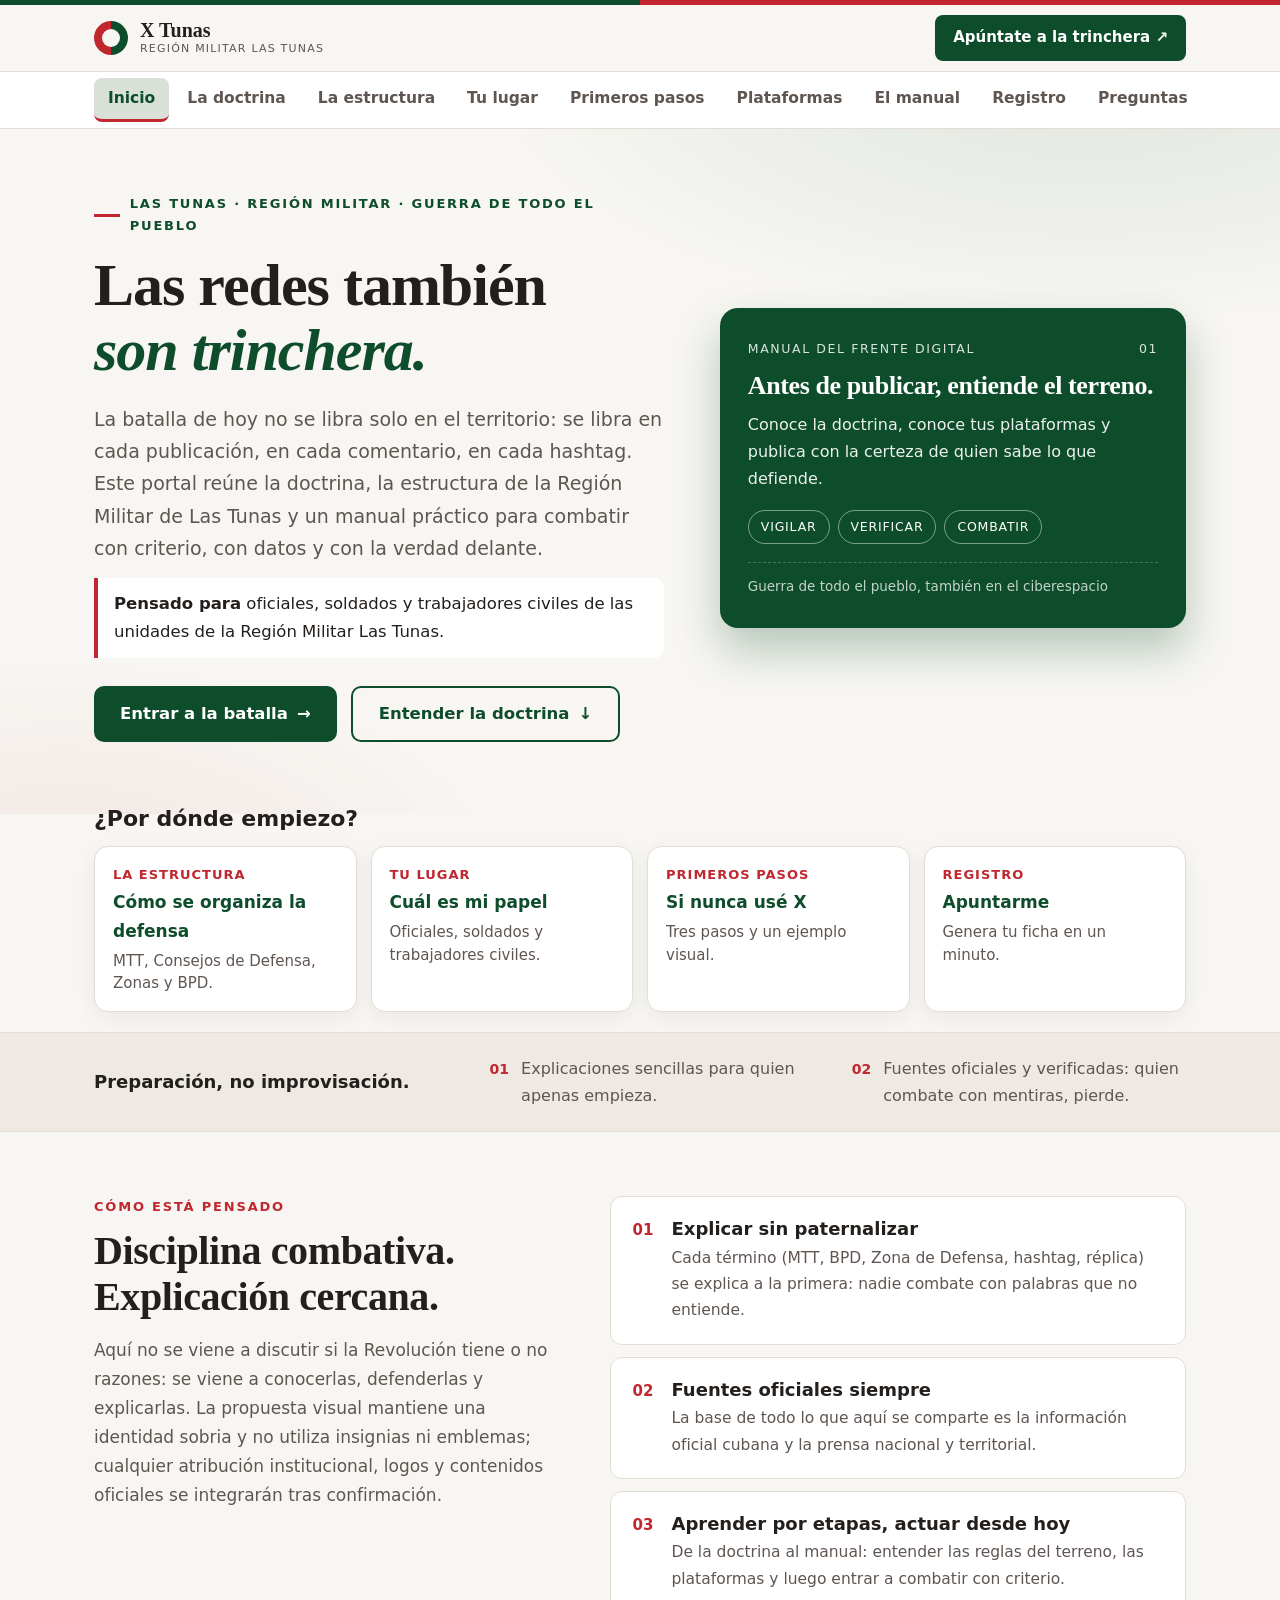
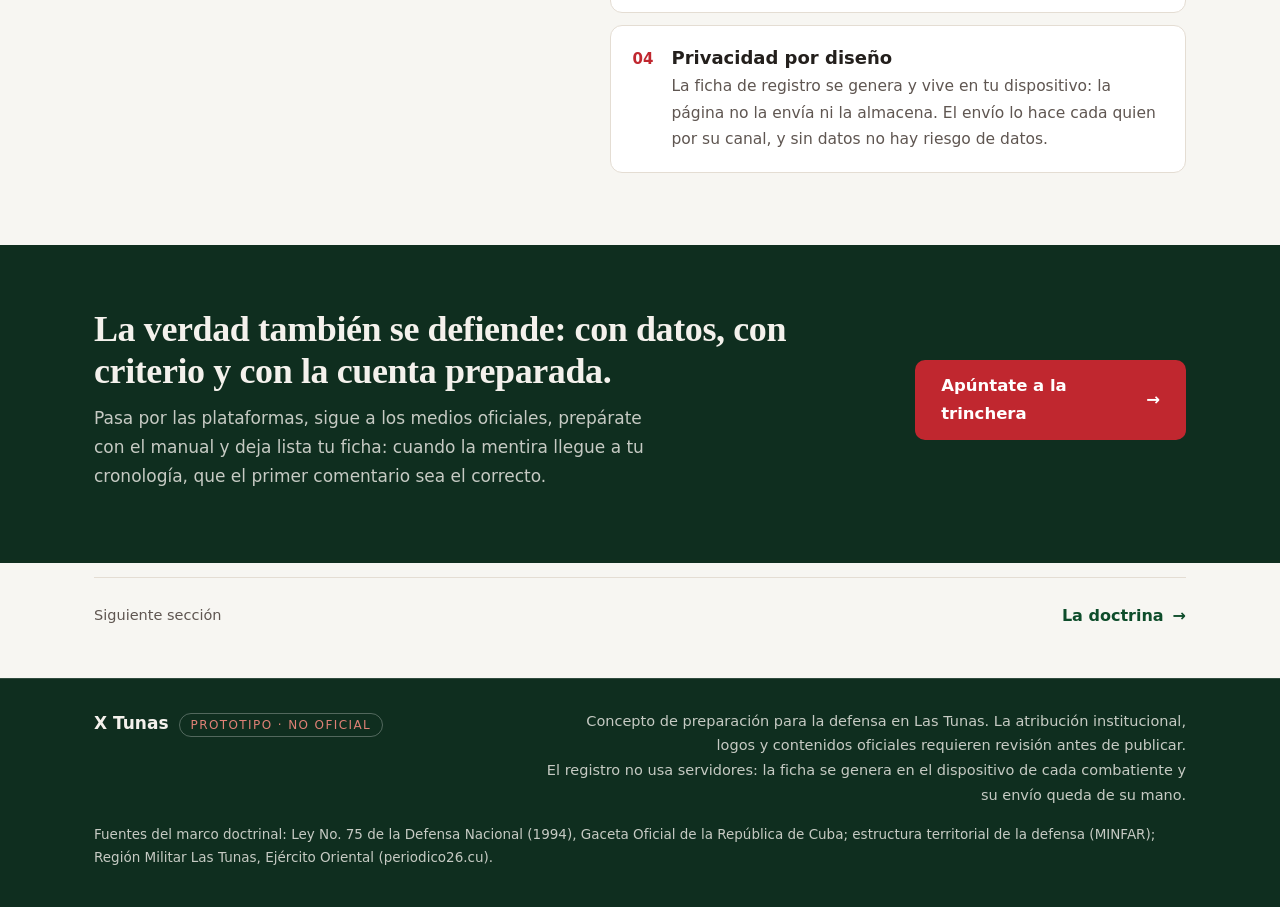
==== index.html @ e45377b0 "Ejemplo de publicación: versión mejorada de la misma consigna El 'Así sí' conserva la consigna del '" ====
<!doctype html>
<html lang="es">
<head>
  <meta charset="utf-8">
  <meta name="viewport" content="width=device-width, initial-scale=1">
  <meta name="theme-color" content="#f7f6f2">
  <meta name="description" content="Portal de la Región Militar Las Tunas para oficiales, soldados y trabajadores civiles: cómo se organiza la defensa (MTT, Consejos de Defensa, Zonas) y una guía práctica para participar en las redes con datos y criterio.">
  <title>X Tunas — Región Militar Las Tunas</title>
  <style>
    :root {
      color-scheme: light;
      /* Paleta original: base blanca, verde y rojo */
      --paper: #f7f6f2;
      --ink: #231f1c;
      --muted: #5f5651;
      --soft: #eee9e2;
      --line: #e4ddd3;
      --verde: #0e4d2b;
      --verde-osc: #0f2e1f;
      --panel-verde: #145034;
      --verde-suave: #d8e0d8;
      --rojo: #c0272f;
      --rojo-brill: #df8176;
      --rojo-suave: #f2e4e0;
      --card-ink: #f4f1ec;
      --card-muted: rgba(244, 241, 236, 0.80);
      --radius: 14px;
      --sombra: 0 6px 20px rgba(35, 31, 28, 0.06);
    }
    * { box-sizing: border-box; margin: 0; padding: 0; }
    html { scroll-behavior: smooth; scroll-padding-top: 130px; }
    body { font-family: system-ui, -apple-system, 'Segoe UI', Roboto, sans-serif; background: var(--paper); color: var(--ink); font-size: 18px; line-height: 1.7; }
    h1, h2, h3 { overflow-wrap: break-word; }
    h1, h2, .brand-name { font-family: Georgia, 'Times New Roman', serif; }
    a { color: inherit; }
    .wrap { width: 100%; max-width: 1140px; margin: 0 auto; padding: 0 24px; }
    :where(a, button, input, summary):focus-visible { outline: 3px solid var(--rojo); outline-offset: 3px; border-radius: 4px; }
    .salto { position: absolute; left: -999px; top: 8px; background: var(--verde); color: #fff; padding: 10px 16px; border-radius: 8px; z-index: 100; }
    .salto:focus { left: 8px; }
    .topline { height: 5px; background: linear-gradient(90deg, var(--verde) 0 50%, var(--rojo) 50% 100%); }

    /* ENCABEZADO Y NAVEGACIÓN */
    header { position: sticky; top: 0; z-index: 20; background: rgba(247, 246, 242, 0.97); border-bottom: 1px solid var(--line); }
    .nav { display: flex; align-items: center; justify-content: space-between; gap: 20px; height: 66px; }
    .brand { display: flex; align-items: center; gap: 12px; text-decoration: none; }
    .brand-mark { width: 34px; height: 34px; border-radius: 50%; background: conic-gradient(var(--verde) 0 50%, var(--rojo) 50% 100%); position: relative; flex: none; }
    .brand-mark::after { content: ''; position: absolute; inset: 8px; border-radius: 50%; background: var(--paper); }
    .brand-name { display: block; font-size: 20px; font-weight: 700; line-height: 1.15; }
    .brand-sub { display: block; font-size: 11px; color: var(--muted); letter-spacing: 1.2px; text-transform: uppercase; line-height: 1.3; }
    .nav-cta { font-size: 15px; text-decoration: none; background: var(--verde); color: #fff; padding: 10px 18px; border-radius: 8px; font-weight: 700; white-space: nowrap; }
    .nav-cta:hover { background: var(--verde-osc); }
    .menu { border-top: 1px solid var(--line); background: #fff; }

    /* BASE DE SECCIONES */
    section { padding: 84px 0; }
    .alt { background: #fff; border-block: 1px solid var(--line); }
    .kicker { font-size: 13px; letter-spacing: 1.8px; text-transform: uppercase; color: var(--rojo); font-weight: 700; margin-bottom: 10px; }
    h2 { font-size: clamp(28px, 3.6vw, 40px); line-height: 1.15; letter-spacing: -0.4px; max-width: 24em; }
    h3 { font-size: 20px; line-height: 1.3; }
    .lead { color: var(--muted); font-size: 19px; max-width: 46rem; margin-top: 16px; }
    .sec-head { margin-bottom: 40px; }

    .button { display: inline-flex; align-items: center; justify-content: center; gap: 9px; min-height: 50px; background: var(--verde); color: #fff; padding: 12px 26px; border-radius: 10px; text-decoration: none; font: inherit; font-size: 16.5px; font-weight: 700; border: 0; cursor: pointer; transition: transform .15s, box-shadow .15s; }
    .button:hover { transform: translateY(-2px); box-shadow: 0 10px 22px rgba(14, 77, 43, .25); }
    .button-secondary { display: inline-flex; align-items: center; justify-content: center; gap: 9px; min-height: 50px; padding: 12px 26px; border-radius: 10px; text-decoration: none; font: inherit; font-size: 16.5px; font-weight: 600; border: 2px solid var(--verde); color: var(--verde); background: transparent; }
    .button-secondary:hover { background: var(--verde); color: #fff; }

    /* INICIO */
    .hero { padding: 72px 0 64px; background: radial-gradient(1000px 440px at 85% -10%, rgba(14, 77, 43, .10), transparent 60%), radial-gradient(800px 400px at 5% 110%, rgba(192, 39, 47, .08), transparent 55%); }
    .hero-grid { display: grid; grid-template-columns: 1.1fr .9fr; gap: 56px; align-items: center; }
    .eyebrow { display: inline-flex; align-items: center; gap: 10px; font-size: 13px; letter-spacing: 1.8px; text-transform: uppercase; color: var(--verde); font-weight: 700; }
    .eyebrow::before { content: ''; width: 26px; height: 3px; background: var(--rojo); }
    h1 { font-size: clamp(38px, 5.4vw, 60px); line-height: 1.08; letter-spacing: -1px; margin: 16px 0 20px; }
    h1 em { font-style: italic; color: var(--verde); }
    .hero p.lead { margin-top: 0; }
    .hero-actions { display: flex; gap: 14px; flex-wrap: wrap; margin-top: 28px; }
    .hero-card { background: var(--verde); color: #fff; border-radius: 18px; padding: 30px 28px; box-shadow: 0 22px 44px rgba(14, 77, 43, .28); }
    .hero-card .hc-top { font-size: 12.5px; letter-spacing: 1.6px; text-transform: uppercase; opacity: .85; }
    .hero-card h2 { font-size: 26px; margin: 12px 0 10px; color: #fff; }
    .hero-card p { font-size: 16px; opacity: .92; }
    .hero-card .tags { display: flex; gap: 8px; flex-wrap: wrap; margin-top: 18px; }
    .tag { font-size: 12.5px; letter-spacing: .8px; text-transform: uppercase; border: 1px solid rgba(255, 255, 255, .45); padding: 5px 12px; border-radius: 999px; }

    .atajos { padding: 0 0 20px; margin-top: -8px; }
    .atajos h2 { font-size: 22px; font-family: system-ui, sans-serif; margin-bottom: 14px; letter-spacing: 0; }
    .atajos-grid { display: grid; grid-template-columns: repeat(4, 1fr); gap: 14px; }
    .atajo { display: flex; flex-direction: column; gap: 4px; background: #fff; border: 1px solid var(--line); border-radius: var(--radius); padding: 18px 18px 16px; text-decoration: none; box-shadow: var(--sombra); transition: transform .15s, border-color .15s; }
    .atajo:hover { transform: translateY(-3px); border-color: var(--verde); }
    .atajo b { font-size: 17px; color: var(--verde); }
    .atajo span { font-size: 15px; color: var(--muted); line-height: 1.5; }
    .atajo .num { font-size: 13px; color: var(--rojo); font-weight: 700; letter-spacing: 1px; }

    /* ESTRUCTURA: diagrama */
    .diagrama { display: grid; grid-template-columns: 1fr 1fr; gap: 40px; align-items: start; }
    .escalera { list-style: none; position: relative; display: grid; gap: 0; }
    .escalera li { position: relative; padding-left: 64px; padding-bottom: 22px; }
    .escalera li:last-child { padding-bottom: 0; }
    .escalera li::before { content: ''; position: absolute; left: 21px; top: 44px; bottom: 0; width: 3px; background: var(--verde-suave); }
    .escalera li:last-child::before { display: none; }
    .escalera .nivel { position: absolute; left: 0; top: 0; width: 44px; height: 44px; border-radius: 50%; background: var(--verde); color: #fff; display: grid; place-items: center; font-weight: 700; font-size: 17px; }
    .escalera li.cercano .nivel { background: var(--rojo); }
    .escalera h3 { font-size: 19px; }
    .escalera p { font-size: 16px; color: var(--muted); margin-top: 3px; }
    .escalera-eje { display: flex; justify-content: space-between; font-size: 13px; color: var(--muted); letter-spacing: 1px; text-transform: uppercase; margin-bottom: 16px; font-weight: 700; }
    .panel-verde { background: var(--panel-verde); color: var(--card-ink); border-radius: 18px; padding: 34px 32px; }
    .panel-verde h3 { font-size: 22px; margin-bottom: 8px; }
    .panel-verde > p { color: var(--card-muted); font-size: 16.5px; }
    .def-lista { display: grid; gap: 12px; margin-top: 20px; }
    .def { background: rgba(255, 255, 255, .07); border: 1px solid rgba(255, 255, 255, .13); border-radius: 12px; padding: 16px 18px; }
    .def h4 { font-size: 17px; color: #fff; }
    .def h4 small { color: var(--rojo-brill); font-size: 14px; font-weight: 700; margin-left: 6px; }
    .def p { font-size: 15.5px; color: var(--card-muted); margin-top: 4px; line-height: 1.6; }
    .nota { margin-top: 22px; font-size: 14.5px; color: var(--muted); }
    .nota a { color: var(--verde); }
    .base-legal { margin-top: 44px; display: grid; grid-template-columns: auto 1fr; gap: 24px; align-items: center; background: #fff; border: 1px solid var(--line); border-left: 5px solid var(--rojo); border-radius: var(--radius); padding: 24px 26px; }
    .base-legal .sello { font-family: Georgia, serif; font-size: 34px; font-weight: 700; color: var(--verde); line-height: 1; text-align: center; }
    .base-legal .sello small { display: block; font-family: system-ui, sans-serif; font-size: 12px; letter-spacing: 1px; text-transform: uppercase; color: var(--muted); margin-top: 6px; }
    .base-legal p { font-size: 16.5px; color: var(--muted); }
    .base-legal strong { color: var(--ink); }

    /* TU LUGAR */
    .roles { display: grid; grid-template-columns: repeat(3, 1fr); gap: 20px; }
    .rol { background: var(--paper); border: 1px solid var(--line); border-top: 5px solid var(--verde); border-radius: var(--radius); padding: 26px 24px; }
    .rol:nth-child(2) { border-top-color: var(--rojo); }
    .rol .icono { width: 48px; height: 48px; border-radius: 12px; background: var(--verde-suave); display: grid; place-items: center; margin-bottom: 14px; }
    .rol:nth-child(2) .icono { background: var(--rojo-suave); }
    .rol .icono svg { width: 26px; height: 26px; stroke: var(--verde); fill: none; stroke-width: 2; stroke-linecap: round; stroke-linejoin: round; }
    .rol:nth-child(2) .icono svg { stroke: var(--rojo); }
    .rol h3 { font-size: 22px; margin-bottom: 6px; }
    .rol > p { font-size: 16px; color: var(--muted); }
    .rol ul { margin: 14px 0 0 20px; font-size: 16px; color: var(--ink); }
    .rol li { margin-bottom: 8px; }
    .aviso { display: flex; gap: 14px; margin-top: 26px; background: var(--rojo-suave); border: 1px solid #e6c9c2; border-radius: var(--radius); padding: 18px 22px; font-size: 16px; }
    .aviso .ic { flex: none; width: 28px; height: 28px; border-radius: 50%; background: var(--rojo); color: #fff; display: grid; place-items: center; font-weight: 700; font-size: 16px; }

    /* EMPEZAR: pasos */
    .pasos { display: grid; gap: 18px; counter-reset: paso; }
    .paso { display: grid; grid-template-columns: 64px 1fr; gap: 20px; background: #fff; border: 1px solid var(--line); border-radius: var(--radius); padding: 24px 26px; box-shadow: var(--sombra); }
    .paso::before { counter-increment: paso; content: counter(paso); width: 52px; height: 52px; border-radius: 50%; background: var(--verde); color: #fff; font-family: Georgia, serif; font-size: 26px; font-weight: 700; display: grid; place-items: center; }
    .paso h3 { font-size: 21px; }
    .paso > div > p { color: var(--muted); font-size: 16.5px; margin-top: 4px; }
    .paso ol { margin: 12px 0 0 22px; font-size: 16.5px; }
    .paso li { margin-bottom: 7px; }
    .ejemplo-bloque { margin-top: 44px; }
    .ejemplo-bloque > h3 { font-size: 24px; font-family: Georgia, serif; }
    .ejemplo-bloque > p { color: var(--muted); font-size: 17px; margin-top: 6px; max-width: 46rem; }
    .comparar { display: grid; grid-template-columns: 1fr 1fr; gap: 22px; margin-top: 22px; }
    .caso .etiqueta { display: inline-flex; align-items: center; gap: 8px; font-size: 14px; font-weight: 700; padding: 6px 14px; border-radius: 999px; margin-bottom: 12px; }
    .caso.bien .etiqueta { background: #e4f3e8; color: #145034; }
    .caso.mal .etiqueta { background: var(--rojo-suave); color: #8d1f26; }
    .post { background: #fff; border: 1px solid #d9d3ca; border-radius: 16px; padding: 18px 20px; box-shadow: var(--sombra); }
    .post-cab { display: flex; align-items: center; gap: 12px; }
    .avatar { width: 44px; height: 44px; border-radius: 50%; background: var(--verde-suave); color: var(--verde); display: grid; place-items: center; font-weight: 700; flex: none; }
    .caso.mal .avatar { background: #ddd; color: #666; }
    .post-cab b { display: block; font-size: 16px; line-height: 1.2; }
    .post-cab span { font-size: 14px; color: var(--muted); }
    .post-texto { margin-top: 12px; font-size: 16.5px; line-height: 1.6; }
    .post-texto .hash { color: var(--verde); font-weight: 600; }
    .post-cita { margin-top: 12px; border: 1px solid var(--line); border-radius: 12px; padding: 10px 14px; font-size: 14.5px; color: var(--muted); background: var(--paper); }
    .post-cita b { color: var(--ink); }
    .post-pie { margin-top: 12px; display: flex; gap: 22px; font-size: 14px; color: var(--muted); }
    .caso ul { margin: 14px 0 0 20px; font-size: 15.5px; color: var(--muted); }
    .caso li { margin-bottom: 4px; }
    .ficticio { margin-top: 14px; font-size: 14px; color: var(--muted); font-style: italic; }

    /* FUENTES */
    .fuentes { display: grid; grid-template-columns: repeat(3, 1fr); gap: 18px; }
    .fuente { display: flex; flex-direction: column; gap: 6px; background: var(--paper); border: 1px solid var(--line); border-radius: var(--radius); padding: 22px; text-decoration: none; transition: transform .15s, border-color .15s; }
    .fuente:hover { transform: translateY(-3px); border-color: var(--verde); }
    .fuente.local { background: var(--verde-suave); border-color: rgba(14, 77, 43, .3); }
    .fuente .tipo { font-size: 12.5px; letter-spacing: 1.5px; text-transform: uppercase; color: var(--rojo); font-weight: 700; }
    .fuente h3 { font-size: 20px; }
    .fuente p { font-size: 15.5px; color: var(--muted); line-height: 1.6; }
    .fuente .ir { margin-top: auto; padding-top: 8px; font-weight: 700; color: var(--verde); font-size: 15.5px; }

    /* MANUAL */
    .reglas { display: grid; grid-template-columns: 1fr 1fr; gap: 14px; margin-top: 26px; }
    .regla { display: flex; gap: 16px; background: rgba(255, 255, 255, .07); border: 1px solid rgba(255, 255, 255, .13); border-radius: 12px; padding: 18px 20px; }
    .regla .n { color: var(--rojo-brill); font-weight: 700; font-size: 20px; font-family: Georgia, serif; flex: none; }
    .regla h3 { font-size: 18px; color: #fff; margin-bottom: 4px; }
    .regla p { font-size: 15.5px; color: var(--card-muted); line-height: 1.6; }
    .manual-pie { margin-top: 22px; font-size: 16px; color: var(--card-ink); border-top: 1px dashed rgba(255, 255, 255, .3); padding-top: 16px; }

    /* GLOSARIO */
    .glosario { display: grid; grid-template-columns: repeat(2, 1fr); gap: 12px 24px; margin-top: 8px; }
    .term { padding: 14px 0; border-bottom: 1px solid var(--line); }
    .term dt { font-weight: 700; color: var(--verde); font-size: 17px; }
    .term dd { font-size: 16px; color: var(--muted); margin-top: 2px; }

    /* REGISTRO */
    .registro-panel { background: #fff; border: 1px solid var(--line); border-radius: 18px; overflow: hidden; box-shadow: 0 14px 38px rgba(35, 31, 28, .07); }
    .registro-head { background: linear-gradient(135deg, var(--verde) 0%, var(--verde-osc) 100%); color: var(--card-ink); padding: 34px 40px; }
    .registro-head .kicker { color: #f3c9c2; }
    .registro-head p { color: var(--card-muted); font-size: 16.5px; margin-top: 10px; max-width: 46rem; }
    .registro-body { display: grid; grid-template-columns: minmax(0, 1fr) minmax(0, .85fr); gap: 40px; padding: 36px 40px 40px; align-items: start; }
    .campo { display: grid; gap: 7px; margin-bottom: 20px; }
    .campo label { font-size: 15px; font-weight: 700; color: var(--verde); }
    .campo .hint { font-size: 14.5px; color: var(--muted); line-height: 1.5; }
    .campo input { font: inherit; font-size: 17px; padding: 12px 14px; min-height: 50px; border-radius: 10px; border: 2px solid #cfc8bd; background: #fff; color: var(--ink); width: 100%; }
    .campo input:focus { outline: none; border-color: var(--verde); box-shadow: 0 0 0 4px rgba(14, 77, 43, .15); }
    .estado { margin: 0 0 22px; padding: 12px 16px; border-radius: 10px; background: var(--rojo-suave); color: #7d1c1c; font-size: 15px; font-weight: 600; }
    .acciones { display: flex; gap: 12px; flex-wrap: wrap; }
    .acciones .deshabilitado { opacity: .45; cursor: not-allowed; }
    .ficha-card { background: var(--verde-osc); border-radius: 14px; padding: 24px 26px; min-width: 0; }
    .ficha-card h3 { color: var(--card-ink); font-size: 15px; letter-spacing: 1.4px; text-transform: uppercase; }
    .ficha-card .sub { color: var(--card-muted); font-size: 14.5px; margin: 6px 0 14px; }
    .ficha-pre { margin: 0; background: rgba(7, 17, 12, .65); border: 1px solid rgba(216, 224, 216, .18); border-radius: 10px; padding: 16px 18px; color: #d9e4d9; font-family: 'Courier New', monospace; font-size: 14px; line-height: 1.7; white-space: pre-wrap; overflow-wrap: anywhere; }

    /* PREGUNTAS */
    .faq-list { display: grid; gap: 12px; max-width: 52rem; }
    .faq-list details { background: #fff; border: 1px solid var(--line); border-radius: 12px; padding: 4px 22px; }
    .faq-list summary { cursor: pointer; font-weight: 700; font-size: 17.5px; padding: 16px 0; min-height: 52px; }
    .faq-list details[open] summary { color: var(--verde); }
    .faq-list p { padding-bottom: 18px; color: var(--muted); font-size: 16.5px; }

    /* CIERRE Y PIE */
    .cierre { background: var(--verde-osc); color: var(--card-ink); padding: 60px 0; }
    .cierre-inner { display: flex; align-items: center; justify-content: space-between; gap: 32px; }
    .cierre h2 { font-size: clamp(26px, 3.2vw, 36px); color: var(--card-ink); }
    .cierre p { margin-top: 12px; color: var(--card-muted); font-size: 17px; max-width: 36rem; }
    .cierre .button { background: var(--rojo); }
    footer { background: var(--verde-osc); color: var(--card-muted); border-top: 1px solid rgba(255, 255, 255, .14); padding: 30px 0 38px; font-size: 14.5px; }
    .footer-inner { display: flex; justify-content: space-between; gap: 24px; }
    .footer-brand { color: var(--card-ink); font-size: 17px; font-weight: 700; }
    .status-label { font-size: 12px; letter-spacing: 1.4px; text-transform: uppercase; color: var(--rojo-brill); border: 1px solid rgba(255, 255, 255, .28); border-radius: 999px; padding: 4px 11px; margin-left: 10px; }
    .footer-meta { max-width: 40rem; text-align: right; line-height: 1.7; }
    .footer-fuentes { margin-top: 18px; font-size: 13.5px; }

    @media (max-width: 960px) {
      .hero-grid, .diagrama, .registro-body { grid-template-columns: 1fr; gap: 32px; }
      .atajos-grid { grid-template-columns: repeat(2, 1fr); }
      .roles, .fuentes { grid-template-columns: 1fr 1fr; }
      .reglas, .glosario, .comparar { grid-template-columns: 1fr; }
      .cierre-inner, .footer-inner { flex-direction: column; align-items: flex-start; }
      .footer-meta { text-align: left; }
    }
    @media (max-width: 660px) {
      .ilustracion { grid-template-columns: 1fr !important; }
      body { font-size: 17px; }
      .wrap { padding: 0 18px; }
      section { padding: 52px 0; }
      .nav { height: 58px; }
      .brand-sub { font-size: 9.5px; }
      .nav-cta { display: none; }
      .hero { padding: 40px 0 36px; }
      .lead { font-size: 17.5px; }
      .hero-actions > * { flex: 1 1 100%; }
      .atajos-grid, .roles, .fuentes { grid-template-columns: 1fr; }
      .paso { grid-template-columns: 1fr; gap: 12px; padding: 20px; }
      .base-legal { grid-template-columns: 1fr; }
      .panel-verde { padding: 26px 20px; }
      .registro-head { padding: 26px 22px; }
      .registro-body { padding: 24px 22px 28px; }
      .acciones > * { width: 100%; }
      .cierre { padding: 44px 0; }
    }
    @media (prefers-reduced-motion: reduce) {
      *, *::before, *::after { scroll-behavior: auto !important; transition-duration: .01ms !important; }
    }
  
    /* ── SECCIONES SEPARADAS (pestañas) ── */
    .tab-panel.oculto { display: none !important; }
    .tab-scroll { display: flex; gap: 4px; overflow-x: auto; scrollbar-width: thin; padding-block: 6px; }
    .tab { flex: none; display: inline-flex; align-items: center; min-height: 44px; padding: 0 14px; border-radius: 8px; text-decoration: none; font-size: 15.5px; font-weight: 600; color: var(--muted); border-bottom: 3px solid transparent; white-space: nowrap; }
    .tab:hover { color: var(--verde); background: var(--soft); }
    .tab.activo { color: var(--verde); background: var(--verde-suave); border-bottom-color: var(--rojo); }
    section.tab-panel { padding: 64px 0 72px; }
    .recorrido-inicio, .recorrido-fin { padding-top: 14px; }
    .recorrido-inicio[hidden], .recorrido-fin[hidden], .recorrido-fin a[hidden] { display: none; }
    .volver-seccion, .recorrido-fin a { min-height: 44px; display: inline-flex; align-items: center; gap: 9px; color: var(--verde); font: inherit; font-size: 16px; font-weight: 700; text-decoration: none; }
    .volver-seccion { border: 0; padding: 0 4px; background: transparent; cursor: pointer; }
    .recorrido-fin { margin-bottom: 40px; }
    .recorrido-fin-inner { border-top: 1px solid var(--line); padding-top: 16px; display: flex; justify-content: space-between; align-items: center; gap: 12px 20px; flex-wrap: wrap; }
    .recorrido-fin-label { color: var(--muted); font-size: 14.5px; }
    .recorrido-fin-links { display: flex; flex-wrap: wrap; gap: 8px 24px; }
    .recorrido-fin a:hover, .volver-seccion:hover { color: var(--rojo); }

    /* Inicio */
    .para-quien { margin: 14px 0 0; padding: 12px 16px; border-left: 4px solid var(--rojo); background: #fff; border-radius: 0 10px 10px 0; font-size: 16.5px; max-width: 46rem; }
    .hero-card .hc-top { display: flex; justify-content: space-between; }
    .hc-foot { margin-top: 18px; padding-top: 12px; border-top: 1px dashed rgba(255,255,255,.3); font-size: 13.5px; opacity: .75; }
    .intro-strip { border-block: 1px solid var(--line); background: var(--soft); }
    .strip-grid { display: grid; grid-template-columns: 1.1fr 1fr 1fr; gap: 28px; padding: 22px 24px; align-items: center; }
    .strip-lead { font-size: 18px; font-weight: 700; }
    .strip-item { display: flex; gap: 12px; align-items: baseline; color: var(--muted); font-size: 16px; }
    .strip-number { color: var(--rojo); font-weight: 700; font-size: 14px; }
    .principles { display: grid; grid-template-columns: .9fr 1.1fr; gap: 44px; }
    .principles-intro h2 { margin: 6px 0 16px; }
    .principles-intro p { color: var(--muted); font-size: 17px; }
    .principle-list { display: grid; gap: 12px; }
    .principle { display: flex; gap: 18px; align-items: baseline; background: #fff; border: 1px solid var(--line); border-radius: 12px; padding: 20px 22px; }
    .principle-index { color: var(--rojo); font-weight: 700; font-size: 15px; flex: none; }
    .principle h3 { font-size: 18px; margin-bottom: 4px; }
    .principle p { font-size: 15.5px; color: var(--muted); }
    .atajo .num { text-transform: uppercase; }

    /* Doctrina */
    .war-lead { color: var(--muted); font-size: 17.5px; max-width: 52rem; margin-bottom: 30px; }
    .war-grid { display: grid; grid-template-columns: repeat(3, 1fr); gap: 18px; }
    .war-card { background: #fff; border: 1px solid var(--line); border-radius: 12px; padding: 26px 24px; box-shadow: var(--sombra); }
    .war-card h3 { font-size: 21px; margin: 8px 0; }
    .war-card p { font-size: 16px; color: var(--muted); }
    .war-kicker { font-size: 13px; letter-spacing: 1.8px; text-transform: uppercase; color: var(--verde); font-weight: 700; }
    .war-quote { margin-top: 28px; border-left: 4px solid var(--rojo); padding: 8px 0 8px 22px; font-size: 18px; font-style: italic; }
    .war-quote cite { display: block; margin-top: 8px; font-size: 14.5px; color: var(--muted); font-style: normal; }
    .poster-panel { display: grid; grid-template-columns: 1.05fr .95fr; gap: 38px; align-items: center; margin-top: 44px; background: radial-gradient(120% 140% at 85% 0%, #143a26 0%, #0f2e1f 60%, #0b2418 100%); border-radius: 18px; padding: 44px; }
    .poster-copy h2 { color: var(--card-ink); margin-top: 12px; }
    .poster-copy p { color: var(--card-muted); font-size: 16.5px; margin-top: 14px; }
    .poster-copy .poster-note { font-size: 13.5px; color: rgba(244,241,236,.6); }
    .poster-tag { display: inline-flex; align-items: center; gap: 10px; font-size: 13px; letter-spacing: 1.8px; text-transform: uppercase; color: #f3c9c2; font-weight: 700; }
    .poster-tag::before { content: ""; width: 26px; height: 5px; border-radius: 3px; background: linear-gradient(90deg, var(--verde) 0 50%, var(--rojo) 50% 100%); }
    .poster-media { margin: 0; background: #07110c; border: 1px solid rgba(216,224,216,.16); border-radius: 14px; padding: 10px; }
    .poster-media img { display: block; width: 100%; height: auto; border-radius: 8px; }

    /* Estructura: esquema anidado */
    .anillos { margin-top: 22px; }
    .anillo { border: 2px solid rgba(255,255,255,.28); border-radius: 16px; padding: 12px 14px 14px; background: rgba(255,255,255,.05); }
    .anillo > span { display: block; font-size: 14.5px; font-weight: 700; letter-spacing: .4px; margin-bottom: 10px; color: #fff; }
    .anillo .anillo { margin-top: 2px; background: rgba(255,255,255,.07); }
    .anillo.a3 { border-color: var(--rojo-brill); }
    .anillo.a4 { background: var(--rojo); border-color: var(--rojo); text-align: center; padding: 14px; }
    .anillo.a4 > span { margin: 0; font-size: 16px; }
    .anillo.a4 small { font-weight: 400; font-size: 13.5px; opacity: .92; }
    .panel-verde.grande { padding: 44px 40px; }
    .panel-verde h2 { color: #fff; }
    .kicker.claro { color: #f3c9c2; }
    .lead.claro { color: var(--card-muted); }

    /* Pasos */
    .paso { grid-template-columns: 64px 1fr; }
    .pasos-details { margin-top: 12px; border-top: 1px dashed var(--line); padding-top: 4px; }
    .pasos-details summary { cursor: pointer; font-weight: 700; color: var(--verde); font-size: 16px; min-height: 44px; display: flex; align-items: center; }
    .pasos-details ol { margin: 6px 0 0 22px; }

    /* Plataformas / manual / registro / preguntas */
    .fuente .tipo { font-size: 12.5px; }
    .registro-head h2 { color: #fff; max-width: 24em; }
    .faq { }
    .glosario-bloque { margin-top: 60px; }
    .h2-menor { font-size: clamp(24px, 3vw, 32px); }
    .glosario { display: grid; grid-template-columns: repeat(2, 1fr); gap: 0 28px; margin-top: 10px; }
    .footer-sources { font-size: 13.5px; margin-top: 16px; }

    @media (max-width: 960px) {
      .war-grid { grid-template-columns: 1fr 1fr; }
      .poster-panel, .principles { grid-template-columns: 1fr; }
      .strip-grid { grid-template-columns: 1fr; gap: 10px; }
    }
    @media (max-width: 660px) {
      .war-grid { grid-template-columns: 1fr; }
      .poster-panel { padding: 26px 20px; gap: 20px; margin-top: 30px; }
      section.tab-panel { padding: 40px 0 48px; }
      .glosario { grid-template-columns: 1fr; }
      .panel-verde.grande { padding: 28px 20px; }
      .tab-scroll { padding-right: 18px; }
    }

    /* Aviso de suspensiones */
    .repetido { margin-top: 12px; display: inline-block; background: var(--rojo-suave); color: #8d1f26; border: 1px solid #e6c9c2; border-radius: 8px; padding: 5px 12px; font-size: 14px; font-weight: 700; }
    .baneo { margin-top: 38px; background: #fff; border: 1px solid var(--line); border-left: 5px solid var(--rojo); border-radius: var(--radius); padding: 28px 28px 24px; box-shadow: var(--sombra); }
    .baneo > h3 { font-family: Georgia, serif; font-size: 24px; }
    .baneo-intro { margin-top: 10px; font-size: 17px; color: var(--ink); max-width: 52rem; }
    .banderas { display: grid; grid-template-columns: 1fr 1fr; gap: 18px; margin-top: 20px; }
    .bandera { border-radius: 12px; padding: 18px 20px; }
    .bandera.roja { background: var(--rojo-suave); border: 1px solid #e6c9c2; }
    .bandera.verde { background: #e4f3e8; border: 1px solid #bcdcc6; }
    .bandera h4 { font-size: 16.5px; margin-bottom: 8px; }
    .bandera.roja h4 { color: #8d1f26; }
    .bandera.verde h4 { color: var(--panel-verde); }
    .bandera ul { margin-left: 20px; font-size: 16px; }
    .bandera li { margin-bottom: 7px; }
    .baneo-pie { margin-top: 20px; padding-top: 16px; border-top: 1px dashed var(--line); font-size: 16px; color: var(--muted); }
    .baneo-pie strong { color: var(--ink); }
    @media (max-width: 660px) { .banderas { grid-template-columns: 1fr; } .baneo { padding: 22px 18px; } }
  </style>
</head>
<body>
  <a class="salto" href="#contenido">Saltar al contenido</a>
  <div class="topline" aria-hidden="true"></div>

  <header>
    <div class="nav wrap">
      <a class="brand" href="#inicio-tab" aria-label="X Tunas, inicio">
        <span class="brand-mark" aria-hidden="true"></span>
        <span><span class="brand-name">X Tunas</span><span class="brand-sub">Región Militar Las Tunas</span></span>
      </a>
      <a class="nav-cta" href="#registro-tab">Apúntate a la trinchera <span aria-hidden="true">↗</span></a>
    </div>
    <nav class="menu" id="tabbar" aria-label="Secciones del portal">
      <div class="tab-scroll wrap">
        <a class="tab" href="#inicio-tab" data-tab="inicio">Inicio</a>
        <a class="tab" href="#guerra-tab" data-tab="guerra">La doctrina</a>
        <a class="tab" href="#estructura-tab" data-tab="estructura">La estructura</a>
        <a class="tab" href="#lugar-tab" data-tab="lugar">Tu lugar</a>
        <a class="tab" href="#pasos-tab" data-tab="pasos">Primeros pasos</a>
        <a class="tab" href="#plataformas-tab" data-tab="plataformas">Plataformas</a>
        <a class="tab" href="#manual-tab" data-tab="manual">El manual</a>
        <a class="tab" href="#registro-tab" data-tab="registro">Registro</a>
        <a class="tab" href="#preguntas-tab" data-tab="preguntas">Preguntas</a>
      </div>
    </nav>
  </header>

  <main id="contenido">
    <nav class="recorrido-inicio wrap" id="recorrido-inicio" aria-label="Regresar a la sección anterior" hidden>
      <button class="volver-seccion" id="volver-seccion" type="button"><span aria-hidden="true">←</span> <span id="volver-texto">Volver</span></button>
    </nav>

    <!-- ═════════ INICIO ═════════ -->
    <section class="hero tab-panel" id="inicio">
      <div class="hero-grid wrap">
        <div>
          <div class="eyebrow">Las Tunas · Región Militar · Guerra de todo el pueblo</div>
          <h1>Las redes también<br><em>son trinchera.</em></h1>
          <p class="lead">La batalla de hoy no se libra solo en el territorio: se libra en cada publicación, en cada comentario, en cada hashtag. Este portal reúne la doctrina, la estructura de la Región Militar de Las Tunas y un manual práctico para combatir con criterio, con datos y con la verdad delante.</p>
          <p class="para-quien"><strong>Pensado para</strong> oficiales, soldados y trabajadores civiles de las unidades de la Región Militar Las Tunas.</p>
          <div class="hero-actions">
            <a class="button" href="#plataformas-tab">Entrar a la batalla <span aria-hidden="true">→</span></a>
            <a class="button-secondary" href="#guerra-tab">Entender la doctrina <span aria-hidden="true">↓</span></a>
          </div>
        </div>
        <article class="hero-card">
          <div class="hc-top"><span>Manual del frente digital</span><span>01</span></div>
          <h2>Antes de publicar, entiende el terreno.</h2>
          <p>Conoce la doctrina, conoce tus plataformas y publica con la certeza de quien sabe lo que defiende.</p>
          <div class="tags"><span class="tag">Vigilar</span><span class="tag">Verificar</span><span class="tag">Combatir</span></div>
          <div class="hc-foot">Guerra de todo el pueblo, también en el ciberespacio</div>
        </article>
      </div>
    </section>

    <div class="atajos tab-panel" data-tras-registro aria-labelledby="atajos-t">
      <div class="wrap">
        <h2 id="atajos-t">¿Por dónde empiezo?</h2>
        <div class="atajos-grid">
          <a class="atajo" href="#estructura-tab"><span class="num">La estructura</span><b>Cómo se organiza la defensa</b><span>MTT, Consejos de Defensa, Zonas y BPD.</span></a>
          <a class="atajo" href="#lugar-tab"><span class="num">Tu lugar</span><b>Cuál es mi papel</b><span>Oficiales, soldados y trabajadores civiles.</span></a>
          <a class="atajo" href="#pasos-tab"><span class="num">Primeros pasos</span><b>Si nunca usé X</b><span>Tres pasos y un ejemplo visual.</span></a>
          <a class="atajo" href="#registro-tab"><span class="num">Registro</span><b>Apuntarme</b><span>Genera tu ficha en un minuto.</span></a>
        </div>
      </div>
    </div>

    <div class="intro-strip tab-panel" data-tras-registro aria-label="Principios del sitio">
      <div class="strip-grid wrap">
        <div class="strip-lead">Preparación, no improvisación.</div>
        <div class="strip-item"><span class="strip-number">01</span><span>Explicaciones sencillas para quien apenas empieza.</span></div>
        <div class="strip-item"><span class="strip-number">02</span><span>Fuentes oficiales y verificadas: quien combate con mentiras, pierde.</span></div>
      </div>
    </div>

    <section class="tab-panel" data-tras-registro>
      <div class="principles wrap">
        <div class="principles-intro">
          <div class="kicker">Cómo está pensado</div>
          <h2>Disciplina combativa. Explicación cercana.</h2>
          <p>Aquí no se viene a discutir si la Revolución tiene o no razones: se viene a conocerlas, defenderlas y explicarlas. La propuesta visual mantiene una identidad sobria y no utiliza insignias ni emblemas; cualquier atribución institucional, logos y contenidos oficiales se integrarán tras confirmación.</p>
        </div>
        <div class="principle-list">
          <div class="principle"><span class="principle-index">01</span><div><h3>Explicar sin paternalizar</h3><p>Cada término (MTT, BPD, Zona de Defensa, hashtag, réplica) se explica a la primera: nadie combate con palabras que no entiende.</p></div></div>
          <div class="principle"><span class="principle-index">02</span><div><h3>Fuentes oficiales siempre</h3><p>La base de todo lo que aquí se comparte es la información oficial cubana y la prensa nacional y territorial.</p></div></div>
          <div class="principle"><span class="principle-index">03</span><div><h3>Aprender por etapas, actuar desde hoy</h3><p>De la doctrina al manual: entender las reglas del terreno, las plataformas y luego entrar a combatir con criterio.</p></div></div>
          <div class="principle"><span class="principle-index">04</span><div><h3>Privacidad por diseño</h3><p>La ficha de registro se genera y vive en tu dispositivo: la página no la envía ni la almacena. El envío lo hace cada quien por su canal, y sin datos no hay riesgo de datos.</p></div></div>
        </div>
      </div>
    </section>

    <section class="cierre tab-panel" data-tras-registro>
      <div class="cierre-inner wrap">
        <div>
          <h2>La verdad también se defiende: con datos, con criterio y con la cuenta preparada.</h2>
          <p>Pasa por las plataformas, sigue a los medios oficiales, prepárate con el manual y deja lista tu ficha: cuando la mentira llegue a tu cronología, que el primer comentario sea el correcto.</p>
        </div>
        <a class="button" href="#registro-tab">Apúntate a la trinchera <span aria-hidden="true">→</span></a>
      </div>
    </section>

    <!-- ═════════ 01 LA DOCTRINA ═════════ -->
    <section class="tab-panel" id="guerra">
      <div class="wrap">
        <div class="sec-head">
          <div class="kicker">01 / La doctrina</div>
          <h2>La guerra de todo el pueblo también se libra con un teléfono en la mano.</h2>
          <p class="lead">En Cuba, la defensa no es tarea de unos pocos: es un derecho y un deber de todo el pueblo, organizado desde el territorio. El enemigo lo sabe, y por eso su ofensiva principal hoy es mediática y cultural: mentir, confundir y desmoralizar desde el mismo teléfono donde escuchas música.</p>
        </div>
        <p class="war-lead">Cuando el enemigo no logra vencer en el terreno, intenta vencer en la mente: fabrica tendencias, invierte el orden de los hechos, sataniza y espera que el cansancio haga el resto. Comprender el marco donde actuamos es el primer paso para responder sin caer en la trampa.</p>
        <div class="war-grid">
          <article class="war-card">
            <div class="war-kicker">El marco legal</div>
            <h3>Ley No. 75 de la Defensa Nacional (1994)</h3>
            <p>Organiza el sistema defensivo cubano de punta a punta: dirección, Regiones Militares, Zonas de Defensa y las estructuras territoriales. La defensa es asunto de todo el pueblo; ese principio no es poesía, es ley.</p>
          </article>
          <article class="war-card">
            <div class="war-kicker">La forma de actuar</div>
            <h3>Guerra de todo el pueblo</h3>
            <p>No se depende solo del ejército regular: cada provincia, municipio y zona organiza su propia defensa. Todo el mundo tiene un lugar; hoy, para muchos, ese lugar está también frente al teclado.</p>
          </article>
          <article class="war-card">
            <div class="war-kicker">El terreno actual</div>
            <h3>La guerra mediática y cultural</h3>
            <p>El enemigo principal no bombardea la isla: bombardea la conversación. Fabrica noticias, amplifica frustraciones reales y busca desánimo y confrontación. La respuesta no es el silencio, es el criterio.</p>
          </article>
        </div>
        <blockquote class="war-quote">
          «La defensa nacional se realiza mediante la guerra de todo el pueblo»: ese es el principio que la Ley No. 75 de 1994 declara y organiza — todo el pueblo, en todo el territorio, cada cual con su papel.
          <cite>Fuentes: Ley No. 75 de la Defensa Nacional (Gaceta Oficial) y materiales de preparación defensiva del MINFAR.</cite>
        </blockquote>
        <div class="poster-panel">
          <div class="poster-copy">
            <div class="poster-tag">Ilustración del frente</div>
            <h2>La defensa de la Patria también se libra en el ciberespacio.</h2>
            <p>Cada cuenta que publica la verdad es una trinchera más. El enemigo llegó primero a las redes con su maquinaria de mentira; la respuesta es llegar mejor: con doctrina, con disciplina y con datos verificados.</p>
            <p class="poster-note">Imagen de concepto elaborada para este prototipo, sin carácter oficial.</p>
          </div>
          <figure class="poster-media">
            <img src="img/ciberdefensa.jpg" width="1400" height="1400" alt="Ilustración conceptual del frente digital: soldados cubanos operando en un centro de ciberdefensa, con el mapa de Cuba y la bandera nacional." loading="lazy">
          </figure>
        </div>
      </div>
    </section>

    <!-- ═════════ 02 LA ESTRUCTURA ═════════ -->
    <section class="alt tab-panel" id="estructura">
      <div class="wrap">
        <div class="sec-head">
          <div class="kicker">02 / La estructura</div>
          <h2>De la Región Militar a tu barrio: así se organiza la defensa.</h2>
          <p class="lead">La Región Militar de Las Tunas integra la defensa de la provincia dentro del Ejército Oriental. Estas son las piezas del sistema territorial, de lo operativo a lo vecinal.</p>
        </div>

        <div class="diagrama">
          <div>
            <div class="escalera-eje"><span>Más amplio</span><span>Más cercano</span></div>
            <ol class="escalera">
              <li><span class="nivel">1</span><h3>Ejército Oriental</h3><p>Gran unidad militar de la zona oriental del país; la Región Militar de Las Tunas se integra a su área de responsabilidad.</p></li>
              <li><span class="nivel">2</span><h3>Regiones Militares</h3><p>Órganos de dirección de lo operativo en grandes porciones del territorio. Las Tunas la tiene propia y con historia: la defensa se prepara desde el territorio.</p></li>
              <li><span class="nivel">3</span><h3>Consejos de Defensa</h3><p>Dirigen en cada nivel: provinciales, municipales y de Zona. Unen dirección política, economía y defensa en el territorio que les toca.</p></li>
              <li class="cercano"><span class="nivel">4</span><h3>Zonas de Defensa</h3><p>El eslabón más cercano a la gente: cada sector de barrios y asentamientos tiene su Consejo, que organiza la respuesta en el lugar donde vivimos.</p></li>
              <li class="cercano"><span class="nivel">5</span><h3>MTT — Milicias de Tropas Territoriales</h3><p>Ciudadanos que se preparan y se organizan para integrar la defensa de su zona y su centro de trabajo: es la participación popular armada y organizada.</p></li>
              <li class="cercano"><span class="nivel">6</span><h3>BPD — Brigadas de Producción y Defensa</h3><p>Estructuras por centros de trabajo y zonas residenciales: producen y a la vez se preparan para la defensa del territorio donde están.</p></li>
            </ol>
          </div>

          <aside class="panel-verde" aria-label="Esquema de la estructura">
            <h3>El esquema, de un vistazo</h3>
            <p>Cada nivel está dentro del anterior: lo grande protege lo cercano, y lo cercano sostiene a lo grande.</p>
            <div class="anillos" role="img" aria-label="Esquema anidado: Región Militar Las Tunas contiene al Consejo de Defensa, que contiene a la Zona de Defensa, que contiene a las MTT y BPD de tu centro de trabajo.">
              <div class="anillo a1"><span>Región Militar Las Tunas</span>
                <div class="anillo a2"><span>Consejo de Defensa</span>
                  <div class="anillo a3"><span>Zona de Defensa</span>
                    <div class="anillo a4"><span>MTT · BPD<br><small>tu centro de trabajo</small></span></div>
                  </div>
                </div>
              </div>
            </div>
          </aside>
        </div>

        <p class="nota">Nota: descripción orientativa a partir de fuentes oficiales y de prensa; la instrucción real de cada estructura se realiza por sus canales y la Dirección de la Defensa del MINFAR. <a href="https://www.minfar.gob.cu" target="_blank" rel="noopener noreferrer">minfar.gob.cu</a></p>
      </div>
    </section>

    <!-- ═════════ 03 TU LUGAR ═════════ -->
    <section class="tab-panel" id="lugar">
      <div class="wrap">
        <div class="sec-head">
          <div class="kicker">03 / Tu lugar</div>
          <h2>Cada quien aporta desde donde está.</h2>
          <p class="lead">En una unidad hay oficiales, soldados y trabajadores civiles. Todos son parte de la defensa y todos pueden aportar, cada uno a su manera.</p>
        </div>

        <div class="roles">
          <article class="rol">
            <div class="icono" aria-hidden="true"><svg viewBox="0 0 24 24"><path d="M12 3l2.6 5.3 5.9.9-4.3 4.1 1 5.8L12 16.3 6.8 19.1l1-5.8L3.5 9.2l5.9-.9z"/></svg></div>
            <h3>Oficiales</h3>
            <p>Orientan y dan el ejemplo.</p>
            <ul>
              <li>Explican a su colectivo qué es cada estructura y para qué sirve.</li>
              <li>Indican las fuentes oficiales y enseñan a verificar antes de compartir.</li>
              <li>Cuidan que la participación en redes respete las normas de la unidad.</li>
            </ul>
          </article>
          <article class="rol">
            <div class="icono" aria-hidden="true"><svg viewBox="0 0 24 24"><path d="M12 3l7 3v5c0 4.5-3 8-7 10-4-2-7-5.5-7-10V6z"/><path d="M9 12l2 2 4-4"/></svg></div>
            <h3>Soldados</h3>
            <p>Aprenden, practican y difunden con disciplina.</p>
            <ul>
              <li>Conocen su estructura y el papel de su unidad en la defensa del territorio.</li>
              <li>Siguen a los medios oficiales y comparten solo datos confirmados.</li>
              <li>Cuidan su cuenta y no publican nada sobre la unidad que no esté autorizado.</li>
            </ul>
          </article>
          <article class="rol">
            <div class="icono" aria-hidden="true"><svg viewBox="0 0 24 24"><circle cx="9" cy="8" r="3.2"/><path d="M3 20c0-3.3 2.7-6 6-6s6 2.7 6 6"/><path d="M16 5.5a3 3 0 010 5.6M18 14.5c1.9.8 3 2.7 3 5.5"/></svg></div>
            <h3>Trabajadores civiles</h3>
            <p>Son parte de la BPD y de la defensa de su centro.</p>
            <ul>
              <li>Conocen el Consejo de Defensa y la Zona de su centro de trabajo y de su barrio.</li>
              <li>Participan en la conversación con respeto y con información verificada.</li>
              <li>Ayudan a su familia y vecinos a distinguir lo oficial del rumor.</li>
            </ul>
          </article>
        </div>

        <div class="aviso" role="note">
          <span class="ic" aria-hidden="true">!</span>
          <p><strong>Importante:</strong> el uso de teléfonos y redes dentro de la unidad lo regula cada mando. Sigue siempre las indicaciones de tu jefe y nunca publiques información sobre posiciones, horarios, personal o actividades internas de la unidad.</p>
        </div>
      </div>
    </section>

    <!-- ═════════ 04 PRIMEROS PASOS ═════════ -->
    <section class="alt tab-panel" id="pasos">
      <div class="wrap">
        <div class="sec-head">
          <div class="kicker">04 / Primeros pasos</div>
          <h2>Un ciudadano sin cuenta no puede combatir: crea la tuya hoy.</h2>
          <p class="lead">Muchos quieren defender y no saben por dónde empezar. Aquí está el camino completo, en tres pasos y en lenguaje de gente corriente.</p>
        </div>
        <div class="pasos">
          <article class="paso">
            <div>
              <div class="war-kicker">Paso 1</div>
              <h3>Crea tu cuenta en X</h3>
              <p>Diez minutos y la tienes andando. Hazlo una sola vez y hazlo bien, con seguridad desde el inicio.</p>
              <details class="pasos-details">
                <summary>Ver los pasos</summary>
                <ol>
                  <li>Instala la app oficial desde Google Play o App Store (o entra en x.com desde el navegador) y toca «Crear cuenta».</li>
                  <li>Regístrate con un correo nuevo o propio; elige un nombre de usuario serio y reconocible.</li>
                  <li>Contraseña única, que no uses en ningún otro servicio, y guárdala tú solo. Ningún compañero te pedirá tu contraseña: quien lo haga, no es compañero.</li>
                </ol>
              </details>
            </div>
          </article>
          <article class="paso">
            <div>
              <div class="war-kicker">Paso 2</div>
              <h3>Sigue a los medios oficiales</h3>
              <p>Tu cronología (la lista de publicaciones que ves) es tu primera línea de vigilancia: llenarla con fuentes veraces, no con rumores.</p>
              <details class="pasos-details">
                <summary>Ver los pasos</summary>
                <ol>
                  <li>Busca en X cada medio oficial por su nombre: @Granma_Digital y @JuventudRebelde son ejemplos verificados; los demás, búscalos y comprueba el sello y el nombre exacto antes de seguirlos.</li>
                  <li>Sigue también los medios del territorio, como Periódico 26, y las cuentas de la provincia que tu zona te indique.</li>
                  <li>Activa las notificaciones de los medios principales: al oficial se le replica temprano, para que el dato propio llegue antes que el rumor.</li>
                </ol>
              </details>
            </div>
          </article>
          <article class="paso">
            <div>
              <div class="war-kicker">Paso 3</div>
              <h3>Haz tu primera intervención</h3>
              <p>Con la cuenta lista y las fuentes seguidas, ya puedes entrar en la conversación con ventaja.</p>
              <details class="pasos-details">
                <summary>Ver los pasos</summary>
                <ol>
                  <li>Busca el hashtag de la jornada o tema del día; fíjate qué están publicando los medios oficiales sobre él.</li>
                  <li>Toma el dato directamente del medio oficial y escribe tu comentario con tus palabras: claro, firme y sin insultos.</li>
                  <li>Repostea la publicación oficial y responde a quien difunda mentiras con el enlace del medio original. Esa es la estructura de una intervención limpia.</li>
                </ol>
              </details>
            </div>
          </article>
        </div>

        <div class="ejemplo-bloque">
          <h3>Ejemplo visual: una publicación que suma</h3>
          <p>Las dos publicaciones usan la misma consigna. La diferencia está en cómo se acompaña: una suma y se nota que es una persona real; la otra parece un robot. Las consignas son importantes, pero valen más cuando llevan un dato detrás.</p>
          <div class="comparar">
            <div class="caso bien">
              <span class="etiqueta">✓ Así sí</span>
              <div class="post">
                <div class="post-cab"><span class="avatar" aria-hidden="true">MR</span><div><b>María R. · Las Tunas</b><span>@maria_tunas</span></div></div>
                <p class="post-texto">¡Viva la defensa de la Patria! Entender cómo se organiza la defensa de mi zona me hizo ver que la BPD de mi centro de trabajo también es parte de ella: todo el pueblo tiene un lugar. Aquí lo explica el material oficial. ¡Venceremos! <span class="hash">#LasTunas #GuerraDeTodoElPueblo</span></p>
                <div class="post-cita"><b>Medio oficial</b> · Material sobre la estructura de la defensa territorial</div>
                <div class="post-pie"><span>Responder</span><span>Repostear</span><span>Guardar</span></div>
              </div>
              <ul>
                <li><strong>Mantiene la consigna</strong> y la respalda con una idea propia.</li>
                <li>Enlaza una fuente oficial que se puede comprobar.</li>
                <li>Dos hashtags, ambos relacionados con el tema.</li>
                <li>Nombre real, sin insultos y a ritmo humano.</li>
              </ul>
            </div>
            <div class="caso mal">
              <span class="etiqueta">✗ Así no</span>
              <div class="post">
                <div class="post-cab"><span class="avatar" aria-hidden="true">?</span><div><b>usuario8841</b><span>@usuario8841</span></div></div>
                <p class="post-texto">¡¡VIVA LA DEFENSA DE LA PATRIA!! ¡¡VENCEREMOS!! Los que dudan son unos traidores!!! <span class="hash">#LasTunas #Cuba #MTT #BPD #Patria #Defensa #Granma #Revolución</span> @cuenta1 @cuenta2 @cuenta3</p>
                <div class="repetido">⚠ Mismo texto publicado 40 veces en una hora</div>
                <div class="post-pie"><span>Responder</span><span>Repostear</span><span>Guardar</span></div>
              </div>
              <ul>
                <li>La consigna sola, sin dato ni fuente, repetida en masa.</li>
                <li>Muchos hashtags y menciones para «llenar».</li>
                <li>Insulta a quien duda en vez de convencerlo.</li>
                <li>Cuenta anónima y a un ritmo imposible para una persona.</li>
              </ul>
            </div>
          </div>
          <p class="ficticio">Ejemplo ilustrativo con cuentas y texto inventados; no representa a ninguna persona real.</p>

          <div class="baneo" role="note">
            <h3>¿Por qué X puede suspender una cuenta?</h3>
            <p class="baneo-intro"><strong>Hablar de política o de la defensa no es motivo de suspensión.</strong> Lo que X vigila es el <em>comportamiento</em>: sus reglas de «manipulación de plataforma y spam» buscan cuentas que parezcan automáticas (bots) o actividad coordinada para inflar un tema. Una cuenta real puede caer por actuar como si fuera un bot.</p>
            <div class="banderas">
              <div class="bandera roja">
                <h4>Lo que activa las alarmas</h4>
                <ul>
                  <li>Publicar o responder <strong>el mismo texto</strong> muchas veces, o que muchas cuentas publiquen el mismo mensaje.</li>
                  <li>Seguir, repostear o dar «me gusta» <strong>a gran velocidad</strong> o en masa.</li>
                  <li>Llenar las publicaciones de hashtags o menciones que no vienen al caso.</li>
                  <li>Usar programas o apps para publicar automáticamente.</li>
                  <li>Manejar varias cuentas para aparentar más apoyo.</li>
                  <li>Insultar, acosar o hacerse pasar por otra persona.</li>
                </ul>
              </div>
              <div class="bandera verde">
                <h4>Lo que te protege</h4>
                <ul>
                  <li>Escribir <strong>con tus palabras</strong>, aunque el dato venga de un medio oficial.</li>
                  <li>Una sola cuenta, con tu nombre real.</li>
                  <li>Un ritmo de persona: pocas publicaciones al día, no cientos en minutos.</li>
                  <li>Compartir con moderación y aportar algo en cada comentario.</li>
                  <li>No copiar y pegar mensajes que te manden «para publicar».</li>
                </ul>
              </div>
            </div>
            <p class="baneo-pie"><strong>Si te suspenden:</strong> X puede equivocarse, porque sus sistemas son automáticos. Pide la revisión desde el aviso de la propia cuenta y no abras otra para saltarte la suspensión: eso también rompe las reglas y empeora el caso. Las reglas cambian, así que revisa de vez en cuando las Reglas de X en su Centro de ayuda.</p>
          </div>
        </div>
        </div>
      </div>
    </section>

    <!-- ═════════ 05 PLATAFORMAS ═════════ -->
    <section class="tab-panel" id="plataformas">
      <div class="wrap">
        <div class="sec-head">
          <div class="kicker">05 / Plataformas de la batalla</div>
          <h2>Un mismo mensaje, cinco trincheras.</h2>
          <p class="lead">El contenido oficial cubano se publica primero en sus medios, y desde ahí se replica. Estas son las puertas de entrada del cibercombatiente: entra, verifica y comunica.</p>
        </div>
        <p class="war-lead">El cibercombatiente no improvisa fuentes: la base es la información oficial. Cada trinchera tiene su trabajo: en X, el repost para arrancar la noticia del momento y la respuesta para refutar; en Facebook y YouTube, el debate más pausado y el material para estudiar; en la web y los periódicos, el dato que se verifica antes de salir a combatir.</p>
        <div class="fuentes">
          <a class="fuente local" href="https://periodico26.cu" target="_blank" rel="noopener noreferrer">
            <span class="tipo">Nuestro territorio</span>
            <h3>Periódico 26 (Las Tunas)</h3>
            <p>La voz periodística de Las Tunas: cobertura local, cultura y defensa, con presencia activa en X.</p>
            <span class="ir">periodico26.cu →</span>
          </a>
          <a class="fuente" href="https://x.com" target="_blank" rel="noopener noreferrer">
            <span class="tipo">Trinchera principal</span>
            <h3>X (antes Twitter)</h3>
            <p>Donde se gana o se pierde la conversación: hashtags, réplica en tiempo real, debate directo con quien miente.</p>
            <span class="ir">x.com →</span>
          </a>
          <a class="fuente" href="https://www.facebook.com" target="_blank" rel="noopener noreferrer">
            <span class="tipo">Trinchera comunitaria</span>
            <h3>Facebook</h3>
            <p>Grupos, páginas de barrio, avisos y comentarios: el terreno donde más gente cubana conversa a diario.</p>
            <span class="ir">facebook.com →</span>
          </a>
          <a class="fuente" href="https://www.youtube.com" target="_blank" rel="noopener noreferrer">
            <span class="tipo">Trinchera testimonial</span>
            <h3>YouTube</h3>
            <p>Documentos, transmisiones y la palabra directa de las instituciones: material para estudiar y compartir.</p>
            <span class="ir">youtube.com →</span>
          </a>
          <a class="fuente" href="https://www.cubadebate.cu" target="_blank" rel="noopener noreferrer">
            <span class="tipo">Fuente base</span>
            <h3>Cubadebate</h3>
            <p>Contraincendio de la guerra mediática cubana: análisis, desmentidos y el otro lado de cada noticia.</p>
            <span class="ir">cubadebate.cu →</span>
          </a>
          <a class="fuente" href="https://www.granma.cu" target="_blank" rel="noopener noreferrer">
            <span class="tipo">Órgano oficial</span>
            <h3>Granma</h3>
            <p>Diario del Comité Central del Partido: información y líneas editoriales del país, con versión digital y cuenta en X.</p>
            <span class="ir">granma.cu →</span>
          </a>
        </div>
        <p class="nota">Las cuentas oficiales cubanas en redes se consolidaron con fuerza desde 2023 y muchas están señalizadas como afiliadas por la propia plataforma; confírmalas buscando el sello de verificación y el nombre oficial del medio antes de seguir o compartir.</p>
      </div>
    </section>

    <!-- ═════════ 06 EL MANUAL ═════════ -->
    <section class="alt tab-panel" id="manual">
      <div class="wrap">
        <div class="panel-verde grande">
          <div class="kicker claro">06 / Manual del cibercombatiente</div>
          <h2>No basta con indignarse: hay que saber combatir.</h2>
          <p class="lead claro">Un militante preparado no es el que grita más fuerte, sino el que convence. Estas son las reglas básicas del frente digital, con la disciplina de quien lleva años en X.</p>
          <div class="reglas">
            <div class="regla"><span class="n">1</span><div><h3>Vigila las tendencias</h3><p>Revisa diariamente los hashtags de Cuba y Las Tunas; el enemigo fabrica temas. Detectar la mentira temprano es media batalla ganada.</p></div></div>
            <div class="regla"><span class="n">2</span><div><h3>Verifica antes de compartir</h3><p>Comparar con fuentes oficiales (Granma, Cubadebate, radios territoriales) es parte de la disciplina. Combatir con mentiras propias es regalarle terreno al enemigo.</p></div></div>
            <div class="regla"><span class="n">3</span><div><h3>Publica con datos, no con gritos</h3><p>Números, nombres, fechas y contexto: el mensaje que cambia de opinión es el que informa, no el que insulta. Cada dato verificable vale más que diez insultos.</p></div></div>
            <div class="regla"><span class="n">4</span><div><h3>Acompaña, no abandones</h3><p>Comenta y empuja las publicaciones de los medios oficiales y los compañeros de zona: replicar es tan importante como publicar. Nadie combate solo.</p></div></div>
            <div class="regla"><span class="n">5</span><div><h3>Denuncia, no te rindas</h3><p>Las cuentas falsas, la censura selectiva y el hostigamiento se denuncian a la plataforma y se documentan: captura, fecha y enlace.</p></div></div>
            <div class="regla"><span class="n">6</span><div><h3>Cuida tu cuenta como tu arma</h3><p>Contraseñas únicas, sin códigos compartidos y sin datos personales expuestos: una cuenta comprometida es un frente perdido.</p></div></div>
          </div>
          <p class="manual-pie">Disciplina básica: si no tienes el dato confirmado, no publiques el dato. En el frente digital, la prisa es la herramienta del enemigo.</p>
        </div>
      </div>
    </section>

    <!-- ═════════ 07 REGISTRO ═════════ -->
    <section class="tab-panel" id="registro">
      <div class="wrap">
        <div class="registro-panel">
          <div class="registro-head">
            <div class="kicker">07 / Registro de trincheras</div>
            <h2>Apúntate: tu cuenta de X es la ficha de tu trinchera.</h2>
            <p>Escribe tu nombre, apellido y usuario de X y, si quieres, tu teléfono. La página genera tu ficha de registro al instante.</p>
            <p>Si se oficializa el sitio, la ficha estará destinada a la Sección Política de la Región Militar Las Tunas para contabilizar tu participación como cibercombatiente. Por ahora no se envía automáticamente: debes copiarla o compartirla por WhatsApp con el contacto que corresponda.</p>
          </div>
          <div class="registro-body">
            <div>
              <p class="estado" id="estado-servidor" role="status" aria-live="polite">No conectado al servidor. La recepción aún no está configurada.</p>
              <div class="campo">
                <label for="reg-nombre">Nombre</label>
                <input type="text" id="reg-nombre" maxlength="80" autocomplete="given-name" required>
              </div>
              <div class="campo">
                <label for="reg-apellido">Apellido</label>
                <input type="text" id="reg-apellido" maxlength="80" autocomplete="family-name" required>
              </div>
              <div class="campo">
                <label for="reg-usuario">Usuario de X</label>
                <input type="text" id="reg-usuario" autocomplete="off" spellcheck="false" placeholder="p. ej. tunero_combate">
                <span class="hint">Con o sin @; el nombre serio y reconocible que creaste en el Paso 1 de «Primeros pasos».</span>
              </div>
              <div class="campo">
                <label for="reg-telefono">Número de teléfono (opcional)</label>
                <input type="tel" id="reg-telefono" autocomplete="off" inputmode="tel" placeholder="p. ej. +53 5 1234567">
                <span class="hint">Si tienes teléfono, es recomendable que lo pongas: es necesario para contactarte y así no te pierdas ninguna actividad posible.</span>
              </div>
              <div class="acciones">
                <button class="button" type="button" id="btn-copiar">Generar ficha y copiar</button>
                <a class="button-secondary deshabilitado" id="btn-whatsapp" href="#" target="_blank" rel="noopener noreferrer">Enviar por WhatsApp <span aria-hidden="true">→</span></a>
              </div>
            </div>
            <aside class="ficha-card" aria-live="polite">
              <h3>Previsualización de la ficha</h3>
              <p class="sub">Se llena sola mientras escribes.</p>
              <pre class="ficha-pre" id="ficha-pre">—</pre>
            </aside>
          </div>
        </div>
      </div>
    </section>

    <!-- ═════════ 08 PREGUNTAS Y GLOSARIO ═════════ -->
    <section class="faq tab-panel" id="preguntas">
      <div class="wrap">
        <div class="sec-head">
          <div class="kicker">08 / Dudas comunes</div>
          <h2>Algunas respuestas para empezar.</h2>
        </div>
        <div class="faq-list">
          <details><summary>¿Necesito experiencia para empezar?</summary><p>No. Los tres pasos de la pestaña «Primeros pasos» explican todo desde cero: cómo crear la cuenta, cómo llenarla de fuentes veraces y cómo publicar tu primera intervención. La instrucción es parte del deber, no un privilegio.</p></details>
          <details><summary>¿Este espacio me pide contraseñas o datos?</summary><p>No. La ficha de registro solo vive en tu teléfono o computadora: nadie la recibe por internet. Las contraseñas y los códigos de verificación de tu cuenta, jamás: no los des a nadie, ni aunque se presente como compañero.</p></details>
          <details><summary>¿Puedo usar esto estando en la unidad?</summary><p>Depende de las normas de tu unidad sobre el uso de teléfonos y redes. Consulta siempre con tu jefe y respeta sus indicaciones. Esta guía también sirve para repasarla en tu tiempo personal.</p></details>
          <details><summary>¿Pueden suspenderme la cuenta por publicar sobre la defensa?</summary><p>No por el tema, sino por el comportamiento. X suspende cuentas que parecen robots o que actúan de forma coordinada: el mismo texto repetido, publicaciones en masa, muchos hashtags o varias cuentas de una misma persona. Escribe con tus palabras, usa una sola cuenta y publica a ritmo humano. Mira el ejemplo en «Primeros pasos».</p></details>
          <details><summary>¿Quién publica este sitio?</summary><p>La atribución institucional, los logos y los contactos oficiales se integrarán tras su confirmación. Esta página es un prototipo conceptual en preparación.</p></details>
          <details><summary>¿Dónde descargo las aplicaciones?</summary><p>X, Facebook y YouTube desde la tienda oficial de tu teléfono (Google Play o App Store). Verifica el nombre del desarrollador antes de instalar; evita archivos de procedencia desconocida.</p></details>
          <details><summary>¿Y si la señal falla?</summary><p>Datos móviles y ETECSA tienen sus límites: prepara el contenido con antelación, apóyate en los datos oficiales ya descargados y coordina con la unidad de tu zona. La batalla no se gana con un solo intento.</p></details>
        </div>

        <div class="glosario-bloque">
          <div class="kicker">Glosario</div>
          <h2 class="h2-menor">Palabras que vas a ver.</h2>
          <dl class="glosario">
            <div class="term"><dt>MTT</dt><dd>Milicias de Tropas Territoriales: ciudadanos organizados para la defensa de su zona y su centro de trabajo.</dd></div>
            <div class="term"><dt>BPD</dt><dd>Brigadas de Producción y Defensa: producen y se preparan para defender el territorio donde están.</dd></div>
            <div class="term"><dt>Consejo de Defensa</dt><dd>Órgano que dirige la defensa en su nivel (provincia, municipio o Zona).</dd></div>
            <div class="term"><dt>Zona de Defensa</dt><dd>El sector de barrios y asentamientos más cercano a la gente, con su propio Consejo.</dd></div>
            <div class="term"><dt>Cronología</dt><dd>La lista de publicaciones que ves al abrir X, de las cuentas que sigues.</dd></div>
            <div class="term"><dt>Hashtag (#)</dt><dd>Palabra con # delante que agrupa las publicaciones de un mismo tema, como #LasTunas.</dd></div>
            <div class="term"><dt>Repost</dt><dd>Mostrar a tus seguidores la publicación de otra cuenta, sin cambiarla.</dd></div>
            <div class="term"><dt>Réplica</dt><dd>Comentario que escribes debajo de una publicación para aportar un dato o aclarar algo.</dd></div>
            <div class="term"><dt>Cuenta verificada</dt><dd>Cuenta con sello de la plataforma que indica que pertenece a quien dice ser.</dd></div>
            <div class="term"><dt>Bot</dt><dd>Cuenta o programa que publica de forma automática. X lo vigila y suele suspender las cuentas que actúan como uno.</dd></div>
            <div class="term"><dt>Suspensión</dt><dd>Bloqueo de una cuenta por romper las reglas de X. Se puede pedir una revisión desde el aviso de la cuenta.</dd></div>
            <div class="term"><dt>Rumor</dt><dd>Información sin fuente confirmada que se repite hasta parecer cierta.</dd></div>
          </dl>
        </div>
      </div>
    </section>

    <nav class="recorrido-fin wrap" id="recorrido-fin" aria-label="Continuar el recorrido" hidden>
      <div class="recorrido-fin-inner">
        <span class="recorrido-fin-label" id="recorrido-etiqueta">Continúa explorando</span>
        <div class="recorrido-fin-links">
          <a id="seccion-siguiente" href="#guerra-tab">La doctrina <span aria-hidden="true">→</span></a>
          <a id="recorrido-registro" href="#registro-tab" hidden>Inscribirse <span aria-hidden="true">→</span></a>
        </div>
      </div>
    </nav>
  </main>

  <footer>
    <div class="footer-inner wrap">
      <div><span class="footer-brand">X Tunas</span><span class="status-label">Prototipo · no oficial</span></div>
      <div class="footer-meta">Concepto de preparación para la defensa en Las Tunas. La atribución institucional, logos y contenidos oficiales requieren revisión antes de publicar.<br>El registro no usa servidores: la ficha se genera en el dispositivo de cada combatiente y su envío queda de su mano.</div>
    </div>
    <div class="wrap footer-sources">Fuentes del marco doctrinal: Ley No. 75 de la Defensa Nacional (1994), Gaceta Oficial de la República de Cuba; estructura territorial de la defensa (MINFAR); Región Militar Las Tunas, Ejército Oriental (periodico26.cu).</div>
  </footer>

  <script>
    // PESTAÑAS: cada parte del portal se muestra y se navega por separado
    const enlacesPestana = document.querySelectorAll('a[data-tab]');
    const panelesPestana = document.querySelectorAll('.tab-panel');

    function activarPestana(nombre) {
      panelesPestana.forEach(panel => {
        const esInicio = nombre === 'inicio' && panel.dataset.trasRegistro !== undefined;
        panel.classList.toggle('oculto', !(esInicio || panel.id === nombre || panel.id === nombre + '-tab'));
      });
      enlacesPestana.forEach(enlace => { const on = enlace.dataset.tab === nombre; enlace.classList.toggle('activo', on); if (on) enlace.setAttribute('aria-current', 'page'); else enlace.removeAttribute('aria-current'); });
      const activa = document.querySelector('.tab.activo');
      const barra = document.querySelector('.tab-scroll');
      if (activa && barra) {
        const izquierda = activa.getBoundingClientRect().left - barra.getBoundingClientRect().left;
        const derecha = activa.getBoundingClientRect().right - barra.getBoundingClientRect().right;
        if (izquierda < 0) barra.scrollLeft += izquierda - 18;
        else if (derecha > 0) barra.scrollLeft += derecha + 18;
      }
    }

    function pestanaDesdeHash() {
      const objetivo = String(location.hash || '').replace('#', '');
      return objetivo.endsWith('-tab') ? objetivo.slice(0, -4) : '';
    }

    const recorrido = [
      ['inicio', 'Inicio'], ['guerra', 'La doctrina'], ['estructura', 'La estructura'], ['lugar', 'Tu lugar'],
      ['pasos', 'Primeros pasos'], ['plataformas', 'Plataformas'], ['manual', 'El manual'],
      ['registro', 'Registro'], ['preguntas', 'Preguntas']
    ];
    const nombresPestana = recorrido.map(item => item[0]);
    const volver = document.querySelector('#recorrido-inicio');
    const volverTexto = document.querySelector('#volver-texto');
    const fin = document.querySelector('#recorrido-fin');
    const siguiente = document.querySelector('#seccion-siguiente');
    const enlaceRegistro = document.querySelector('#recorrido-registro');
    const etiquetaFin = document.querySelector('#recorrido-etiqueta');
    let pestanaActual = nombresPestana.includes(pestanaDesdeHash()) ? pestanaDesdeHash() : 'inicio';

    // El índice es propio de esta visita: nunca se regresa a otra página por accidente.
    if (!history.state || !history.state.xtunas) {
      history.replaceState({ ...history.state, xtunas: true, indice: 0, desplazamiento: window.scrollY }, '');
    }
    if ('scrollRestoration' in history) history.scrollRestoration = 'manual';

    function guardarPosicion() {
      if (history.state && history.state.xtunas) {
        history.replaceState({ ...history.state, desplazamiento: window.scrollY }, '');
      }
    }

    function mostrarPestana(nombre, posicion = 0) {
      if (!nombresPestana.includes(nombre)) nombre = 'inicio';
      pestanaActual = nombre;
      activarPestana(nombre);
      const indice = recorrido.findIndex(item => item[0] === nombre);
      const ultima = indice === recorrido.length - 1;
      const destino = ultima ? recorrido[0] : recorrido[indice + 1];
      siguiente.href = '#' + destino[0] + '-tab';
      siguiente.innerHTML = destino[1] + ' <span aria-hidden="true">→</span>';
      enlaceRegistro.hidden = !ultima;
      etiquetaFin.textContent = ultima ? '¿Qué deseas hacer ahora?' : 'Siguiente sección';
      volver.hidden = nombre === 'inicio' && !(history.state && history.state.indice > 0);
      volverTexto.textContent = history.state && history.state.indice > 0 ? 'Volver' : 'Ir al inicio';
      fin.hidden = false;
      window.scrollTo({ top: posicion, behavior: 'instant' });
    }

    function irAPestana(nombre) {
      if (!nombresPestana.includes(nombre)) return;
      if (nombre === pestanaActual) {
        window.scrollTo({ top: 0, behavior: 'instant' });
        return;
      }
      guardarPosicion();
      const indice = history.state && history.state.xtunas ? history.state.indice : 0;
      history.pushState({ xtunas: true, indice: indice + 1, desplazamiento: 0 }, '', '#' + nombre + '-tab');
      mostrarPestana(nombre);
    }

    document.addEventListener('click', evento => {
      if (evento.defaultPrevented || evento.button !== 0 || evento.metaKey || evento.ctrlKey || evento.shiftKey || evento.altKey) return;
      const enlace = evento.target.closest('a[href^="#"]');
      if (!enlace) return;
      const hash = enlace.getAttribute('href');
      const nombre = hash.endsWith('-tab') ? hash.slice(1, -4) : '';
      if (!nombresPestana.includes(nombre)) return;
      evento.preventDefault();
      irAPestana(nombre);
    });
    document.querySelector('#volver-seccion').addEventListener('click', () => {
      if (history.state && history.state.xtunas && history.state.indice > 0) history.back();
      else irAPestana('inicio');
    });
    window.addEventListener('scroll', guardarPosicion, { passive: true });
    window.addEventListener('popstate', evento => {
      mostrarPestana(pestanaDesdeHash() || 'inicio', evento.state && evento.state.xtunas ? evento.state.desplazamiento || 0 : 0);
    });
    window.addEventListener('hashchange', () => {
      if (!history.state || !history.state.xtunas) {
        history.replaceState({ xtunas: true, indice: 0, desplazamiento: 0 }, '');
        mostrarPestana(pestanaDesdeHash() || 'inicio');
      }
    });

    mostrarPestana(pestanaActual, history.state.desplazamiento || 0);

    // REGISTRO: generar ficha, copiarla y preparar el envío por WhatsApp
    const regNombre = document.querySelector('#reg-nombre');
    const regApellido = document.querySelector('#reg-apellido');
    const regUsuario = document.querySelector('#reg-usuario');
    const regTelefono = document.querySelector('#reg-telefono');
    const fichaPre = document.querySelector('#ficha-pre');
    const btnCopiar = document.querySelector('#btn-copiar');
    const btnWhatsapp = document.querySelector('#btn-whatsapp');
    const btnCopiarHTML = btnCopiar.innerHTML;

    function limpiarUsuario(valor) {
      return valor.trim().replace(/^@+/, '');
    }

    function textoFicha() {
      const usuario = limpiarUsuario(regUsuario.value);
      const telefono = regTelefono.value.trim();
      const fecha = new Date().toLocaleDateString('es-ES', { day: '2-digit', month: 'long', year: 'numeric' });
      return [
        'FICHA DE REGISTRO — X TUNAS',
        'Nombre: ' + (regNombre.value.trim() || '(pendiente)'),
        'Apellido: ' + (regApellido.value.trim() || '(pendiente)'),
        'Usuario en X: ' + (usuario ? '@' + usuario : '(pendiente: falta el usuario)'),
        'Teléfono: ' + (telefono ? telefono : '(no suministrado — opcional)'),
        'Fecha de registro: ' + fecha
      ].join('\n');
    }

    function actualizarRegistro() {
      fichaPre.textContent = textoFicha();
      const listo = Boolean(regNombre.value.trim() && regApellido.value.trim() && limpiarUsuario(regUsuario.value));
      btnWhatsapp.href = listo ? 'https://wa.me/?text=' + encodeURIComponent(textoFicha()) : '#';
      btnWhatsapp.classList.toggle('deshabilitado', !listo);
    }

    [regNombre, regApellido, regUsuario, regTelefono].forEach(campo => campo.addEventListener('input', actualizarRegistro));

    btnWhatsapp.addEventListener('click', (evento) => {
      const faltante = [regNombre, regApellido, regUsuario].find(campo => !campo.value.trim().replace(/^@+/, ''));
      if (faltante) {
        evento.preventDefault();
        faltante.focus();
      }
    });

    btnCopiar.addEventListener('click', () => {
      const usuario = limpiarUsuario(regUsuario.value);
      fichaPre.textContent = textoFicha();
      const faltante = [regNombre, regApellido, regUsuario].find(campo => !campo.value.trim().replace(/^@+/, ''));
      if (faltante || !usuario) {
        btnCopiar.textContent = 'Completa nombre, apellido y usuario de X';
        (faltante || regUsuario).focus();
      } else if (navigator.clipboard && navigator.clipboard.writeText) {
        navigator.clipboard.writeText(textoFicha()).then(
          () => { btnCopiar.innerHTML = 'Ficha copiada ✓'; },
          () => { btnCopiar.innerHTML = 'Cópiala desde la ficha →'; }
        );
      } else {
        btnCopiar.innerHTML = 'Cópiala desde la ficha →';
      }
      setTimeout(() => { btnCopiar.innerHTML = btnCopiarHTML; }, 2600);
    });
  
  </script>
</body>
</html>
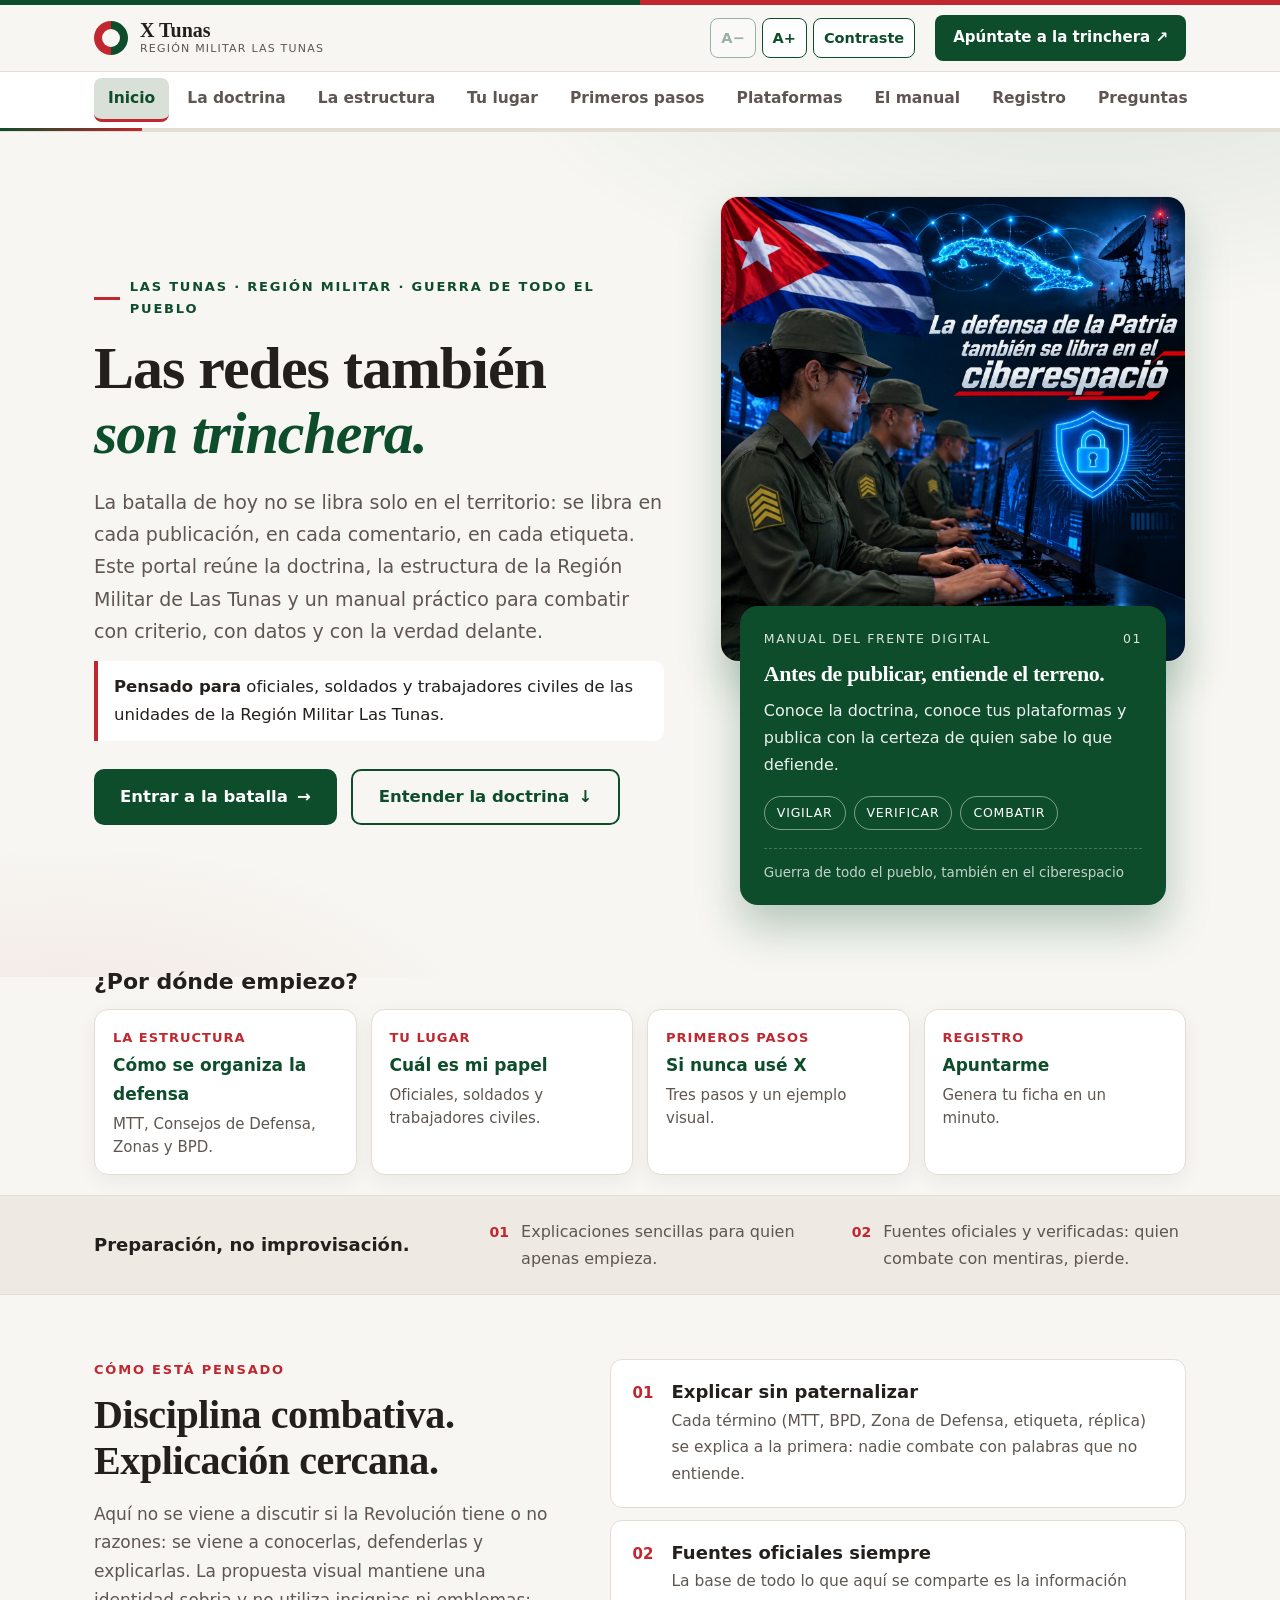
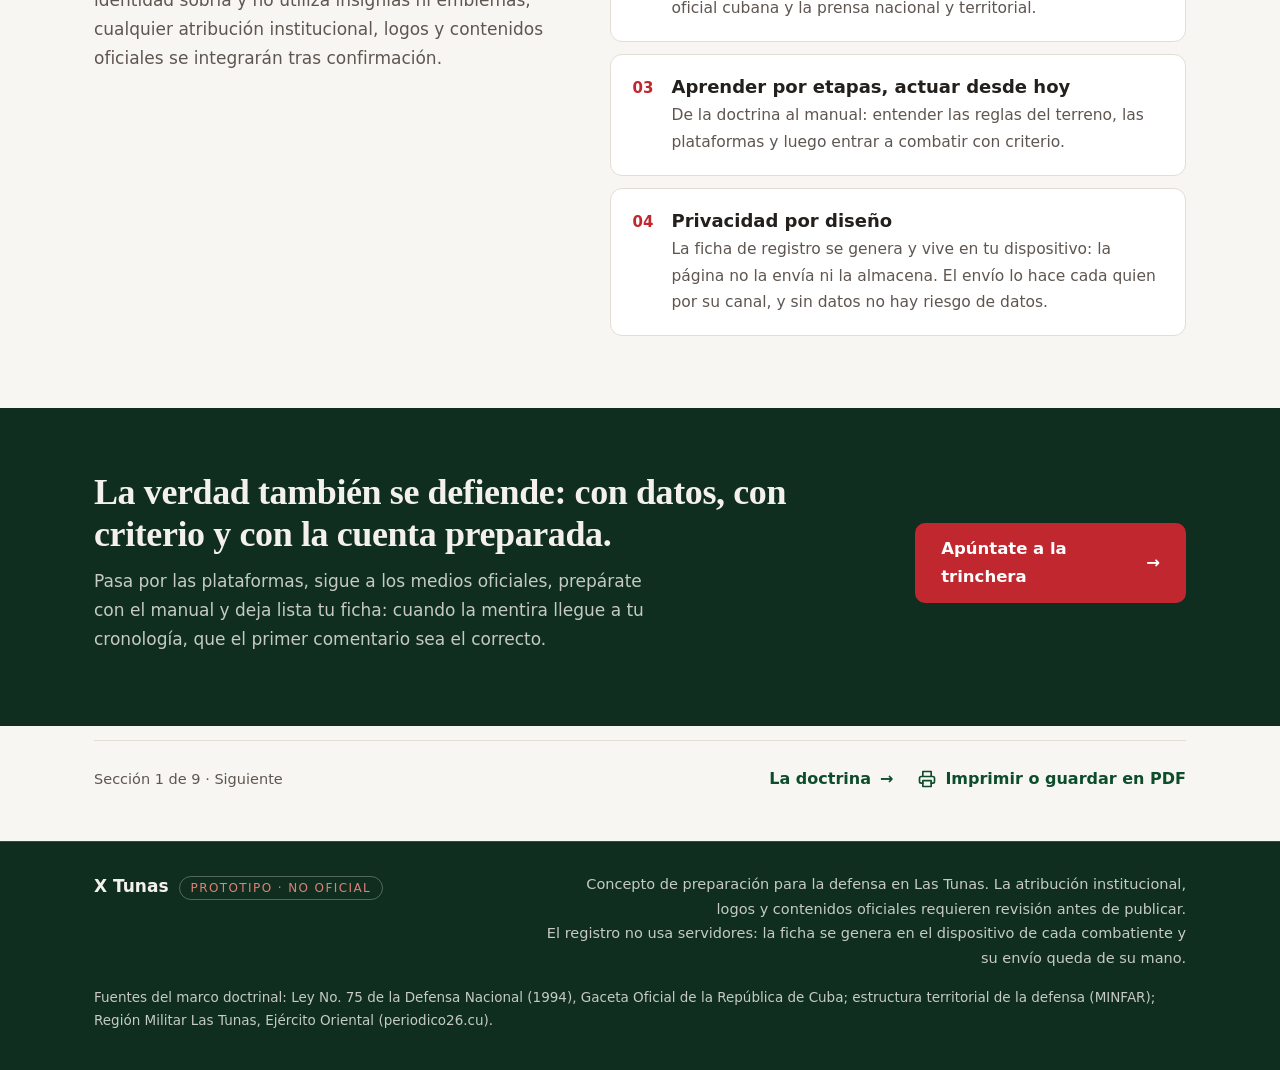
==== commit ba3ab9de: "Mejoras visuales y ajuste de tono institucional Visual: ilustración en el inicio, iconos en tarjetas" ====
--- a/index.html
+++ b/index.html
@@ -6,6 +6,7 @@
   <meta name="theme-color" content="#f7f6f2">
   <meta name="description" content="Portal de la Región Militar Las Tunas para oficiales, soldados y trabajadores civiles: cómo se organiza la defensa (MTT, Consejos de Defensa, Zonas) y una guía práctica para participar en las redes con datos y criterio.">
   <title>X Tunas — Región Militar Las Tunas</title>
+  <script>try{var d=document.documentElement,t=localStorage.getItem("xt-tam"),c=localStorage.getItem("xt-contraste");if(t)d.setAttribute("data-tam",t);if(c==="1")d.setAttribute("data-contraste","alto");}catch(e){}</script>
   <style>
     :root {
       color-scheme: light;
@@ -29,7 +30,7 @@
     }
     * { box-sizing: border-box; margin: 0; padding: 0; }
     html { scroll-behavior: smooth; scroll-padding-top: 130px; }
-    body { font-family: system-ui, -apple-system, 'Segoe UI', Roboto, sans-serif; background: var(--paper); color: var(--ink); font-size: 18px; line-height: 1.7; }
+    body { font-family: system-ui, -apple-system, 'Segoe UI', Roboto, sans-serif; background: var(--paper); color: var(--ink); font-size: 1.125rem; line-height: 1.7; }
     h1, h2, h3 { overflow-wrap: break-word; }
     h1, h2, .brand-name { font-family: Georgia, 'Times New Roman', serif; }
     a { color: inherit; }
@@ -45,50 +46,50 @@
     .brand { display: flex; align-items: center; gap: 12px; text-decoration: none; }
     .brand-mark { width: 34px; height: 34px; border-radius: 50%; background: conic-gradient(var(--verde) 0 50%, var(--rojo) 50% 100%); position: relative; flex: none; }
     .brand-mark::after { content: ''; position: absolute; inset: 8px; border-radius: 50%; background: var(--paper); }
-    .brand-name { display: block; font-size: 20px; font-weight: 700; line-height: 1.15; }
-    .brand-sub { display: block; font-size: 11px; color: var(--muted); letter-spacing: 1.2px; text-transform: uppercase; line-height: 1.3; }
-    .nav-cta { font-size: 15px; text-decoration: none; background: var(--verde); color: #fff; padding: 10px 18px; border-radius: 8px; font-weight: 700; white-space: nowrap; }
+    .brand-name { display: block; font-size: 1.25rem; font-weight: 700; line-height: 1.15; }
+    .brand-sub { display: block; font-size: 0.6875rem; color: var(--muted); letter-spacing: 1.2px; text-transform: uppercase; line-height: 1.3; }
+    .nav-cta { font-size: 0.9375rem; text-decoration: none; background: var(--verde); color: #fff; padding: 10px 18px; border-radius: 8px; font-weight: 700; white-space: nowrap; }
     .nav-cta:hover { background: var(--verde-osc); }
     .menu { border-top: 1px solid var(--line); background: #fff; }
 
     /* BASE DE SECCIONES */
     section { padding: 84px 0; }
     .alt { background: #fff; border-block: 1px solid var(--line); }
-    .kicker { font-size: 13px; letter-spacing: 1.8px; text-transform: uppercase; color: var(--rojo); font-weight: 700; margin-bottom: 10px; }
-    h2 { font-size: clamp(28px, 3.6vw, 40px); line-height: 1.15; letter-spacing: -0.4px; max-width: 24em; }
-    h3 { font-size: 20px; line-height: 1.3; }
-    .lead { color: var(--muted); font-size: 19px; max-width: 46rem; margin-top: 16px; }
+    .kicker { font-size: 0.8125rem; letter-spacing: 1.8px; text-transform: uppercase; color: var(--rojo); font-weight: 700; margin-bottom: 10px; }
+    h2 { font-size: clamp(1.75rem, 3.6vw, 2.5rem); line-height: 1.15; letter-spacing: -0.4px; max-width: 24em; }
+    h3 { font-size: 1.25rem; line-height: 1.3; }
+    .lead { color: var(--muted); font-size: 1.1875rem; max-width: 46rem; margin-top: 16px; }
     .sec-head { margin-bottom: 40px; }
 
-    .button { display: inline-flex; align-items: center; justify-content: center; gap: 9px; min-height: 50px; background: var(--verde); color: #fff; padding: 12px 26px; border-radius: 10px; text-decoration: none; font: inherit; font-size: 16.5px; font-weight: 700; border: 0; cursor: pointer; transition: transform .15s, box-shadow .15s; }
+    .button { display: inline-flex; align-items: center; justify-content: center; gap: 9px; min-height: 50px; background: var(--verde); color: #fff; padding: 12px 26px; border-radius: 10px; text-decoration: none; font: inherit; font-size: 1.03125rem; font-weight: 700; border: 0; cursor: pointer; transition: transform .15s, box-shadow .15s; }
     .button:hover { transform: translateY(-2px); box-shadow: 0 10px 22px rgba(14, 77, 43, .25); }
-    .button-secondary { display: inline-flex; align-items: center; justify-content: center; gap: 9px; min-height: 50px; padding: 12px 26px; border-radius: 10px; text-decoration: none; font: inherit; font-size: 16.5px; font-weight: 600; border: 2px solid var(--verde); color: var(--verde); background: transparent; }
+    .button-secondary { display: inline-flex; align-items: center; justify-content: center; gap: 9px; min-height: 50px; padding: 12px 26px; border-radius: 10px; text-decoration: none; font: inherit; font-size: 1.03125rem; font-weight: 600; border: 2px solid var(--verde); color: var(--verde); background: transparent; }
     .button-secondary:hover { background: var(--verde); color: #fff; }
 
     /* INICIO */
     .hero { padding: 72px 0 64px; background: radial-gradient(1000px 440px at 85% -10%, rgba(14, 77, 43, .10), transparent 60%), radial-gradient(800px 400px at 5% 110%, rgba(192, 39, 47, .08), transparent 55%); }
     .hero-grid { display: grid; grid-template-columns: 1.1fr .9fr; gap: 56px; align-items: center; }
-    .eyebrow { display: inline-flex; align-items: center; gap: 10px; font-size: 13px; letter-spacing: 1.8px; text-transform: uppercase; color: var(--verde); font-weight: 700; }
+    .eyebrow { display: inline-flex; align-items: center; gap: 10px; font-size: 0.8125rem; letter-spacing: 1.8px; text-transform: uppercase; color: var(--verde); font-weight: 700; }
     .eyebrow::before { content: ''; width: 26px; height: 3px; background: var(--rojo); }
-    h1 { font-size: clamp(38px, 5.4vw, 60px); line-height: 1.08; letter-spacing: -1px; margin: 16px 0 20px; }
+    h1 { font-size: clamp(2.375rem, 5.4vw, 3.75rem); line-height: 1.08; letter-spacing: -1px; margin: 16px 0 20px; }
     h1 em { font-style: italic; color: var(--verde); }
     .hero p.lead { margin-top: 0; }
     .hero-actions { display: flex; gap: 14px; flex-wrap: wrap; margin-top: 28px; }
     .hero-card { background: var(--verde); color: #fff; border-radius: 18px; padding: 30px 28px; box-shadow: 0 22px 44px rgba(14, 77, 43, .28); }
-    .hero-card .hc-top { font-size: 12.5px; letter-spacing: 1.6px; text-transform: uppercase; opacity: .85; }
-    .hero-card h2 { font-size: 26px; margin: 12px 0 10px; color: #fff; }
-    .hero-card p { font-size: 16px; opacity: .92; }
+    .hero-card .hc-top { font-size: 0.78125rem; letter-spacing: 1.6px; text-transform: uppercase; opacity: .85; }
+    .hero-card h2 { font-size: 1.625rem; margin: 12px 0 10px; color: #fff; }
+    .hero-card p { font-size: 1rem; opacity: .92; }
     .hero-card .tags { display: flex; gap: 8px; flex-wrap: wrap; margin-top: 18px; }
-    .tag { font-size: 12.5px; letter-spacing: .8px; text-transform: uppercase; border: 1px solid rgba(255, 255, 255, .45); padding: 5px 12px; border-radius: 999px; }
+    .tag { font-size: 0.78125rem; letter-spacing: .8px; text-transform: uppercase; border: 1px solid rgba(255, 255, 255, .45); padding: 5px 12px; border-radius: 999px; }
 
     .atajos { padding: 0 0 20px; margin-top: -8px; }
-    .atajos h2 { font-size: 22px; font-family: system-ui, sans-serif; margin-bottom: 14px; letter-spacing: 0; }
+    .atajos h2 { font-size: 1.375rem; font-family: system-ui, sans-serif; margin-bottom: 14px; letter-spacing: 0; }
     .atajos-grid { display: grid; grid-template-columns: repeat(4, 1fr); gap: 14px; }
     .atajo { display: flex; flex-direction: column; gap: 4px; background: #fff; border: 1px solid var(--line); border-radius: var(--radius); padding: 18px 18px 16px; text-decoration: none; box-shadow: var(--sombra); transition: transform .15s, border-color .15s; }
     .atajo:hover { transform: translateY(-3px); border-color: var(--verde); }
-    .atajo b { font-size: 17px; color: var(--verde); }
-    .atajo span { font-size: 15px; color: var(--muted); line-height: 1.5; }
-    .atajo .num { font-size: 13px; color: var(--rojo); font-weight: 700; letter-spacing: 1px; }
+    .atajo b { font-size: 1.0625rem; color: var(--verde); }
+    .atajo span { font-size: 0.9375rem; color: var(--muted); line-height: 1.5; }
+    .atajo .num { font-size: 0.8125rem; color: var(--rojo); font-weight: 700; letter-spacing: 1px; }
 
     /* ESTRUCTURA: diagrama */
     .diagrama { display: grid; grid-template-columns: 1fr 1fr; gap: 40px; align-items: start; }
@@ -97,25 +98,25 @@
     .escalera li:last-child { padding-bottom: 0; }
     .escalera li::before { content: ''; position: absolute; left: 21px; top: 44px; bottom: 0; width: 3px; background: var(--verde-suave); }
     .escalera li:last-child::before { display: none; }
-    .escalera .nivel { position: absolute; left: 0; top: 0; width: 44px; height: 44px; border-radius: 50%; background: var(--verde); color: #fff; display: grid; place-items: center; font-weight: 700; font-size: 17px; }
+    .escalera .nivel { position: absolute; left: 0; top: 0; width: 44px; height: 44px; border-radius: 50%; background: var(--verde); color: #fff; display: grid; place-items: center; font-weight: 700; font-size: 1.0625rem; }
     .escalera li.cercano .nivel { background: var(--rojo); }
-    .escalera h3 { font-size: 19px; }
-    .escalera p { font-size: 16px; color: var(--muted); margin-top: 3px; }
-    .escalera-eje { display: flex; justify-content: space-between; font-size: 13px; color: var(--muted); letter-spacing: 1px; text-transform: uppercase; margin-bottom: 16px; font-weight: 700; }
+    .escalera h3 { font-size: 1.1875rem; }
+    .escalera p { font-size: 1rem; color: var(--muted); margin-top: 3px; }
+    .escalera-eje { display: flex; justify-content: space-between; font-size: 0.8125rem; color: var(--muted); letter-spacing: 1px; text-transform: uppercase; margin-bottom: 16px; font-weight: 700; }
     .panel-verde { background: var(--panel-verde); color: var(--card-ink); border-radius: 18px; padding: 34px 32px; }
-    .panel-verde h3 { font-size: 22px; margin-bottom: 8px; }
-    .panel-verde > p { color: var(--card-muted); font-size: 16.5px; }
+    .panel-verde h3 { font-size: 1.375rem; margin-bottom: 8px; }
+    .panel-verde > p { color: var(--card-muted); font-size: 1.03125rem; }
     .def-lista { display: grid; gap: 12px; margin-top: 20px; }
     .def { background: rgba(255, 255, 255, .07); border: 1px solid rgba(255, 255, 255, .13); border-radius: 12px; padding: 16px 18px; }
-    .def h4 { font-size: 17px; color: #fff; }
-    .def h4 small { color: var(--rojo-brill); font-size: 14px; font-weight: 700; margin-left: 6px; }
-    .def p { font-size: 15.5px; color: var(--card-muted); margin-top: 4px; line-height: 1.6; }
-    .nota { margin-top: 22px; font-size: 14.5px; color: var(--muted); }
+    .def h4 { font-size: 1.0625rem; color: #fff; }
+    .def h4 small { color: var(--rojo-brill); font-size: 0.875rem; font-weight: 700; margin-left: 6px; }
+    .def p { font-size: 0.96875rem; color: var(--card-muted); margin-top: 4px; line-height: 1.6; }
+    .nota { margin-top: 22px; font-size: 0.90625rem; color: var(--muted); }
     .nota a { color: var(--verde); }
     .base-legal { margin-top: 44px; display: grid; grid-template-columns: auto 1fr; gap: 24px; align-items: center; background: #fff; border: 1px solid var(--line); border-left: 5px solid var(--rojo); border-radius: var(--radius); padding: 24px 26px; }
-    .base-legal .sello { font-family: Georgia, serif; font-size: 34px; font-weight: 700; color: var(--verde); line-height: 1; text-align: center; }
-    .base-legal .sello small { display: block; font-family: system-ui, sans-serif; font-size: 12px; letter-spacing: 1px; text-transform: uppercase; color: var(--muted); margin-top: 6px; }
-    .base-legal p { font-size: 16.5px; color: var(--muted); }
+    .base-legal .sello { font-family: Georgia, serif; font-size: 2.125rem; font-weight: 700; color: var(--verde); line-height: 1; text-align: center; }
+    .base-legal .sello small { display: block; font-family: system-ui, sans-serif; font-size: 0.75rem; letter-spacing: 1px; text-transform: uppercase; color: var(--muted); margin-top: 6px; }
+    .base-legal p { font-size: 1.03125rem; color: var(--muted); }
     .base-legal strong { color: var(--ink); }
 
     /* TU LUGAR */
@@ -126,105 +127,105 @@
     .rol:nth-child(2) .icono { background: var(--rojo-suave); }
     .rol .icono svg { width: 26px; height: 26px; stroke: var(--verde); fill: none; stroke-width: 2; stroke-linecap: round; stroke-linejoin: round; }
     .rol:nth-child(2) .icono svg { stroke: var(--rojo); }
-    .rol h3 { font-size: 22px; margin-bottom: 6px; }
-    .rol > p { font-size: 16px; color: var(--muted); }
-    .rol ul { margin: 14px 0 0 20px; font-size: 16px; color: var(--ink); }
+    .rol h3 { font-size: 1.375rem; margin-bottom: 6px; }
+    .rol > p { font-size: 1rem; color: var(--muted); }
+    .rol ul { margin: 14px 0 0 20px; font-size: 1rem; color: var(--ink); }
     .rol li { margin-bottom: 8px; }
-    .aviso { display: flex; gap: 14px; margin-top: 26px; background: var(--rojo-suave); border: 1px solid #e6c9c2; border-radius: var(--radius); padding: 18px 22px; font-size: 16px; }
-    .aviso .ic { flex: none; width: 28px; height: 28px; border-radius: 50%; background: var(--rojo); color: #fff; display: grid; place-items: center; font-weight: 700; font-size: 16px; }
+    .aviso { display: flex; gap: 14px; margin-top: 26px; background: var(--rojo-suave); border: 1px solid #e6c9c2; border-radius: var(--radius); padding: 18px 22px; font-size: 1rem; }
+    .aviso .ic { flex: none; width: 28px; height: 28px; border-radius: 50%; background: var(--rojo); color: #fff; display: grid; place-items: center; font-weight: 700; font-size: 1rem; }
 
     /* EMPEZAR: pasos */
     .pasos { display: grid; gap: 18px; counter-reset: paso; }
     .paso { display: grid; grid-template-columns: 64px 1fr; gap: 20px; background: #fff; border: 1px solid var(--line); border-radius: var(--radius); padding: 24px 26px; box-shadow: var(--sombra); }
-    .paso::before { counter-increment: paso; content: counter(paso); width: 52px; height: 52px; border-radius: 50%; background: var(--verde); color: #fff; font-family: Georgia, serif; font-size: 26px; font-weight: 700; display: grid; place-items: center; }
-    .paso h3 { font-size: 21px; }
-    .paso > div > p { color: var(--muted); font-size: 16.5px; margin-top: 4px; }
-    .paso ol { margin: 12px 0 0 22px; font-size: 16.5px; }
+    .paso::before { counter-increment: paso; content: counter(paso); width: 52px; height: 52px; border-radius: 50%; background: var(--verde); color: #fff; font-family: Georgia, serif; font-size: 1.625rem; font-weight: 700; display: grid; place-items: center; }
+    .paso h3 { font-size: 1.3125rem; }
+    .paso > div > p { color: var(--muted); font-size: 1.03125rem; margin-top: 4px; }
+    .paso ol { margin: 12px 0 0 22px; font-size: 1.03125rem; }
     .paso li { margin-bottom: 7px; }
     .ejemplo-bloque { margin-top: 44px; }
-    .ejemplo-bloque > h3 { font-size: 24px; font-family: Georgia, serif; }
-    .ejemplo-bloque > p { color: var(--muted); font-size: 17px; margin-top: 6px; max-width: 46rem; }
+    .ejemplo-bloque > h3 { font-size: 1.5rem; font-family: Georgia, serif; }
+    .ejemplo-bloque > p { color: var(--muted); font-size: 1.0625rem; margin-top: 6px; max-width: 46rem; }
     .comparar { display: grid; grid-template-columns: 1fr 1fr; gap: 22px; margin-top: 22px; }
-    .caso .etiqueta { display: inline-flex; align-items: center; gap: 8px; font-size: 14px; font-weight: 700; padding: 6px 14px; border-radius: 999px; margin-bottom: 12px; }
+    .caso .etiqueta { display: inline-flex; align-items: center; gap: 8px; font-size: 0.875rem; font-weight: 700; padding: 6px 14px; border-radius: 999px; margin-bottom: 12px; }
     .caso.bien .etiqueta { background: #e4f3e8; color: #145034; }
     .caso.mal .etiqueta { background: var(--rojo-suave); color: #8d1f26; }
     .post { background: #fff; border: 1px solid #d9d3ca; border-radius: 16px; padding: 18px 20px; box-shadow: var(--sombra); }
     .post-cab { display: flex; align-items: center; gap: 12px; }
     .avatar { width: 44px; height: 44px; border-radius: 50%; background: var(--verde-suave); color: var(--verde); display: grid; place-items: center; font-weight: 700; flex: none; }
     .caso.mal .avatar { background: #ddd; color: #666; }
-    .post-cab b { display: block; font-size: 16px; line-height: 1.2; }
-    .post-cab span { font-size: 14px; color: var(--muted); }
-    .post-texto { margin-top: 12px; font-size: 16.5px; line-height: 1.6; }
+    .post-cab b { display: block; font-size: 1rem; line-height: 1.2; }
+    .post-cab span { font-size: 0.875rem; color: var(--muted); }
+    .post-texto { margin-top: 12px; font-size: 1.03125rem; line-height: 1.6; }
     .post-texto .hash { color: var(--verde); font-weight: 600; }
-    .post-cita { margin-top: 12px; border: 1px solid var(--line); border-radius: 12px; padding: 10px 14px; font-size: 14.5px; color: var(--muted); background: var(--paper); }
+    .post-cita { margin-top: 12px; border: 1px solid var(--line); border-radius: 12px; padding: 10px 14px; font-size: 0.90625rem; color: var(--muted); background: var(--paper); }
     .post-cita b { color: var(--ink); }
-    .post-pie { margin-top: 12px; display: flex; gap: 22px; font-size: 14px; color: var(--muted); }
-    .caso ul { margin: 14px 0 0 20px; font-size: 15.5px; color: var(--muted); }
+    .post-pie { margin-top: 12px; display: flex; gap: 22px; font-size: 0.875rem; color: var(--muted); }
+    .caso ul { margin: 14px 0 0 20px; font-size: 0.96875rem; color: var(--muted); }
     .caso li { margin-bottom: 4px; }
-    .ficticio { margin-top: 14px; font-size: 14px; color: var(--muted); font-style: italic; }
+    .ficticio { margin-top: 14px; font-size: 0.875rem; color: var(--muted); font-style: italic; }
 
     /* FUENTES */
     .fuentes { display: grid; grid-template-columns: repeat(3, 1fr); gap: 18px; }
     .fuente { display: flex; flex-direction: column; gap: 6px; background: var(--paper); border: 1px solid var(--line); border-radius: var(--radius); padding: 22px; text-decoration: none; transition: transform .15s, border-color .15s; }
     .fuente:hover { transform: translateY(-3px); border-color: var(--verde); }
     .fuente.local { background: var(--verde-suave); border-color: rgba(14, 77, 43, .3); }
-    .fuente .tipo { font-size: 12.5px; letter-spacing: 1.5px; text-transform: uppercase; color: var(--rojo); font-weight: 700; }
-    .fuente h3 { font-size: 20px; }
-    .fuente p { font-size: 15.5px; color: var(--muted); line-height: 1.6; }
-    .fuente .ir { margin-top: auto; padding-top: 8px; font-weight: 700; color: var(--verde); font-size: 15.5px; }
+    .fuente .tipo { font-size: 0.78125rem; letter-spacing: 1.5px; text-transform: uppercase; color: var(--rojo); font-weight: 700; }
+    .fuente h3 { font-size: 1.25rem; }
+    .fuente p { font-size: 0.96875rem; color: var(--muted); line-height: 1.6; }
+    .fuente .ir { margin-top: auto; padding-top: 8px; font-weight: 700; color: var(--verde); font-size: 0.96875rem; }
 
     /* MANUAL */
     .reglas { display: grid; grid-template-columns: 1fr 1fr; gap: 14px; margin-top: 26px; }
     .regla { display: flex; gap: 16px; background: rgba(255, 255, 255, .07); border: 1px solid rgba(255, 255, 255, .13); border-radius: 12px; padding: 18px 20px; }
-    .regla .n { color: var(--rojo-brill); font-weight: 700; font-size: 20px; font-family: Georgia, serif; flex: none; }
-    .regla h3 { font-size: 18px; color: #fff; margin-bottom: 4px; }
-    .regla p { font-size: 15.5px; color: var(--card-muted); line-height: 1.6; }
-    .manual-pie { margin-top: 22px; font-size: 16px; color: var(--card-ink); border-top: 1px dashed rgba(255, 255, 255, .3); padding-top: 16px; }
+    .regla .n { color: var(--rojo-brill); font-weight: 700; font-size: 1.25rem; font-family: Georgia, serif; flex: none; }
+    .regla h3 { font-size: 1.125rem; color: #fff; margin-bottom: 4px; }
+    .regla p { font-size: 0.96875rem; color: var(--card-muted); line-height: 1.6; }
+    .manual-pie { margin-top: 22px; font-size: 1rem; color: var(--card-ink); border-top: 1px dashed rgba(255, 255, 255, .3); padding-top: 16px; }
 
     /* GLOSARIO */
     .glosario { display: grid; grid-template-columns: repeat(2, 1fr); gap: 12px 24px; margin-top: 8px; }
     .term { padding: 14px 0; border-bottom: 1px solid var(--line); }
-    .term dt { font-weight: 700; color: var(--verde); font-size: 17px; }
-    .term dd { font-size: 16px; color: var(--muted); margin-top: 2px; }
+    .term dt { font-weight: 700; color: var(--verde); font-size: 1.0625rem; }
+    .term dd { font-size: 1rem; color: var(--muted); margin-top: 2px; }
 
     /* REGISTRO */
     .registro-panel { background: #fff; border: 1px solid var(--line); border-radius: 18px; overflow: hidden; box-shadow: 0 14px 38px rgba(35, 31, 28, .07); }
     .registro-head { background: linear-gradient(135deg, var(--verde) 0%, var(--verde-osc) 100%); color: var(--card-ink); padding: 34px 40px; }
     .registro-head .kicker { color: #f3c9c2; }
-    .registro-head p { color: var(--card-muted); font-size: 16.5px; margin-top: 10px; max-width: 46rem; }
+    .registro-head p { color: var(--card-muted); font-size: 1.03125rem; margin-top: 10px; max-width: 46rem; }
     .registro-body { display: grid; grid-template-columns: minmax(0, 1fr) minmax(0, .85fr); gap: 40px; padding: 36px 40px 40px; align-items: start; }
     .campo { display: grid; gap: 7px; margin-bottom: 20px; }
-    .campo label { font-size: 15px; font-weight: 700; color: var(--verde); }
-    .campo .hint { font-size: 14.5px; color: var(--muted); line-height: 1.5; }
-    .campo input { font: inherit; font-size: 17px; padding: 12px 14px; min-height: 50px; border-radius: 10px; border: 2px solid #cfc8bd; background: #fff; color: var(--ink); width: 100%; }
+    .campo label { font-size: 0.9375rem; font-weight: 700; color: var(--verde); }
+    .campo .hint { font-size: 0.90625rem; color: var(--muted); line-height: 1.5; }
+    .campo input { font: inherit; font-size: 1.0625rem; padding: 12px 14px; min-height: 50px; border-radius: 10px; border: 2px solid #cfc8bd; background: #fff; color: var(--ink); width: 100%; }
     .campo input:focus { outline: none; border-color: var(--verde); box-shadow: 0 0 0 4px rgba(14, 77, 43, .15); }
-    .estado { margin: 0 0 22px; padding: 12px 16px; border-radius: 10px; background: var(--rojo-suave); color: #7d1c1c; font-size: 15px; font-weight: 600; }
+    .estado { margin: 0 0 22px; padding: 12px 16px; border-radius: 10px; background: var(--rojo-suave); color: #7d1c1c; font-size: 0.9375rem; font-weight: 600; }
     .acciones { display: flex; gap: 12px; flex-wrap: wrap; }
     .acciones .deshabilitado { opacity: .45; cursor: not-allowed; }
     .ficha-card { background: var(--verde-osc); border-radius: 14px; padding: 24px 26px; min-width: 0; }
-    .ficha-card h3 { color: var(--card-ink); font-size: 15px; letter-spacing: 1.4px; text-transform: uppercase; }
-    .ficha-card .sub { color: var(--card-muted); font-size: 14.5px; margin: 6px 0 14px; }
-    .ficha-pre { margin: 0; background: rgba(7, 17, 12, .65); border: 1px solid rgba(216, 224, 216, .18); border-radius: 10px; padding: 16px 18px; color: #d9e4d9; font-family: 'Courier New', monospace; font-size: 14px; line-height: 1.7; white-space: pre-wrap; overflow-wrap: anywhere; }
+    .ficha-card h3 { color: var(--card-ink); font-size: 0.9375rem; letter-spacing: 1.4px; text-transform: uppercase; }
+    .ficha-card .sub { color: var(--card-muted); font-size: 0.90625rem; margin: 6px 0 14px; }
+    .ficha-pre { margin: 0; background: rgba(7, 17, 12, .65); border: 1px solid rgba(216, 224, 216, .18); border-radius: 10px; padding: 16px 18px; color: #d9e4d9; font-family: 'Courier New', monospace; font-size: 0.875rem; line-height: 1.7; white-space: pre-wrap; overflow-wrap: anywhere; }
 
     /* PREGUNTAS */
     .faq-list { display: grid; gap: 12px; max-width: 52rem; }
     .faq-list details { background: #fff; border: 1px solid var(--line); border-radius: 12px; padding: 4px 22px; }
-    .faq-list summary { cursor: pointer; font-weight: 700; font-size: 17.5px; padding: 16px 0; min-height: 52px; }
+    .faq-list summary { cursor: pointer; font-weight: 700; font-size: 1.09375rem; padding: 16px 0; min-height: 52px; }
     .faq-list details[open] summary { color: var(--verde); }
-    .faq-list p { padding-bottom: 18px; color: var(--muted); font-size: 16.5px; }
+    .faq-list p { padding-bottom: 18px; color: var(--muted); font-size: 1.03125rem; }
 
     /* CIERRE Y PIE */
     .cierre { background: var(--verde-osc); color: var(--card-ink); padding: 60px 0; }
     .cierre-inner { display: flex; align-items: center; justify-content: space-between; gap: 32px; }
-    .cierre h2 { font-size: clamp(26px, 3.2vw, 36px); color: var(--card-ink); }
-    .cierre p { margin-top: 12px; color: var(--card-muted); font-size: 17px; max-width: 36rem; }
+    .cierre h2 { font-size: clamp(1.625rem, 3.2vw, 2.25rem); color: var(--card-ink); }
+    .cierre p { margin-top: 12px; color: var(--card-muted); font-size: 1.0625rem; max-width: 36rem; }
     .cierre .button { background: var(--rojo); }
-    footer { background: var(--verde-osc); color: var(--card-muted); border-top: 1px solid rgba(255, 255, 255, .14); padding: 30px 0 38px; font-size: 14.5px; }
+    footer { background: var(--verde-osc); color: var(--card-muted); border-top: 1px solid rgba(255, 255, 255, .14); padding: 30px 0 38px; font-size: 0.90625rem; }
     .footer-inner { display: flex; justify-content: space-between; gap: 24px; }
-    .footer-brand { color: var(--card-ink); font-size: 17px; font-weight: 700; }
-    .status-label { font-size: 12px; letter-spacing: 1.4px; text-transform: uppercase; color: var(--rojo-brill); border: 1px solid rgba(255, 255, 255, .28); border-radius: 999px; padding: 4px 11px; margin-left: 10px; }
+    .footer-brand { color: var(--card-ink); font-size: 1.0625rem; font-weight: 700; }
+    .status-label { font-size: 0.75rem; letter-spacing: 1.4px; text-transform: uppercase; color: var(--rojo-brill); border: 1px solid rgba(255, 255, 255, .28); border-radius: 999px; padding: 4px 11px; margin-left: 10px; }
     .footer-meta { max-width: 40rem; text-align: right; line-height: 1.7; }
-    .footer-fuentes { margin-top: 18px; font-size: 13.5px; }
+    .footer-fuentes { margin-top: 18px; font-size: 0.84375rem; }
 
     @media (max-width: 960px) {
       .hero-grid, .diagrama, .registro-body { grid-template-columns: 1fr; gap: 32px; }
@@ -236,14 +237,14 @@
     }
     @media (max-width: 660px) {
       .ilustracion { grid-template-columns: 1fr !important; }
-      body { font-size: 17px; }
+      body { font-size: 1.0625rem; }
       .wrap { padding: 0 18px; }
       section { padding: 52px 0; }
       .nav { height: 58px; }
-      .brand-sub { font-size: 9.5px; }
+      .brand-sub { font-size: 0.59375rem; }
       .nav-cta { display: none; }
       .hero { padding: 40px 0 36px; }
-      .lead { font-size: 17.5px; }
+      .lead { font-size: 1.09375rem; }
       .hero-actions > * { flex: 1 1 100%; }
       .atajos-grid, .roles, .fuentes { grid-template-columns: 1fr; }
       .paso { grid-template-columns: 1fr; gap: 12px; padding: 20px; }
@@ -261,53 +262,53 @@
     /* ── SECCIONES SEPARADAS (pestañas) ── */
     .tab-panel.oculto { display: none !important; }
     .tab-scroll { display: flex; gap: 4px; overflow-x: auto; scrollbar-width: thin; padding-block: 6px; }
-    .tab { flex: none; display: inline-flex; align-items: center; min-height: 44px; padding: 0 14px; border-radius: 8px; text-decoration: none; font-size: 15.5px; font-weight: 600; color: var(--muted); border-bottom: 3px solid transparent; white-space: nowrap; }
+    .tab { flex: none; display: inline-flex; align-items: center; min-height: 44px; padding: 0 14px; border-radius: 8px; text-decoration: none; font-size: 0.96875rem; font-weight: 600; color: var(--muted); border-bottom: 3px solid transparent; white-space: nowrap; }
     .tab:hover { color: var(--verde); background: var(--soft); }
     .tab.activo { color: var(--verde); background: var(--verde-suave); border-bottom-color: var(--rojo); }
     section.tab-panel { padding: 64px 0 72px; }
     .recorrido-inicio, .recorrido-fin { padding-top: 14px; }
     .recorrido-inicio[hidden], .recorrido-fin[hidden], .recorrido-fin a[hidden] { display: none; }
-    .volver-seccion, .recorrido-fin a { min-height: 44px; display: inline-flex; align-items: center; gap: 9px; color: var(--verde); font: inherit; font-size: 16px; font-weight: 700; text-decoration: none; }
+    .volver-seccion, .recorrido-fin a { min-height: 44px; display: inline-flex; align-items: center; gap: 9px; color: var(--verde); font: inherit; font-size: 1rem; font-weight: 700; text-decoration: none; }
     .volver-seccion { border: 0; padding: 0 4px; background: transparent; cursor: pointer; }
     .recorrido-fin { margin-bottom: 40px; }
     .recorrido-fin-inner { border-top: 1px solid var(--line); padding-top: 16px; display: flex; justify-content: space-between; align-items: center; gap: 12px 20px; flex-wrap: wrap; }
-    .recorrido-fin-label { color: var(--muted); font-size: 14.5px; }
+    .recorrido-fin-label { color: var(--muted); font-size: 0.90625rem; }
     .recorrido-fin-links { display: flex; flex-wrap: wrap; gap: 8px 24px; }
     .recorrido-fin a:hover, .volver-seccion:hover { color: var(--rojo); }
 
     /* Inicio */
-    .para-quien { margin: 14px 0 0; padding: 12px 16px; border-left: 4px solid var(--rojo); background: #fff; border-radius: 0 10px 10px 0; font-size: 16.5px; max-width: 46rem; }
+    .para-quien { margin: 14px 0 0; padding: 12px 16px; border-left: 4px solid var(--rojo); background: #fff; border-radius: 0 10px 10px 0; font-size: 1.03125rem; max-width: 46rem; }
     .hero-card .hc-top { display: flex; justify-content: space-between; }
-    .hc-foot { margin-top: 18px; padding-top: 12px; border-top: 1px dashed rgba(255,255,255,.3); font-size: 13.5px; opacity: .75; }
+    .hc-foot { margin-top: 18px; padding-top: 12px; border-top: 1px dashed rgba(255,255,255,.3); font-size: 0.84375rem; opacity: .75; }
     .intro-strip { border-block: 1px solid var(--line); background: var(--soft); }
     .strip-grid { display: grid; grid-template-columns: 1.1fr 1fr 1fr; gap: 28px; padding: 22px 24px; align-items: center; }
-    .strip-lead { font-size: 18px; font-weight: 700; }
-    .strip-item { display: flex; gap: 12px; align-items: baseline; color: var(--muted); font-size: 16px; }
-    .strip-number { color: var(--rojo); font-weight: 700; font-size: 14px; }
+    .strip-lead { font-size: 1.125rem; font-weight: 700; }
+    .strip-item { display: flex; gap: 12px; align-items: baseline; color: var(--muted); font-size: 1rem; }
+    .strip-number { color: var(--rojo); font-weight: 700; font-size: 0.875rem; }
     .principles { display: grid; grid-template-columns: .9fr 1.1fr; gap: 44px; }
     .principles-intro h2 { margin: 6px 0 16px; }
-    .principles-intro p { color: var(--muted); font-size: 17px; }
+    .principles-intro p { color: var(--muted); font-size: 1.0625rem; }
     .principle-list { display: grid; gap: 12px; }
     .principle { display: flex; gap: 18px; align-items: baseline; background: #fff; border: 1px solid var(--line); border-radius: 12px; padding: 20px 22px; }
-    .principle-index { color: var(--rojo); font-weight: 700; font-size: 15px; flex: none; }
-    .principle h3 { font-size: 18px; margin-bottom: 4px; }
-    .principle p { font-size: 15.5px; color: var(--muted); }
+    .principle-index { color: var(--rojo); font-weight: 700; font-size: 0.9375rem; flex: none; }
+    .principle h3 { font-size: 1.125rem; margin-bottom: 4px; }
+    .principle p { font-size: 0.96875rem; color: var(--muted); }
     .atajo .num { text-transform: uppercase; }
 
     /* Doctrina */
-    .war-lead { color: var(--muted); font-size: 17.5px; max-width: 52rem; margin-bottom: 30px; }
+    .war-lead { color: var(--muted); font-size: 1.09375rem; max-width: 52rem; margin-bottom: 30px; }
     .war-grid { display: grid; grid-template-columns: repeat(3, 1fr); gap: 18px; }
     .war-card { background: #fff; border: 1px solid var(--line); border-radius: 12px; padding: 26px 24px; box-shadow: var(--sombra); }
-    .war-card h3 { font-size: 21px; margin: 8px 0; }
-    .war-card p { font-size: 16px; color: var(--muted); }
-    .war-kicker { font-size: 13px; letter-spacing: 1.8px; text-transform: uppercase; color: var(--verde); font-weight: 700; }
-    .war-quote { margin-top: 28px; border-left: 4px solid var(--rojo); padding: 8px 0 8px 22px; font-size: 18px; font-style: italic; }
-    .war-quote cite { display: block; margin-top: 8px; font-size: 14.5px; color: var(--muted); font-style: normal; }
+    .war-card h3 { font-size: 1.3125rem; margin: 8px 0; }
+    .war-card p { font-size: 1rem; color: var(--muted); }
+    .war-kicker { font-size: 0.8125rem; letter-spacing: 1.8px; text-transform: uppercase; color: var(--verde); font-weight: 700; }
+    .war-quote { margin-top: 28px; border-left: 4px solid var(--rojo); padding: 8px 0 8px 22px; font-size: 1.125rem; font-style: italic; }
+    .war-quote cite { display: block; margin-top: 8px; font-size: 0.90625rem; color: var(--muted); font-style: normal; }
     .poster-panel { display: grid; grid-template-columns: 1.05fr .95fr; gap: 38px; align-items: center; margin-top: 44px; background: radial-gradient(120% 140% at 85% 0%, #143a26 0%, #0f2e1f 60%, #0b2418 100%); border-radius: 18px; padding: 44px; }
     .poster-copy h2 { color: var(--card-ink); margin-top: 12px; }
-    .poster-copy p { color: var(--card-muted); font-size: 16.5px; margin-top: 14px; }
-    .poster-copy .poster-note { font-size: 13.5px; color: rgba(244,241,236,.6); }
-    .poster-tag { display: inline-flex; align-items: center; gap: 10px; font-size: 13px; letter-spacing: 1.8px; text-transform: uppercase; color: #f3c9c2; font-weight: 700; }
+    .poster-copy p { color: var(--card-muted); font-size: 1.03125rem; margin-top: 14px; }
+    .poster-copy .poster-note { font-size: 0.84375rem; color: rgba(244,241,236,.6); }
+    .poster-tag { display: inline-flex; align-items: center; gap: 10px; font-size: 0.8125rem; letter-spacing: 1.8px; text-transform: uppercase; color: #f3c9c2; font-weight: 700; }
     .poster-tag::before { content: ""; width: 26px; height: 5px; border-radius: 3px; background: linear-gradient(90deg, var(--verde) 0 50%, var(--rojo) 50% 100%); }
     .poster-media { margin: 0; background: #07110c; border: 1px solid rgba(216,224,216,.16); border-radius: 14px; padding: 10px; }
     .poster-media img { display: block; width: 100%; height: auto; border-radius: 8px; }
@@ -315,12 +316,12 @@
     /* Estructura: esquema anidado */
     .anillos { margin-top: 22px; }
     .anillo { border: 2px solid rgba(255,255,255,.28); border-radius: 16px; padding: 12px 14px 14px; background: rgba(255,255,255,.05); }
-    .anillo > span { display: block; font-size: 14.5px; font-weight: 700; letter-spacing: .4px; margin-bottom: 10px; color: #fff; }
+    .anillo > span { display: block; font-size: 0.90625rem; font-weight: 700; letter-spacing: .4px; margin-bottom: 10px; color: #fff; }
     .anillo .anillo { margin-top: 2px; background: rgba(255,255,255,.07); }
     .anillo.a3 { border-color: var(--rojo-brill); }
     .anillo.a4 { background: var(--rojo); border-color: var(--rojo); text-align: center; padding: 14px; }
-    .anillo.a4 > span { margin: 0; font-size: 16px; }
-    .anillo.a4 small { font-weight: 400; font-size: 13.5px; opacity: .92; }
+    .anillo.a4 > span { margin: 0; font-size: 1rem; }
+    .anillo.a4 small { font-weight: 400; font-size: 0.84375rem; opacity: .92; }
     .panel-verde.grande { padding: 44px 40px; }
     .panel-verde h2 { color: #fff; }
     .kicker.claro { color: #f3c9c2; }
@@ -329,17 +330,17 @@
     /* Pasos */
     .paso { grid-template-columns: 64px 1fr; }
     .pasos-details { margin-top: 12px; border-top: 1px dashed var(--line); padding-top: 4px; }
-    .pasos-details summary { cursor: pointer; font-weight: 700; color: var(--verde); font-size: 16px; min-height: 44px; display: flex; align-items: center; }
+    .pasos-details summary { cursor: pointer; font-weight: 700; color: var(--verde); font-size: 1rem; min-height: 44px; display: flex; align-items: center; }
     .pasos-details ol { margin: 6px 0 0 22px; }
 
     /* Plataformas / manual / registro / preguntas */
-    .fuente .tipo { font-size: 12.5px; }
+    .fuente .tipo { font-size: 0.78125rem; }
     .registro-head h2 { color: #fff; max-width: 24em; }
     .faq { }
     .glosario-bloque { margin-top: 60px; }
-    .h2-menor { font-size: clamp(24px, 3vw, 32px); }
+    .h2-menor { font-size: clamp(1.5rem, 3vw, 2rem); }
     .glosario { display: grid; grid-template-columns: repeat(2, 1fr); gap: 0 28px; margin-top: 10px; }
-    .footer-sources { font-size: 13.5px; margin-top: 16px; }
+    .footer-sources { font-size: 0.84375rem; margin-top: 16px; }
 
     @media (max-width: 960px) {
       .war-grid { grid-template-columns: 1fr 1fr; }
@@ -356,25 +357,147 @@
     }
 
     /* Aviso de suspensiones */
-    .repetido { margin-top: 12px; display: inline-block; background: var(--rojo-suave); color: #8d1f26; border: 1px solid #e6c9c2; border-radius: 8px; padding: 5px 12px; font-size: 14px; font-weight: 700; }
+    .repetido { margin-top: 12px; display: inline-block; background: var(--rojo-suave); color: #8d1f26; border: 1px solid #e6c9c2; border-radius: 8px; padding: 5px 12px; font-size: 0.875rem; font-weight: 700; }
     .baneo { margin-top: 38px; background: #fff; border: 1px solid var(--line); border-left: 5px solid var(--rojo); border-radius: var(--radius); padding: 28px 28px 24px; box-shadow: var(--sombra); }
-    .baneo > h3 { font-family: Georgia, serif; font-size: 24px; }
-    .baneo-intro { margin-top: 10px; font-size: 17px; color: var(--ink); max-width: 52rem; }
+    .baneo > h3 { font-family: Georgia, serif; font-size: 1.5rem; }
+    .baneo-intro { margin-top: 10px; font-size: 1.0625rem; color: var(--ink); max-width: 52rem; }
     .banderas { display: grid; grid-template-columns: 1fr 1fr; gap: 18px; margin-top: 20px; }
     .bandera { border-radius: 12px; padding: 18px 20px; }
     .bandera.roja { background: var(--rojo-suave); border: 1px solid #e6c9c2; }
     .bandera.verde { background: #e4f3e8; border: 1px solid #bcdcc6; }
-    .bandera h4 { font-size: 16.5px; margin-bottom: 8px; }
+    .bandera h4 { font-size: 1.03125rem; margin-bottom: 8px; }
     .bandera.roja h4 { color: #8d1f26; }
     .bandera.verde h4 { color: var(--panel-verde); }
-    .bandera ul { margin-left: 20px; font-size: 16px; }
+    .bandera ul { margin-left: 20px; font-size: 1rem; }
     .bandera li { margin-bottom: 7px; }
-    .baneo-pie { margin-top: 20px; padding-top: 16px; border-top: 1px dashed var(--line); font-size: 16px; color: var(--muted); }
+    .baneo-pie { margin-top: 20px; padding-top: 16px; border-top: 1px dashed var(--line); font-size: 1rem; color: var(--muted); }
     .baneo-pie strong { color: var(--ink); }
     @media (max-width: 660px) { .banderas { grid-template-columns: 1fr; } .baneo { padding: 22px 18px; } }
+
+    /* ═════ MEJORAS VISUALES ═════ */
+    @keyframes aparecer { from { opacity: 0; transform: translateY(6px); } to { opacity: 1; transform: none; } }
+    .tab-panel:not(.oculto) { animation: aparecer .28s ease; }
+
+    /* Controles de lectura y progreso */
+    .controles { display: flex; gap: 6px; margin-left: auto; }
+    .controles button { min-height: 40px; min-width: 44px; padding: 0 10px; border: 1.5px solid var(--verde); background: #fff; color: var(--verde); border-radius: 8px; font: inherit; font-size: 0.90625rem; font-weight: 700; cursor: pointer; }
+    .controles button:hover:not(:disabled), .controles button[aria-pressed="true"] { background: var(--verde); color: #fff; }
+    .controles button:disabled { opacity: .4; cursor: not-allowed; }
+    .nav-cta { margin-left: 0; }
+    .progreso { height: 3px; background: var(--line); }
+    .progreso span { display: block; height: 100%; width: 0; background: linear-gradient(90deg, var(--verde), var(--rojo)); transition: width .3s; }
+
+    /* Iconos */
+    .i { width: 26px; height: 26px; stroke: currentColor; fill: none; stroke-width: 2; stroke-linecap: round; stroke-linejoin: round; flex: none; }
+    .ico { width: 48px; height: 48px; border-radius: 12px; background: var(--verde-suave); color: var(--verde); display: grid; place-items: center; margin-bottom: 12px; }
+    .fuente .ico { margin-bottom: 6px; }
+    .fuente.local .ico { background: #fff; }
+    .regla .n { width: 42px; height: 42px; border-radius: 10px; background: rgba(255,255,255,.12); color: #f3c9c2; display: grid; place-items: center; }
+
+    /* Resumen «En una frase» */
+    .resumen { margin-top: 22px; display: flex; gap: 14px; align-items: baseline; background: #fff; border: 1px solid var(--line); border-left: 5px solid var(--verde); border-radius: 0 12px 12px 0; padding: 12px 18px; font-size: 1.0625rem; max-width: 46rem; }
+    .resumen b { flex: none; font-size: 0.78125rem; letter-spacing: 1.4px; text-transform: uppercase; color: var(--verde); }
+    .resumen.oscuro { background: rgba(255,255,255,.08); border-color: rgba(255,255,255,.2); border-left-color: var(--rojo-brill); color: var(--card-ink); }
+    .resumen.oscuro b { color: #f3c9c2; }
+
+    /* Inicio con ilustración */
+    .hero-visual { position: relative; }
+    .hero-img { margin: 0; }
+    .hero-img img { display: block; width: 100%; height: auto; aspect-ratio: 1 / 1; object-fit: cover; border-radius: 18px; border: 1px solid var(--line); box-shadow: 0 22px 44px rgba(14, 77, 43, .22); }
+    .hero-visual .hero-card { position: relative; margin: -56px 20px 0; padding: 22px 24px; }
+    .hero-visual .hero-card h2 { font-size: 1.375rem; }
+
+    /* Esquema interactivo */
+    .ver-anillo { background: none; border: 0; padding: 0; font: inherit; color: inherit; text-align: left; cursor: pointer; }
+    .ver-anillo::after { content: ' ›'; color: var(--rojo); font-weight: 700; }
+    .ver-anillo:hover { color: var(--verde); text-decoration: underline; }
+    .escalera li.sel .nivel { box-shadow: 0 0 0 4px var(--verde-suave); }
+    .escalera li.cercano.sel .nivel { box-shadow: 0 0 0 4px var(--rojo-suave); }
+    .anillo.a0 { border-color: rgba(255,255,255,.2); background: rgba(255,255,255,.03); }
+    .anillo { transition: background .2s, box-shadow .2s, border-color .2s; }
+    .anillo.sel { border-color: #fff; background: rgba(255,255,255,.2); box-shadow: 0 0 0 3px rgba(255,255,255,.45); }
+    .anillo.a4.sel { background: #e0434b; }
+
+    /* Maqueta de teléfono */
+    .pasos-layout { display: grid; grid-template-columns: minmax(0, 1fr) 290px; gap: 32px; align-items: start; }
+    .telefono-col { position: sticky; top: 150px; }
+    .telefono { width: 270px; margin: 0 auto; background: #1c1816; border-radius: 34px; padding: 12px; box-shadow: 0 24px 46px rgba(35, 31, 28, .25); }
+    .tel-notch { width: 80px; height: 8px; border-radius: 6px; background: #3a3430; margin: 4px auto 10px; }
+    .tel-pantalla { background: #fff; border-radius: 24px; padding: 18px 14px 14px; display: grid; gap: 14px; }
+    .tel-bloque { position: relative; border: 1px solid var(--line); border-radius: 12px; padding: 10px 12px; }
+    .marca { position: absolute; top: -10px; right: -6px; width: 24px; height: 24px; border-radius: 50%; background: var(--rojo); color: #fff; font-style: normal; font-weight: 700; font-size: 0.8125rem; display: grid; place-items: center; }
+    .tel-tit { font-size: 0.75rem; font-weight: 700; color: var(--verde); text-transform: uppercase; letter-spacing: 1px; margin-bottom: 4px; }
+    .tel-sigue { list-style: none; font-size: 0.90625rem; }
+    .tel-sigue li { display: flex; justify-content: space-between; gap: 8px; padding: 5px 0; border-bottom: 1px solid var(--line); }
+    .tel-sigue li:last-child { border: 0; }
+    .tel-sigue em { font-style: normal; color: var(--verde); font-size: 0.75rem; font-weight: 700; }
+    .tel-post { font-size: 0.90625rem; line-height: 1.5; }
+    .telefono-col .ficticio { text-align: center; }
+
+    /* Imprimir */
+    .imprimir { min-height: 44px; display: inline-flex; align-items: center; gap: 8px; background: none; border: 0; color: var(--verde); font: inherit; font-size: 1rem; font-weight: 700; cursor: pointer; }
+    .imprimir .i { width: 20px; height: 20px; }
+    .imprimir:hover { color: var(--rojo); }
+    .solo-imprimir { display: none; }
+
+    /* Tamaño de letra y contraste (preferencias del lector) */
+    html[data-tam="1"] { font-size: 112.5%; }
+    html[data-tam="2"] { font-size: 125%; }
+    html[data-tam="3"] { font-size: 137.5%; }
+    html[data-contraste="alto"] { --paper: #fff; --ink: #000; --muted: #1f1a17; --soft: #ececec; --line: #8a817a; --verde: #0a3d22; --verde-osc: #08210f; --panel-verde: #0c3a23; --rojo: #9d121a; --card-muted: #fff; --verde-suave: #cfdccf; --rojo-suave: #f6dcd6; }
+    html[data-contraste="alto"] :is(.war-card, .fuente, .rol, .paso, .post, .principle, .faq-list details, .atajo, .baneo, .resumen, .term) { border-color: #2b2522; }
+    html[data-contraste="alto"] .tab { color: #000; }
+    html[data-contraste="alto"] .tab.activo { outline: 2px solid #000; }
+
+    @media (max-width: 960px) {
+      .pasos-layout { grid-template-columns: 1fr; }
+      .telefono-col { position: static; }
+      .hero-visual .hero-card { margin: -40px 14px 0; }
+    }
+    @media (max-width: 660px) {
+      .resumen { flex-direction: column; gap: 4px; }
+      .controles { gap: 4px; }
+      .controles button { min-width: 40px; padding: 0 8px; font-size: 0.84375rem; }
+      .brand-sub { display: none; }
+      .nav { gap: 10px; }
+    }
+    @media (max-width: 380px) { .controles button#btn-contraste { font-size: 0.75rem; padding: 0 6px; } .brand-name { font-size: 1.0625rem; } }
+
+    @media print {
+      @page { margin: 16mm; }
+      * { background: transparent !important; color: #000 !important; box-shadow: none !important; animation: none !important; }
+      header, .recorrido-inicio, .recorrido-fin, footer, .salto, .topline, .progreso, .controles { display: none !important; }
+      .solo-imprimir { display: block; font-weight: 700; border-bottom: 2px solid #000; padding-bottom: 6px; margin-bottom: 14px; font-size: 11pt; }
+      body { font-size: 12pt; line-height: 1.5; }
+      section.tab-panel, .hero { padding: 0 0 14px; }
+      .wrap { max-width: none; padding: 0; }
+      :is(.war-card, .fuente, .rol, .paso, .post, .baneo, .registro-panel, .poster-panel, .panel-verde, .regla, .resumen, .principle, .tel-bloque, .atajo) { border: 1px solid #000 !important; break-inside: avoid; }
+      .telefono { border: 1px solid #000; }
+      .telefono-col { position: static; }
+      .tab-panel.atajos, .cierre { display: none !important; }
+      a { text-decoration: none; }
+      details > * { display: block; }
+    }
   </style>
 </head>
 <body>
+  <svg width="0" height="0" style="position:absolute" aria-hidden="true" focusable="false">
+    <defs>
+      <symbol id="i-ley" viewBox="0 0 24 24"><path d="M7 3h8l4 4v14H7z"/><path d="M15 3v4h4M10 12h6M10 16h6"/></symbol>
+      <symbol id="i-pueblo" viewBox="0 0 24 24"><circle cx="9" cy="8" r="3.2"/><path d="M3 20c0-3.3 2.7-6 6-6s6 2.7 6 6"/><path d="M16 5.5a3 3 0 010 5.6M18 14.5c1.9.8 3 2.7 3 5.5"/></symbol>
+      <symbol id="i-senal" viewBox="0 0 24 24"><path d="M4 9v6h3l6 4V5L7 9z"/><path d="M16 9a4 4 0 010 6"/></symbol>
+      <symbol id="i-periodico" viewBox="0 0 24 24"><rect x="4" y="5" width="16" height="14" rx="2"/><path d="M8 9h8M8 13h8M8 16h5"/></symbol>
+      <symbol id="i-chat" viewBox="0 0 24 24"><path d="M4 5h16v11H9l-5 4z"/></symbol>
+      <symbol id="i-video" viewBox="0 0 24 24"><rect x="3" y="6" width="18" height="12" rx="3"/><path d="M10 9.5v5l4.5-2.5z"/></symbol>
+      <symbol id="i-lupa" viewBox="0 0 24 24"><circle cx="11" cy="11" r="6"/><path d="M16 16l4 4"/></symbol>
+      <symbol id="i-ojo" viewBox="0 0 24 24"><path d="M2 12s4-7 10-7 10 7 10 7-4 7-10 7S2 12 2 12z"/><circle cx="12" cy="12" r="3"/></symbol>
+      <symbol id="i-escudo" viewBox="0 0 24 24"><path d="M12 3l7 3v5c0 4.5-3 8-7 10-4-2-7-5.5-7-10V6z"/><path d="M9 12l2 2 4-4"/></symbol>
+      <symbol id="i-datos" viewBox="0 0 24 24"><path d="M4 20V11M10 20V4M16 20v-8M2 20h20"/></symbol>
+      <symbol id="i-bandera" viewBox="0 0 24 24"><path d="M5 21V4M5 4h11l-2 4 2 4H5"/></symbol>
+      <symbol id="i-candado" viewBox="0 0 24 24"><rect x="5" y="11" width="14" height="10" rx="2"/><path d="M8 11V8a4 4 0 018 0v3"/></symbol>
+      <symbol id="i-impresora" viewBox="0 0 24 24"><path d="M7 9V3h10v6M7 17H5a2 2 0 01-2-2v-4a2 2 0 012-2h14a2 2 0 012 2v4a2 2 0 01-2 2h-2"/><rect x="7" y="14" width="10" height="7"/></symbol>
+    </defs>
+  </svg>
   <a class="salto" href="#contenido">Saltar al contenido</a>
   <div class="topline" aria-hidden="true"></div>
 
@@ -384,6 +507,11 @@
         <span class="brand-mark" aria-hidden="true"></span>
         <span><span class="brand-name">X Tunas</span><span class="brand-sub">Región Militar Las Tunas</span></span>
       </a>
+      <div class="controles" role="group" aria-label="Opciones de lectura">
+        <button type="button" id="btn-menos" aria-label="Reducir el tamaño de la letra">A−</button>
+        <button type="button" id="btn-mas" aria-label="Aumentar el tamaño de la letra">A+</button>
+        <button type="button" id="btn-contraste" aria-pressed="false">Contraste</button>
+      </div>
       <a class="nav-cta" href="#registro-tab">Apúntate a la trinchera <span aria-hidden="true">↗</span></a>
     </div>
     <nav class="menu" id="tabbar" aria-label="Secciones del portal">
@@ -399,9 +527,11 @@
         <a class="tab" href="#preguntas-tab" data-tab="preguntas">Preguntas</a>
       </div>
     </nav>
+    <div class="progreso" aria-hidden="true"><span id="progreso-barra"></span></div>
   </header>
 
   <main id="contenido">
+    <div class="solo-imprimir">X Tunas · Región Militar Las Tunas — Portal de preparación para la defensa</div>
     <nav class="recorrido-inicio wrap" id="recorrido-inicio" aria-label="Regresar a la sección anterior" hidden>
       <button class="volver-seccion" id="volver-seccion" type="button"><span aria-hidden="true">←</span> <span id="volver-texto">Volver</span></button>
     </nav>
@@ -412,13 +542,15 @@
         <div>
           <div class="eyebrow">Las Tunas · Región Militar · Guerra de todo el pueblo</div>
           <h1>Las redes también<br><em>son trinchera.</em></h1>
-          <p class="lead">La batalla de hoy no se libra solo en el territorio: se libra en cada publicación, en cada comentario, en cada hashtag. Este portal reúne la doctrina, la estructura de la Región Militar de Las Tunas y un manual práctico para combatir con criterio, con datos y con la verdad delante.</p>
+          <p class="lead">La batalla de hoy no se libra solo en el territorio: se libra en cada publicación, en cada comentario, en cada etiqueta. Este portal reúne la doctrina, la estructura de la Región Militar de Las Tunas y un manual práctico para combatir con criterio, con datos y con la verdad delante.</p>
           <p class="para-quien"><strong>Pensado para</strong> oficiales, soldados y trabajadores civiles de las unidades de la Región Militar Las Tunas.</p>
           <div class="hero-actions">
             <a class="button" href="#plataformas-tab">Entrar a la batalla <span aria-hidden="true">→</span></a>
             <a class="button-secondary" href="#guerra-tab">Entender la doctrina <span aria-hidden="true">↓</span></a>
           </div>
         </div>
+        <div class="hero-visual">
+        <figure class="hero-img"><img src="img/ciberdefensa.jpg" width="1400" height="1400" alt="Ilustración conceptual del frente digital: soldados cubanos en un centro de ciberdefensa, con el mapa de Cuba y la bandera nacional." fetchpriority="high"></figure>
         <article class="hero-card">
           <div class="hc-top"><span>Manual del frente digital</span><span>01</span></div>
           <h2>Antes de publicar, entiende el terreno.</h2>
@@ -426,6 +558,7 @@
           <div class="tags"><span class="tag">Vigilar</span><span class="tag">Verificar</span><span class="tag">Combatir</span></div>
           <div class="hc-foot">Guerra de todo el pueblo, también en el ciberespacio</div>
         </article>
+        </div>
       </div>
     </section>
 
@@ -457,7 +590,7 @@
           <p>Aquí no se viene a discutir si la Revolución tiene o no razones: se viene a conocerlas, defenderlas y explicarlas. La propuesta visual mantiene una identidad sobria y no utiliza insignias ni emblemas; cualquier atribución institucional, logos y contenidos oficiales se integrarán tras confirmación.</p>
         </div>
         <div class="principle-list">
-          <div class="principle"><span class="principle-index">01</span><div><h3>Explicar sin paternalizar</h3><p>Cada término (MTT, BPD, Zona de Defensa, hashtag, réplica) se explica a la primera: nadie combate con palabras que no entiende.</p></div></div>
+          <div class="principle"><span class="principle-index">01</span><div><h3>Explicar sin paternalizar</h3><p>Cada término (MTT, BPD, Zona de Defensa, etiqueta, réplica) se explica a la primera: nadie combate con palabras que no entiende.</p></div></div>
           <div class="principle"><span class="principle-index">02</span><div><h3>Fuentes oficiales siempre</h3><p>La base de todo lo que aquí se comparte es la información oficial cubana y la prensa nacional y territorial.</p></div></div>
           <div class="principle"><span class="principle-index">03</span><div><h3>Aprender por etapas, actuar desde hoy</h3><p>De la doctrina al manual: entender las reglas del terreno, las plataformas y luego entrar a combatir con criterio.</p></div></div>
           <div class="principle"><span class="principle-index">04</span><div><h3>Privacidad por diseño</h3><p>La ficha de registro se genera y vive en tu dispositivo: la página no la envía ni la almacena. El envío lo hace cada quien por su canal, y sin datos no hay riesgo de datos.</p></div></div>
@@ -482,20 +615,24 @@
           <div class="kicker">01 / La doctrina</div>
           <h2>La guerra de todo el pueblo también se libra con un teléfono en la mano.</h2>
           <p class="lead">En Cuba, la defensa no es tarea de unos pocos: es un derecho y un deber de todo el pueblo, organizado desde el territorio. El enemigo lo sabe, y por eso su ofensiva principal hoy es mediática y cultural: mentir, confundir y desmoralizar desde el mismo teléfono donde escuchas música.</p>
+          <p class="resumen"><b>En una frase</b>La defensa es asunto de todo el pueblo y hoy también se libra en las redes: la respuesta es el criterio, no el silencio.</p>
         </div>
         <p class="war-lead">Cuando el enemigo no logra vencer en el terreno, intenta vencer en la mente: fabrica tendencias, invierte el orden de los hechos, sataniza y espera que el cansancio haga el resto. Comprender el marco donde actuamos es el primer paso para responder sin caer en la trampa.</p>
         <div class="war-grid">
           <article class="war-card">
+            <span class="ico" aria-hidden="true"><svg class="i"><use href="#i-ley"/></svg></span>
             <div class="war-kicker">El marco legal</div>
             <h3>Ley No. 75 de la Defensa Nacional (1994)</h3>
             <p>Organiza el sistema defensivo cubano de punta a punta: dirección, Regiones Militares, Zonas de Defensa y las estructuras territoriales. La defensa es asunto de todo el pueblo; ese principio no es poesía, es ley.</p>
           </article>
           <article class="war-card">
+            <span class="ico" aria-hidden="true"><svg class="i"><use href="#i-pueblo"/></svg></span>
             <div class="war-kicker">La forma de actuar</div>
             <h3>Guerra de todo el pueblo</h3>
             <p>No se depende solo del ejército regular: cada provincia, municipio y zona organiza su propia defensa. Todo el mundo tiene un lugar; hoy, para muchos, ese lugar está también frente al teclado.</p>
           </article>
           <article class="war-card">
+            <span class="ico" aria-hidden="true"><svg class="i"><use href="#i-senal"/></svg></span>
             <div class="war-kicker">El terreno actual</div>
             <h3>La guerra mediática y cultural</h3>
             <p>El enemigo principal no bombardea la isla: bombardea la conversación. Fabrica noticias, amplifica frustraciones reales y busca desánimo y confrontación. La respuesta no es el silencio, es el criterio.</p>
@@ -526,18 +663,19 @@
           <div class="kicker">02 / La estructura</div>
           <h2>De la Región Militar a tu barrio: así se organiza la defensa.</h2>
           <p class="lead">La Región Militar de Las Tunas integra la defensa de la provincia dentro del Ejército Oriental. Estas son las piezas del sistema territorial, de lo operativo a lo vecinal.</p>
-        </div>
-
-        <div class="diagrama">
+          <p class="resumen"><b>En una frase</b>La defensa se organiza por niveles, del Ejército Oriental hasta tu centro de trabajo y tu barrio. Toca un nivel para verlo en el esquema.</p>
+        </div>
+
+        <div class="diagrama" id="diagrama">
           <div>
             <div class="escalera-eje"><span>Más amplio</span><span>Más cercano</span></div>
             <ol class="escalera">
-              <li><span class="nivel">1</span><h3>Ejército Oriental</h3><p>Gran unidad militar de la zona oriental del país; la Región Militar de Las Tunas se integra a su área de responsabilidad.</p></li>
-              <li><span class="nivel">2</span><h3>Regiones Militares</h3><p>Órganos de dirección de lo operativo en grandes porciones del territorio. Las Tunas la tiene propia y con historia: la defensa se prepara desde el territorio.</p></li>
-              <li><span class="nivel">3</span><h3>Consejos de Defensa</h3><p>Dirigen en cada nivel: provinciales, municipales y de Zona. Unen dirección política, economía y defensa en el territorio que les toca.</p></li>
-              <li class="cercano"><span class="nivel">4</span><h3>Zonas de Defensa</h3><p>El eslabón más cercano a la gente: cada sector de barrios y asentamientos tiene su Consejo, que organiza la respuesta en el lugar donde vivimos.</p></li>
-              <li class="cercano"><span class="nivel">5</span><h3>MTT — Milicias de Tropas Territoriales</h3><p>Ciudadanos que se preparan y se organizan para integrar la defensa de su zona y su centro de trabajo: es la participación popular armada y organizada.</p></li>
-              <li class="cercano"><span class="nivel">6</span><h3>BPD — Brigadas de Producción y Defensa</h3><p>Estructuras por centros de trabajo y zonas residenciales: producen y a la vez se preparan para la defensa del territorio donde están.</p></li>
+              <li><span class="nivel">1</span><h3><button type="button" class="ver-anillo" data-anillo="a0">Ejército Oriental</button></h3><p>Gran unidad militar de la zona oriental del país; la Región Militar de Las Tunas se integra a su área de responsabilidad.</p></li>
+              <li><span class="nivel">2</span><h3><button type="button" class="ver-anillo" data-anillo="a1">Regiones Militares</button></h3><p>Órganos de dirección de lo operativo en grandes porciones del territorio. Las Tunas la tiene propia y con historia: la defensa se prepara desde el territorio.</p></li>
+              <li><span class="nivel">3</span><h3><button type="button" class="ver-anillo" data-anillo="a2">Consejos de Defensa</button></h3><p>Dirigen en cada nivel: provinciales, municipales y de Zona. Unen dirección política, economía y defensa en el territorio que les toca.</p></li>
+              <li class="cercano"><span class="nivel">4</span><h3><button type="button" class="ver-anillo" data-anillo="a3">Zonas de Defensa</button></h3><p>El eslabón más cercano a la gente: cada sector de barrios y asentamientos tiene su Consejo, que organiza la respuesta en el lugar donde vivimos.</p></li>
+              <li class="cercano"><span class="nivel">5</span><h3><button type="button" class="ver-anillo" data-anillo="a4">MTT — Milicias de Tropas Territoriales</button></h3><p>Ciudadanos que se preparan y se organizan para integrar la defensa de su zona y su centro de trabajo: es la participación popular armada y organizada.</p></li>
+              <li class="cercano"><span class="nivel">6</span><h3><button type="button" class="ver-anillo" data-anillo="a4">BPD — Brigadas de Producción y Defensa</button></h3><p>Estructuras por centros de trabajo y zonas residenciales: producen y a la vez se preparan para la defensa del territorio donde están.</p></li>
             </ol>
           </div>
 
@@ -545,6 +683,7 @@
             <h3>El esquema, de un vistazo</h3>
             <p>Cada nivel está dentro del anterior: lo grande protege lo cercano, y lo cercano sostiene a lo grande.</p>
             <div class="anillos" role="img" aria-label="Esquema anidado: Región Militar Las Tunas contiene al Consejo de Defensa, que contiene a la Zona de Defensa, que contiene a las MTT y BPD de tu centro de trabajo.">
+              <div class="anillo a0"><span>Ejército Oriental</span>
               <div class="anillo a1"><span>Región Militar Las Tunas</span>
                 <div class="anillo a2"><span>Consejo de Defensa</span>
                   <div class="anillo a3"><span>Zona de Defensa</span>
@@ -552,6 +691,7 @@
                   </div>
                 </div>
               </div>
+              </div>
             </div>
           </aside>
         </div>
@@ -567,6 +707,7 @@
           <div class="kicker">03 / Tu lugar</div>
           <h2>Cada quien aporta desde donde está.</h2>
           <p class="lead">En una unidad hay oficiales, soldados y trabajadores civiles. Todos son parte de la defensa y todos pueden aportar, cada uno a su manera.</p>
+          <p class="resumen"><b>En una frase</b>Oficiales, soldados y trabajadores civiles: todos tienen un papel, siempre dentro de las normas de la unidad.</p>
         </div>
 
         <div class="roles">
@@ -604,7 +745,7 @@
 
         <div class="aviso" role="note">
           <span class="ic" aria-hidden="true">!</span>
-          <p><strong>Importante:</strong> el uso de teléfonos y redes dentro de la unidad lo regula cada mando. Sigue siempre las indicaciones de tu jefe y nunca publiques información sobre posiciones, horarios, personal o actividades internas de la unidad.</p>
+          <p><strong>Importante:</strong> el uso de teléfonos y redes dentro de la unidad lo regula cada mando. Sigue siempre las indicaciones de tu jefe inmediato y respeta el secreto militar y estatal: no publiques información de carácter militar ni asuntos internos de la unidad (posiciones, horarios, personal o actividades).</p>
         </div>
       </div>
     </section>
@@ -616,7 +757,9 @@
           <div class="kicker">04 / Primeros pasos</div>
           <h2>Un ciudadano sin cuenta no puede combatir: crea la tuya hoy.</h2>
           <p class="lead">Muchos quieren defender y no saben por dónde empezar. Aquí está el camino completo, en tres pasos y en lenguaje de gente corriente.</p>
-        </div>
+          <p class="resumen"><b>En una frase</b>Tres pasos: crea tu cuenta, sigue a los medios oficiales y publica con tus propias palabras.</p>
+        </div>
+        <div class="pasos-layout">
         <div class="pasos">
           <article class="paso">
             <div>
@@ -656,13 +799,37 @@
               <details class="pasos-details">
                 <summary>Ver los pasos</summary>
                 <ol>
-                  <li>Busca el hashtag de la jornada o tema del día; fíjate qué están publicando los medios oficiales sobre él.</li>
+                  <li>Busca la etiqueta (hashtag) de la jornada o el tema del día; fíjate qué están publicando los medios oficiales sobre él.</li>
                   <li>Toma el dato directamente del medio oficial y escribe tu comentario con tus palabras: claro, firme y sin insultos.</li>
-                  <li>Repostea la publicación oficial y responde a quien difunda mentiras con el enlace del medio original. Esa es la estructura de una intervención limpia.</li>
+                  <li>Comparte (repostea) la publicación oficial y responde a quien difunda mentiras con el enlace del medio original. Esa es la estructura de una intervención limpia.</li>
                 </ol>
               </details>
             </div>
           </article>
+        </div>
+        <aside class="telefono-col" aria-label="Maqueta ilustrativa de una cuenta lista">
+          <div class="telefono" role="img" aria-label="Maqueta de un perfil de X: nombre de la persona, tres medios oficiales seguidos y una publicación propia.">
+            <div class="tel-notch"></div>
+            <div class="tel-pantalla">
+              <div class="tel-bloque"><i class="marca">1</i>
+                <div class="post-cab"><span class="avatar">MR</span><div><b>María R.</b><span>@maria_tunas · Las Tunas</span></div></div>
+              </div>
+              <div class="tel-bloque"><i class="marca">2</i>
+                <p class="tel-tit">Siguiendo</p>
+                <ul class="tel-sigue">
+                  <li>Periódico 26 <em>✓ Siguiendo</em></li>
+                  <li>Granma <em>✓ Siguiendo</em></li>
+                  <li>Cubadebate <em>✓ Siguiendo</em></li>
+                </ul>
+              </div>
+              <div class="tel-bloque"><i class="marca">3</i>
+                <p class="tel-tit">Tu primera publicación</p>
+                <p class="tel-post">¡Viva la defensa de la Patria! …</p>
+              </div>
+            </div>
+          </div>
+          <p class="ficticio">Maqueta ilustrativa: así queda una cuenta lista tras los tres pasos.</p>
+        </aside>
         </div>
 
         <div class="ejemplo-bloque">
@@ -673,14 +840,14 @@
               <span class="etiqueta">✓ Así sí</span>
               <div class="post">
                 <div class="post-cab"><span class="avatar" aria-hidden="true">MR</span><div><b>María R. · Las Tunas</b><span>@maria_tunas</span></div></div>
-                <p class="post-texto">¡Viva la defensa de la Patria! Entender cómo se organiza la defensa de mi zona me hizo ver que la BPD de mi centro de trabajo también es parte de ella: todo el pueblo tiene un lugar. Aquí lo explica el material oficial. ¡Venceremos! <span class="hash">#LasTunas #GuerraDeTodoElPueblo</span></p>
-                <div class="post-cita"><b>Medio oficial</b> · Material sobre la estructura de la defensa territorial</div>
-                <div class="post-pie"><span>Responder</span><span>Repostear</span><span>Guardar</span></div>
+                <p class="post-texto">¡Viva la defensa de la Patria! La Ley 75 de la Defensa Nacional lo dice claro: la defensa se realiza mediante la guerra de todo el pueblo. En Las Tunas eso significa que cada zona, cada centro de trabajo y cada persona tiene su lugar. ¡Venceremos! <span class="hash">#CubaEstaFirme #ConElPieEnElEstribo</span></p>
+                <div class="post-cita"><b>Ley No. 75 de la Defensa Nacional (1994)</b> · Gaceta Oficial de la República de Cuba</div>
+                <div class="post-pie"><span>Responder</span><span>Compartir</span><span>Guardar</span></div>
               </div>
               <ul>
                 <li><strong>Mantiene la consigna</strong> y la respalda con una idea propia.</li>
-                <li>Enlaza una fuente oficial que se puede comprobar.</li>
-                <li>Dos hashtags, ambos relacionados con el tema.</li>
+                <li>Cita un dato real y concreto (la Ley 75) que cualquiera puede comprobar.</li>
+                <li>Dos etiquetas, ambas relacionadas con el tema.</li>
                 <li>Nombre real, sin insultos y a ritmo humano.</li>
               </ul>
             </div>
@@ -688,14 +855,14 @@
               <span class="etiqueta">✗ Así no</span>
               <div class="post">
                 <div class="post-cab"><span class="avatar" aria-hidden="true">?</span><div><b>usuario8841</b><span>@usuario8841</span></div></div>
-                <p class="post-texto">¡¡VIVA LA DEFENSA DE LA PATRIA!! ¡¡VENCEREMOS!! Los que dudan son unos traidores!!! <span class="hash">#LasTunas #Cuba #MTT #BPD #Patria #Defensa #Granma #Revolución</span> @cuenta1 @cuenta2 @cuenta3</p>
+                <p class="post-texto">¡¡VIVA LA DEFENSA DE LA PATRIA!! ¡¡VENCEREMOS!! ¡¡COMPARTE YA si eres cubano de verdad!! <span class="hash">#CubaEstaFirme #ConElPieEnElEstribo #LasTunas #Cuba #Patria #Defensa #Venceremos #Revolución</span> @cuenta1 @cuenta2 @cuenta3</p>
                 <div class="repetido">⚠ Mismo texto publicado 40 veces en una hora</div>
-                <div class="post-pie"><span>Responder</span><span>Repostear</span><span>Guardar</span></div>
+                <div class="post-pie"><span>Responder</span><span>Compartir</span><span>Guardar</span></div>
               </div>
               <ul>
                 <li>La consigna sola, sin dato ni fuente, repetida en masa.</li>
-                <li>Muchos hashtags y menciones para «llenar».</li>
-                <li>Insulta a quien duda en vez de convencerlo.</li>
+                <li>Muchas etiquetas y menciones para «llenar».</li>
+                <li>Presiona con «comparte ya» en lugar de convencer con un dato.</li>
                 <li>Cuenta anónima y a un ritmo imposible para una persona.</li>
               </ul>
             </div>
@@ -704,14 +871,14 @@
 
           <div class="baneo" role="note">
             <h3>¿Por qué X puede suspender una cuenta?</h3>
-            <p class="baneo-intro"><strong>Hablar de política o de la defensa no es motivo de suspensión.</strong> Lo que X vigila es el <em>comportamiento</em>: sus reglas de «manipulación de plataforma y spam» buscan cuentas que parezcan automáticas (bots) o actividad coordinada para inflar un tema. Una cuenta real puede caer por actuar como si fuera un bot.</p>
+            <p class="baneo-intro"><strong>Una suspensión es un riesgo real para cualquier cuenta.</strong> Según las propias reglas de X («manipulación de plataforma y spam»), lo que se vigila es el <em>comportamiento</em>: cuentas que parezcan automáticas (bots) o actividad coordinada para inflar un tema. Sus sistemas son automáticos y pueden equivocarse, así que conviene dejar poco margen: una cuenta real puede caer por actuar como si fuera un bot.</p>
             <div class="banderas">
               <div class="bandera roja">
                 <h4>Lo que activa las alarmas</h4>
                 <ul>
                   <li>Publicar o responder <strong>el mismo texto</strong> muchas veces, o que muchas cuentas publiquen el mismo mensaje.</li>
-                  <li>Seguir, repostear o dar «me gusta» <strong>a gran velocidad</strong> o en masa.</li>
-                  <li>Llenar las publicaciones de hashtags o menciones que no vienen al caso.</li>
+                  <li>Seguir, compartir o dar «me gusta» <strong>a gran velocidad</strong> o en masa.</li>
+                  <li>Llenar las publicaciones de etiquetas o menciones que no vienen al caso.</li>
                   <li>Usar programas o apps para publicar automáticamente.</li>
                   <li>Manejar varias cuentas para aparentar más apoyo.</li>
                   <li>Insultar, acosar o hacerse pasar por otra persona.</li>
@@ -742,40 +909,47 @@
           <div class="kicker">05 / Plataformas de la batalla</div>
           <h2>Un mismo mensaje, cinco trincheras.</h2>
           <p class="lead">El contenido oficial cubano se publica primero en sus medios, y desde ahí se replica. Estas son las puertas de entrada del cibercombatiente: entra, verifica y comunica.</p>
-        </div>
-        <p class="war-lead">El cibercombatiente no improvisa fuentes: la base es la información oficial. Cada trinchera tiene su trabajo: en X, el repost para arrancar la noticia del momento y la respuesta para refutar; en Facebook y YouTube, el debate más pausado y el material para estudiar; en la web y los periódicos, el dato que se verifica antes de salir a combatir.</p>
+          <p class="resumen"><b>En una frase</b>La información sale primero de los medios oficiales: tú la verificas y la compartes.</p>
+        </div>
+        <p class="war-lead">El cibercombatiente no improvisa fuentes: la base es la información oficial. Cada trinchera tiene su trabajo: en X, compartir (repost) para arrancar la noticia del momento y la respuesta para refutar; en Facebook y YouTube, el debate más pausado y el material para estudiar; en la web y los periódicos, el dato que se verifica antes de salir a combatir.</p>
         <div class="fuentes">
           <a class="fuente local" href="https://periodico26.cu" target="_blank" rel="noopener noreferrer">
+            <span class="ico" aria-hidden="true"><svg class="i"><use href="#i-periodico"/></svg></span>
             <span class="tipo">Nuestro territorio</span>
             <h3>Periódico 26 (Las Tunas)</h3>
             <p>La voz periodística de Las Tunas: cobertura local, cultura y defensa, con presencia activa en X.</p>
             <span class="ir">periodico26.cu →</span>
           </a>
           <a class="fuente" href="https://x.com" target="_blank" rel="noopener noreferrer">
+            <span class="ico" aria-hidden="true"><svg class="i"><use href="#i-chat"/></svg></span>
             <span class="tipo">Trinchera principal</span>
             <h3>X (antes Twitter)</h3>
-            <p>Donde se gana o se pierde la conversación: hashtags, réplica en tiempo real, debate directo con quien miente.</p>
+            <p>Donde se gana o se pierde la conversación: etiquetas, réplica en tiempo real, debate directo con quien miente.</p>
             <span class="ir">x.com →</span>
           </a>
           <a class="fuente" href="https://www.facebook.com" target="_blank" rel="noopener noreferrer">
+            <span class="ico" aria-hidden="true"><svg class="i"><use href="#i-pueblo"/></svg></span>
             <span class="tipo">Trinchera comunitaria</span>
             <h3>Facebook</h3>
             <p>Grupos, páginas de barrio, avisos y comentarios: el terreno donde más gente cubana conversa a diario.</p>
             <span class="ir">facebook.com →</span>
           </a>
           <a class="fuente" href="https://www.youtube.com" target="_blank" rel="noopener noreferrer">
+            <span class="ico" aria-hidden="true"><svg class="i"><use href="#i-video"/></svg></span>
             <span class="tipo">Trinchera testimonial</span>
             <h3>YouTube</h3>
             <p>Documentos, transmisiones y la palabra directa de las instituciones: material para estudiar y compartir.</p>
             <span class="ir">youtube.com →</span>
           </a>
           <a class="fuente" href="https://www.cubadebate.cu" target="_blank" rel="noopener noreferrer">
+            <span class="ico" aria-hidden="true"><svg class="i"><use href="#i-lupa"/></svg></span>
             <span class="tipo">Fuente base</span>
             <h3>Cubadebate</h3>
-            <p>Contraincendio de la guerra mediática cubana: análisis, desmentidos y el otro lado de cada noticia.</p>
+            <p>Medio de referencia para el análisis y el desmentido frente a la guerra mediática: el dato verificado y el contexto de cada noticia.</p>
             <span class="ir">cubadebate.cu →</span>
           </a>
           <a class="fuente" href="https://www.granma.cu" target="_blank" rel="noopener noreferrer">
+            <span class="ico" aria-hidden="true"><svg class="i"><use href="#i-periodico"/></svg></span>
             <span class="tipo">Órgano oficial</span>
             <h3>Granma</h3>
             <p>Diario del Comité Central del Partido: información y líneas editoriales del país, con versión digital y cuenta en X.</p>
@@ -792,14 +966,15 @@
         <div class="panel-verde grande">
           <div class="kicker claro">06 / Manual del cibercombatiente</div>
           <h2>No basta con indignarse: hay que saber combatir.</h2>
-          <p class="lead claro">Un militante preparado no es el que grita más fuerte, sino el que convence. Estas son las reglas básicas del frente digital, con la disciplina de quien lleva años en X.</p>
+          <p class="lead claro">Un combatiente preparado no es el que grita más fuerte, sino el que convence. Estas son las reglas básicas del frente digital.</p>
+          <p class="resumen oscuro"><b>En una frase</b>Seis reglas: vigila, verifica, publica datos, acompaña, denuncia con pruebas y cuida tu cuenta.</p>
           <div class="reglas">
-            <div class="regla"><span class="n">1</span><div><h3>Vigila las tendencias</h3><p>Revisa diariamente los hashtags de Cuba y Las Tunas; el enemigo fabrica temas. Detectar la mentira temprano es media batalla ganada.</p></div></div>
-            <div class="regla"><span class="n">2</span><div><h3>Verifica antes de compartir</h3><p>Comparar con fuentes oficiales (Granma, Cubadebate, radios territoriales) es parte de la disciplina. Combatir con mentiras propias es regalarle terreno al enemigo.</p></div></div>
-            <div class="regla"><span class="n">3</span><div><h3>Publica con datos, no con gritos</h3><p>Números, nombres, fechas y contexto: el mensaje que cambia de opinión es el que informa, no el que insulta. Cada dato verificable vale más que diez insultos.</p></div></div>
-            <div class="regla"><span class="n">4</span><div><h3>Acompaña, no abandones</h3><p>Comenta y empuja las publicaciones de los medios oficiales y los compañeros de zona: replicar es tan importante como publicar. Nadie combate solo.</p></div></div>
-            <div class="regla"><span class="n">5</span><div><h3>Denuncia, no te rindas</h3><p>Las cuentas falsas, la censura selectiva y el hostigamiento se denuncian a la plataforma y se documentan: captura, fecha y enlace.</p></div></div>
-            <div class="regla"><span class="n">6</span><div><h3>Cuida tu cuenta como tu arma</h3><p>Contraseñas únicas, sin códigos compartidos y sin datos personales expuestos: una cuenta comprometida es un frente perdido.</p></div></div>
+            <div class="regla"><span class="n"><svg class="i"><use href="#i-ojo"/></svg></span><div><h3>Vigila las tendencias</h3><p>Revisa diariamente las etiquetas (hashtags) de Cuba y Las Tunas; el enemigo fabrica temas. Detectar la mentira temprano es media batalla ganada.</p></div></div>
+            <div class="regla"><span class="n"><svg class="i"><use href="#i-escudo"/></svg></span><div><h3>Verifica antes de compartir</h3><p>Comparar con fuentes oficiales (Granma, Cubadebate, radios territoriales) es parte de la disciplina. Combatir con mentiras propias es regalarle terreno al enemigo.</p></div></div>
+            <div class="regla"><span class="n"><svg class="i"><use href="#i-datos"/></svg></span><div><h3>Publica con datos, no con gritos</h3><p>Números, nombres, fechas y contexto: el mensaje que cambia de opinión es el que informa, no el que insulta. Cada dato verificable vale más que diez insultos.</p></div></div>
+            <div class="regla"><span class="n"><svg class="i"><use href="#i-pueblo"/></svg></span><div><h3>Acompaña, no abandones</h3><p>Comenta y empuja las publicaciones de los medios oficiales y los compañeros de zona: replicar es tan importante como publicar. Nadie combate solo.</p></div></div>
+            <div class="regla"><span class="n"><svg class="i"><use href="#i-bandera"/></svg></span><div><h3>Denuncia, no te rindas</h3><p>Las cuentas falsas, la censura selectiva y el hostigamiento se denuncian a la plataforma y se documentan: captura, fecha y enlace.</p></div></div>
+            <div class="regla"><span class="n"><svg class="i"><use href="#i-candado"/></svg></span><div><h3>Cuida tu cuenta como tu arma</h3><p>Contraseñas únicas, sin códigos compartidos y sin datos personales expuestos: una cuenta comprometida es un frente perdido.</p></div></div>
           </div>
           <p class="manual-pie">Disciplina básica: si no tienes el dato confirmado, no publiques el dato. En el frente digital, la prisa es la herramienta del enemigo.</p>
         </div>
@@ -858,12 +1033,13 @@
         <div class="sec-head">
           <div class="kicker">08 / Dudas comunes</div>
           <h2>Algunas respuestas para empezar.</h2>
+          <p class="resumen"><b>En una frase</b>Respuestas rápidas a las dudas más comunes y un glosario con las palabras nuevas.</p>
         </div>
         <div class="faq-list">
           <details><summary>¿Necesito experiencia para empezar?</summary><p>No. Los tres pasos de la pestaña «Primeros pasos» explican todo desde cero: cómo crear la cuenta, cómo llenarla de fuentes veraces y cómo publicar tu primera intervención. La instrucción es parte del deber, no un privilegio.</p></details>
           <details><summary>¿Este espacio me pide contraseñas o datos?</summary><p>No. La ficha de registro solo vive en tu teléfono o computadora: nadie la recibe por internet. Las contraseñas y los códigos de verificación de tu cuenta, jamás: no los des a nadie, ni aunque se presente como compañero.</p></details>
-          <details><summary>¿Puedo usar esto estando en la unidad?</summary><p>Depende de las normas de tu unidad sobre el uso de teléfonos y redes. Consulta siempre con tu jefe y respeta sus indicaciones. Esta guía también sirve para repasarla en tu tiempo personal.</p></details>
-          <details><summary>¿Pueden suspenderme la cuenta por publicar sobre la defensa?</summary><p>No por el tema, sino por el comportamiento. X suspende cuentas que parecen robots o que actúan de forma coordinada: el mismo texto repetido, publicaciones en masa, muchos hashtags o varias cuentas de una misma persona. Escribe con tus palabras, usa una sola cuenta y publica a ritmo humano. Mira el ejemplo en «Primeros pasos».</p></details>
+          <details><summary>¿Puedo usar esto estando en la unidad?</summary><p>Depende de las normas de tu unidad sobre el uso de teléfonos y redes. Consulta siempre con tu jefe inmediato y respeta sus indicaciones. Esta guía también sirve para repasarla en tu tiempo personal.</p></details>
+          <details><summary>¿Pueden suspenderme la cuenta por publicar sobre la defensa?</summary><p>Es un riesgo real, y según las reglas de X depende del comportamiento, no del tema. X suspende cuentas que parecen robots o que actúan de forma coordinada: el mismo texto repetido, publicaciones en masa, muchas etiquetas o varias cuentas de una misma persona. Escribe con tus palabras, usa una sola cuenta y publica a ritmo humano. Mira el ejemplo en «Primeros pasos».</p></details>
           <details><summary>¿Quién publica este sitio?</summary><p>La atribución institucional, los logos y los contactos oficiales se integrarán tras su confirmación. Esta página es un prototipo conceptual en preparación.</p></details>
           <details><summary>¿Dónde descargo las aplicaciones?</summary><p>X, Facebook y YouTube desde la tienda oficial de tu teléfono (Google Play o App Store). Verifica el nombre del desarrollador antes de instalar; evita archivos de procedencia desconocida.</p></details>
           <details><summary>¿Y si la señal falla?</summary><p>Datos móviles y ETECSA tienen sus límites: prepara el contenido con antelación, apóyate en los datos oficiales ya descargados y coordina con la unidad de tu zona. La batalla no se gana con un solo intento.</p></details>
@@ -878,11 +1054,11 @@
             <div class="term"><dt>Consejo de Defensa</dt><dd>Órgano que dirige la defensa en su nivel (provincia, municipio o Zona).</dd></div>
             <div class="term"><dt>Zona de Defensa</dt><dd>El sector de barrios y asentamientos más cercano a la gente, con su propio Consejo.</dd></div>
             <div class="term"><dt>Cronología</dt><dd>La lista de publicaciones que ves al abrir X, de las cuentas que sigues.</dd></div>
-            <div class="term"><dt>Hashtag (#)</dt><dd>Palabra con # delante que agrupa las publicaciones de un mismo tema, como #LasTunas.</dd></div>
-            <div class="term"><dt>Repost</dt><dd>Mostrar a tus seguidores la publicación de otra cuenta, sin cambiarla.</dd></div>
+            <div class="term"><dt>Etiqueta (hashtag #)</dt><dd>Palabra con # delante que agrupa las publicaciones de un mismo tema, como #CubaEstaFirme.</dd></div>
+            <div class="term"><dt>Compartir (repost)</dt><dd>Mostrar a tus seguidores la publicación de otra cuenta, sin cambiarla.</dd></div>
             <div class="term"><dt>Réplica</dt><dd>Comentario que escribes debajo de una publicación para aportar un dato o aclarar algo.</dd></div>
             <div class="term"><dt>Cuenta verificada</dt><dd>Cuenta con sello de la plataforma que indica que pertenece a quien dice ser.</dd></div>
-            <div class="term"><dt>Bot</dt><dd>Cuenta o programa que publica de forma automática. X lo vigila y suele suspender las cuentas que actúan como uno.</dd></div>
+            <div class="term"><dt>Cuenta automática (bot)</dt><dd>Cuenta o programa que publica de forma automática. X vigila este tipo de actividad y puede suspender las cuentas que actúan como una.</dd></div>
             <div class="term"><dt>Suspensión</dt><dd>Bloqueo de una cuenta por romper las reglas de X. Se puede pedir una revisión desde el aviso de la cuenta.</dd></div>
             <div class="term"><dt>Rumor</dt><dd>Información sin fuente confirmada que se repite hasta parecer cierta.</dd></div>
           </dl>
@@ -896,6 +1072,7 @@
         <div class="recorrido-fin-links">
           <a id="seccion-siguiente" href="#guerra-tab">La doctrina <span aria-hidden="true">→</span></a>
           <a id="recorrido-registro" href="#registro-tab" hidden>Inscribirse <span aria-hidden="true">→</span></a>
+          <button type="button" class="imprimir" id="btn-imprimir"><svg class="i" aria-hidden="true"><use href="#i-impresora"/></svg> Imprimir o guardar en PDF</button>
         </div>
       </div>
     </nav>
@@ -971,7 +1148,8 @@
       siguiente.href = '#' + destino[0] + '-tab';
       siguiente.innerHTML = destino[1] + ' <span aria-hidden="true">→</span>';
       enlaceRegistro.hidden = !ultima;
-      etiquetaFin.textContent = ultima ? '¿Qué deseas hacer ahora?' : 'Siguiente sección';
+      etiquetaFin.textContent = 'Sección ' + (indice + 1) + ' de ' + recorrido.length + ' · ' + (ultima ? '¿Qué deseas hacer ahora?' : 'Siguiente');
+      document.querySelector('#progreso-barra').style.width = ((indice + 1) / recorrido.length * 100) + '%';
       volver.hidden = nombre === 'inicio' && !(history.state && history.state.indice > 0);
       volverTexto.textContent = history.state && history.state.indice > 0 ? 'Volver' : 'Ir al inicio';
       fin.hidden = false;
@@ -1081,5 +1259,56 @@
     });
   
   </script>
+
+  <script>
+    // PREFERENCIAS DE LECTURA: tamaño de letra y contraste (se recuerdan en este dispositivo)
+    (function () {
+      const raiz = document.documentElement;
+      const guardar = (clave, valor) => { try { localStorage.setItem(clave, valor); } catch (e) {} };
+      const menos = document.querySelector('#btn-menos');
+      const mas = document.querySelector('#btn-mas');
+      const contraste = document.querySelector('#btn-contraste');
+      let tam = Number(raiz.getAttribute('data-tam') || 0);
+      function aplicarTam() {
+        if (tam) raiz.setAttribute('data-tam', tam); else raiz.removeAttribute('data-tam');
+        guardar('xt-tam', tam || '');
+        menos.disabled = tam <= 0;
+        mas.disabled = tam >= 3;
+      }
+      menos.addEventListener('click', () => { tam = Math.max(0, tam - 1); aplicarTam(); });
+      mas.addEventListener('click', () => { tam = Math.min(3, tam + 1); aplicarTam(); });
+      function aplicarContraste(activo) {
+        if (activo) raiz.setAttribute('data-contraste', 'alto'); else raiz.removeAttribute('data-contraste');
+        contraste.setAttribute('aria-pressed', String(activo));
+        guardar('xt-contraste', activo ? '1' : '');
+      }
+      contraste.addEventListener('click', () => aplicarContraste(raiz.getAttribute('data-contraste') !== 'alto'));
+      aplicarTam();
+      contraste.setAttribute('aria-pressed', String(raiz.getAttribute('data-contraste') === 'alto'));
+    })();
+
+    // IMPRIMIR: abre los desplegables para que salga todo el contenido
+    (function () {
+      let cerrados = [];
+      document.querySelector('#btn-imprimir').addEventListener('click', () => window.print());
+      window.addEventListener('beforeprint', () => {
+        cerrados = [...document.querySelectorAll('details:not([open])')];
+        cerrados.forEach(d => d.setAttribute('open', ''));
+      });
+      window.addEventListener('afterprint', () => { cerrados.forEach(d => d.removeAttribute('open')); cerrados = []; });
+    })();
+
+    // ESTRUCTURA: al tocar un nivel se resalta en el esquema
+    (function () {
+      const diagrama = document.querySelector('#diagrama');
+      if (!diagrama) return;
+      diagrama.querySelectorAll('.ver-anillo').forEach(boton => boton.addEventListener('click', () => {
+        diagrama.querySelectorAll('.sel').forEach(e => e.classList.remove('sel'));
+        diagrama.querySelectorAll('.anillo.' + boton.dataset.anillo).forEach(a => a.classList.add('sel'));
+        boton.closest('li').classList.add('sel');
+        if (window.innerWidth <= 960) diagrama.querySelector('.anillos').scrollIntoView({ block: 'center', behavior: 'smooth' });
+      }));
+    })();
+  </script>
 </body>
 </html>
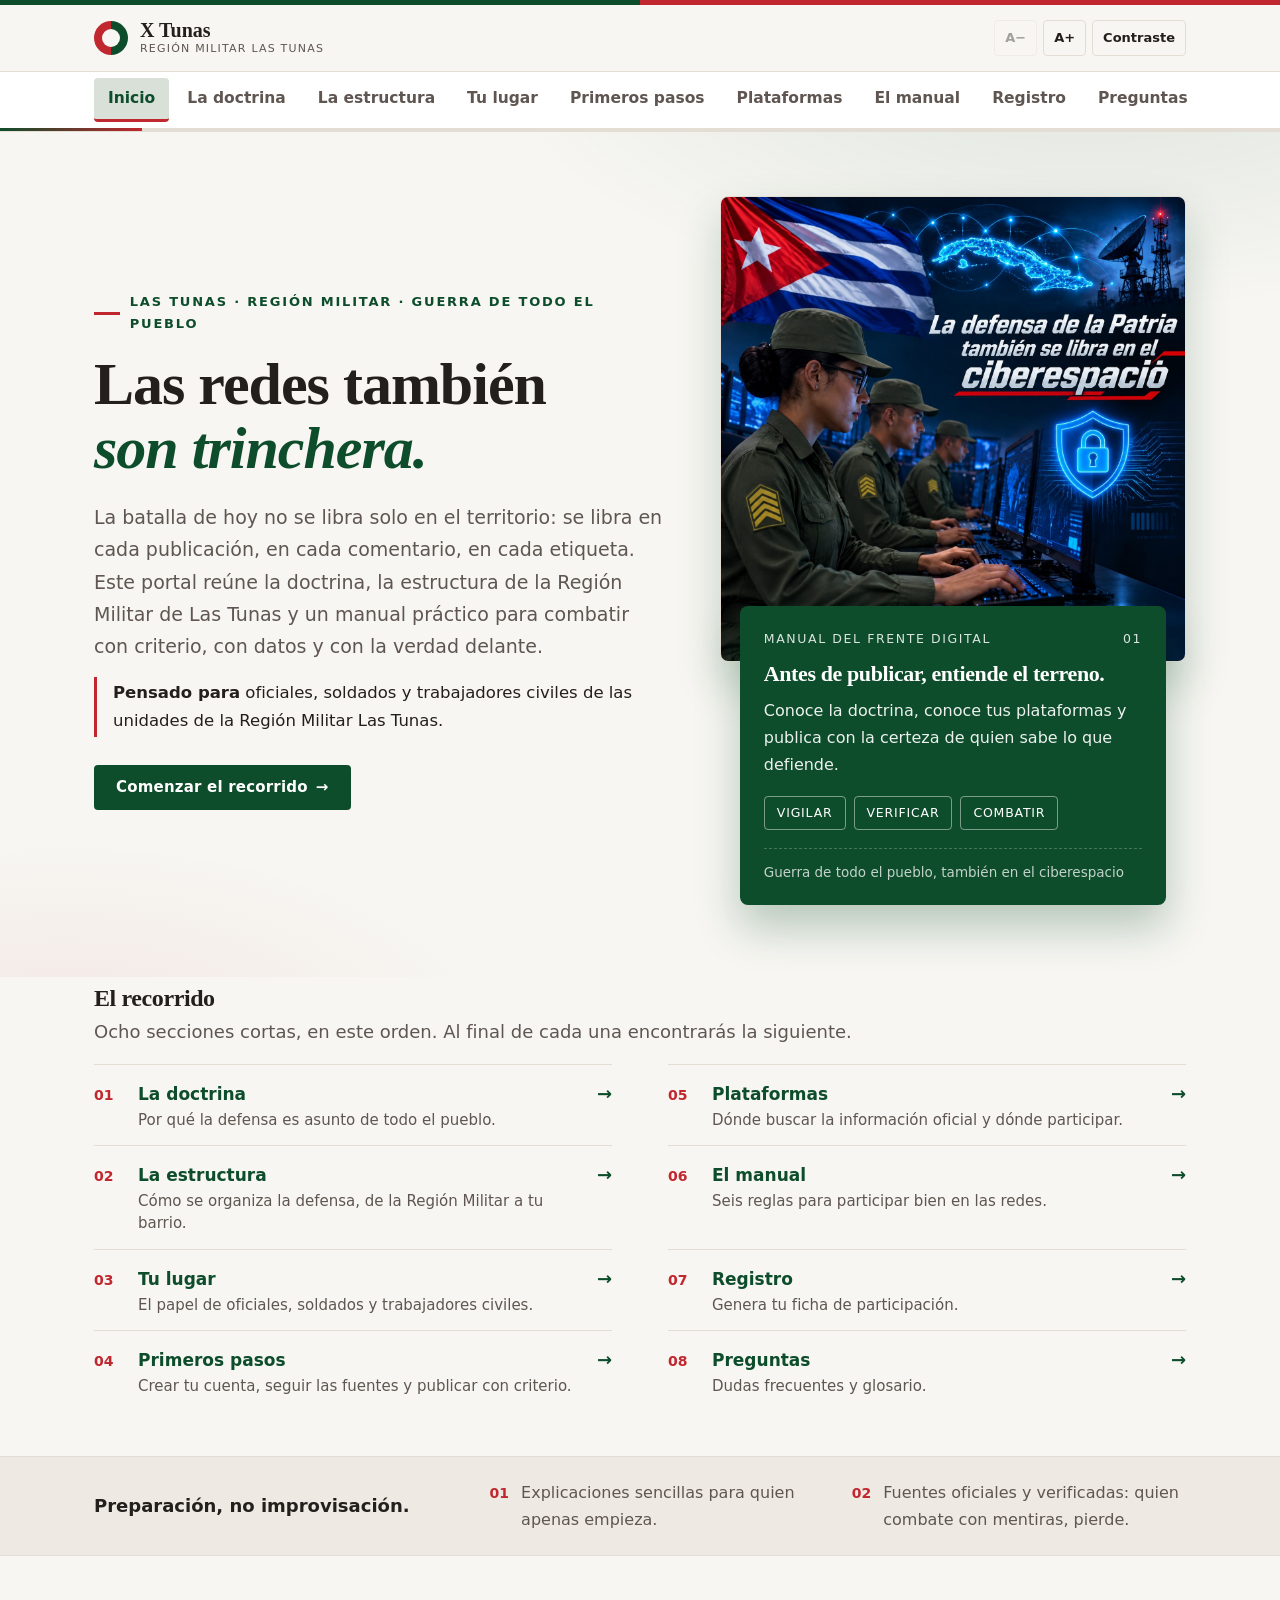
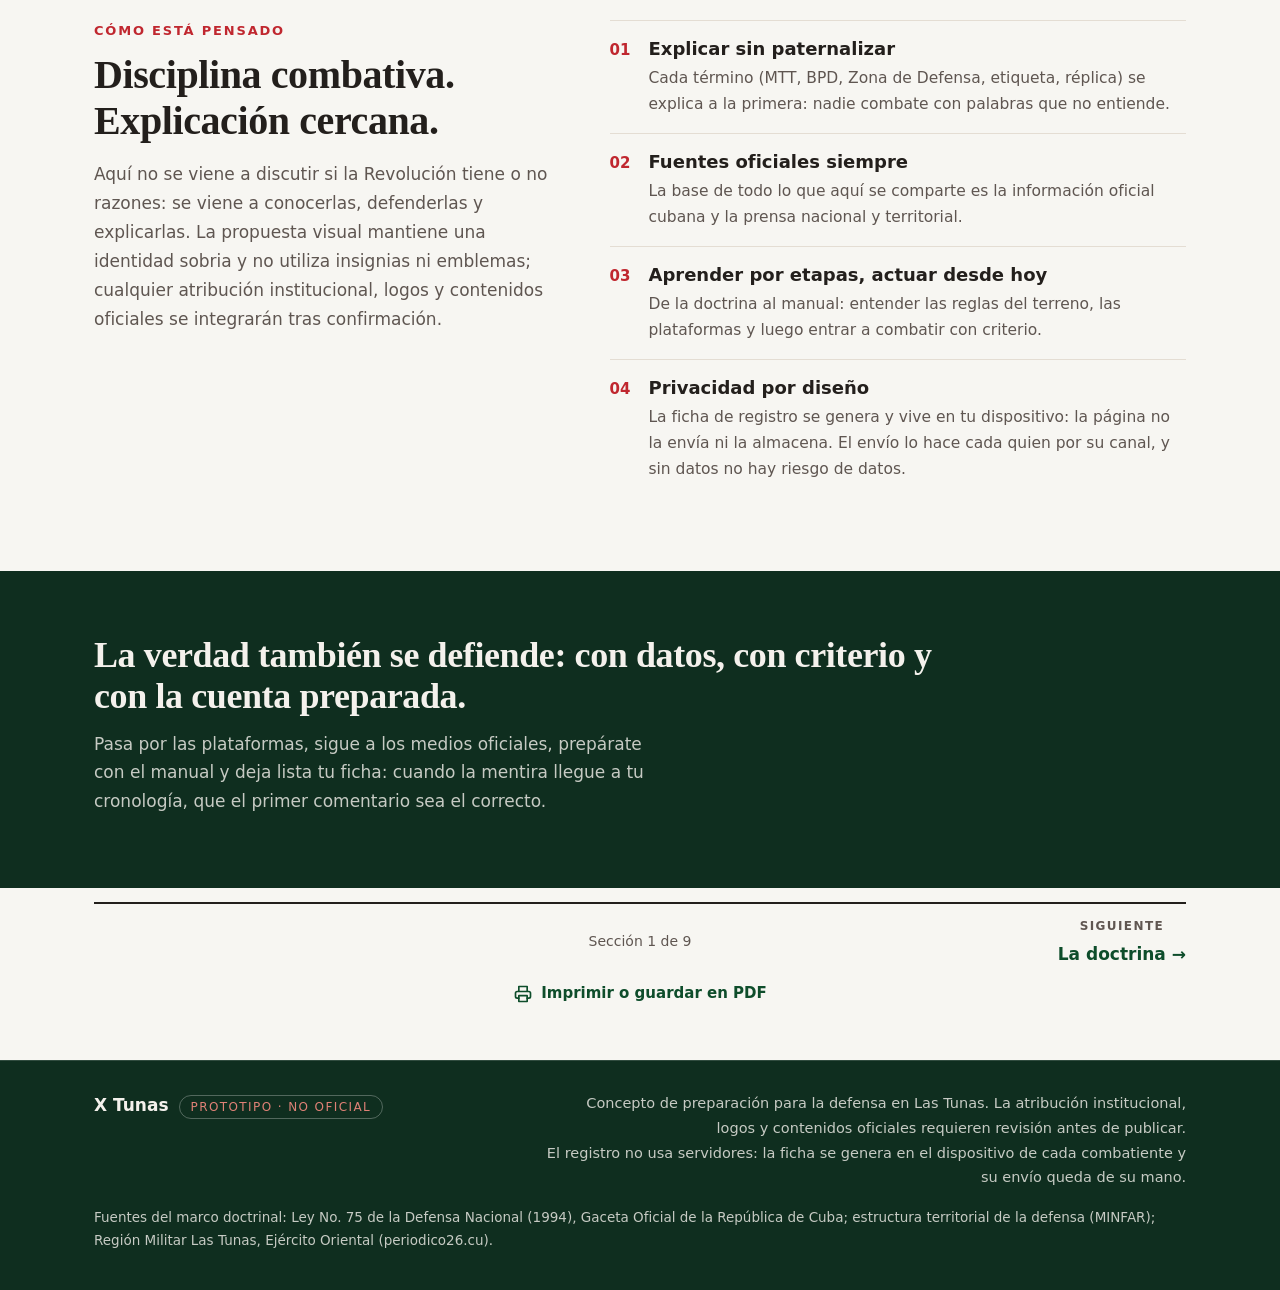
==== commit cf99cece: "Navegación en hilo, botones sobrios y menos cajas - Un único botón de inicio; el recorrido pasa a se" ====
--- a/index.html
+++ b/index.html
@@ -372,6 +372,9 @@
     .bandera li { margin-bottom: 7px; }
     .baneo-pie { margin-top: 20px; padding-top: 16px; border-top: 1px dashed var(--line); font-size: 1rem; color: var(--muted); }
     .baneo-pie strong { color: var(--ink); }
+    .nota-paso { margin-top: 10px; padding: 12px 14px; background: var(--rojo-suave); border: 1px solid #e6c9c2; border-radius: 10px; font-size: 1rem; }
+    .nota-paso a { color: var(--verde); font-weight: 700; }
+    .baneo-pie + .baneo-pie { margin-top: 12px; padding-top: 12px; }
     @media (max-width: 660px) { .banderas { grid-template-columns: 1fr; } .baneo { padding: 22px 18px; } }
 
     /* ═════ MEJORAS VISUALES ═════ */
@@ -462,6 +465,106 @@
       .nav { gap: 10px; }
     }
     @media (max-width: 380px) { .controles button#btn-contraste { font-size: 0.75rem; padding: 0 6px; } .brand-name { font-size: 1.0625rem; } }
+
+
+    /* ═════ REFINAMIENTO: un solo hilo, botones sobrios, menos cajas ═════ */
+    :root { --radius: 6px; --sombra: none; }
+
+    /* Botones: planos y de esquinas discretas */
+    .button, .button-secondary { min-height: 44px; padding: 10px 22px; border-radius: 4px; font-size: .9375rem; letter-spacing: .2px; gap: 8px; }
+    .button:hover { transform: none; box-shadow: none; background: var(--verde-osc); }
+    .button-secondary { border-width: 1.5px; }
+    .controles button { min-height: 36px; min-width: 38px; padding: 0 10px; border: 1px solid var(--line); border-radius: 4px; background: transparent; color: var(--ink); font-size: .8125rem; font-weight: 600; }
+    .controles button:hover:not(:disabled), .controles button[aria-pressed="true"] { background: var(--verde); border-color: var(--verde); color: #fff; }
+    .tab { border-radius: 4px; }
+    .imprimir { font-size: .9375rem; font-weight: 600; }
+
+    /* Recorrido de inicio (lista numerada, sin tarjetas) */
+    section.ruta-sec { padding: 8px 0 44px; }
+    .ruta-sec h2 { font-size: 1.5rem; }
+    .ruta-sec .sub { color: var(--muted); margin-top: 4px; }
+    .ruta { list-style: none; display: grid; grid-template-columns: 1fr 1fr; grid-template-rows: repeat(4, auto); grid-auto-flow: column; gap: 0 56px; margin-top: 16px; }
+    .ruta li { border-top: 1px solid var(--line); }
+    .ruta a { display: grid; grid-template-columns: 36px 1fr auto; gap: 8px; align-items: baseline; padding: 14px 0; text-decoration: none; }
+    .ruta .n { color: var(--rojo); font-weight: 700; font-size: .875rem; }
+    .ruta b { display: block; color: var(--verde); font-size: 1.0625rem; }
+    .ruta small { display: block; color: var(--muted); font-size: .9375rem; line-height: 1.5; }
+    .ruta .go { color: var(--verde); font-weight: 700; }
+    .ruta a:hover b { text-decoration: underline; }
+
+    /* Pie de sección: Anterior · Sección N de 9 · Siguiente */
+    .recorrido-fin { margin-bottom: 44px; }
+    .rf-grid { border-top: 2px solid var(--ink); padding-top: 14px; display: grid; grid-template-columns: 1fr auto 1fr; align-items: center; gap: 12px; }
+    .recorrido-fin .rf-prev, .recorrido-fin .rf-next { display: flex; flex-direction: column; justify-content: center; min-height: 48px; text-decoration: none; color: var(--verde); font-weight: 700; font-size: 1.0625rem; line-height: 1.3; }
+    .recorrido-fin .rf-prev { justify-self: start; }
+    .recorrido-fin .rf-next { justify-self: end; text-align: right; }
+    .rf-prev small, .rf-next small { font-size: .75rem; letter-spacing: 1.4px; text-transform: uppercase; color: var(--muted); font-weight: 600; }
+    .recorrido-fin .rf-prev:hover, .recorrido-fin .rf-next:hover { color: var(--rojo); }
+    .rf-prev[hidden] { display: none; }
+    .recorrido-fin-label { font-size: .875rem; color: var(--muted); text-align: center; }
+    .rf-extra { margin-top: 6px; display: flex; gap: 8px 24px; justify-content: center; flex-wrap: wrap; align-items: center; }
+    .rf-extra a { min-height: 44px; display: inline-flex; align-items: center; gap: 8px; color: var(--verde); font-weight: 600; font-size: .9375rem; text-decoration: none; }
+    .rf-extra a[hidden] { display: none; }
+
+    /* Menos cajas: el texto corrido pasa a listas con líneas */
+    .resumen, .para-quien { background: none; border: 0; border-left: 3px solid var(--verde); border-radius: 0; padding: 2px 0 2px 16px; }
+    .para-quien { border-left-color: var(--rojo); }
+    .war-card { background: none; border: 0; border-top: 3px solid var(--verde); border-radius: 0; box-shadow: none; padding: 18px 4px 0 0; }
+    .principle { background: none; border: 0; border-top: 1px solid var(--line); border-radius: 0; padding: 16px 0; }
+    .principle-list { gap: 0; }
+    .regla { background: none; border: 0; border-top: 1px solid rgba(255,255,255,.22); border-radius: 0; padding: 16px 0; }
+    .reglas { gap: 0 44px; }
+    .regla .n { background: none; width: auto; height: auto; display: block; }
+    .pasos { gap: 0; }
+    .paso { background: none; border: 0; border-top: 1px solid var(--line); border-radius: 0; box-shadow: none; padding: 22px 0; grid-template-columns: 46px 1fr; }
+    .paso:last-child { border-bottom: 1px solid var(--line); }
+    .paso::before { width: auto; height: auto; background: none; color: var(--rojo); border-radius: 0; font-size: 2rem; display: block; line-height: 1.1; }
+    .rol { background: none; border: 0; border-top: 4px solid var(--verde); border-radius: 0; padding: 18px 4px 0 0; }
+    .rol:nth-child(2) { border-top-color: var(--rojo); }
+    .fuentes { grid-template-columns: 1fr 1fr; gap: 0 48px; }
+    .fuente { background: none; border: 0; border-top: 1px solid var(--line); border-radius: 0; padding: 18px 0; }
+    .fuente:hover { transform: none; }
+    .fuente:hover h3 { text-decoration: underline; }
+    .fuente.local { background: none; }
+    .fuente.local .ico { background: var(--verde-suave); }
+    .faq-list { gap: 0; }
+    .faq-list details { background: none; border: 0; border-bottom: 1px solid var(--line); border-radius: 0; padding: 0; }
+    .faq-list details:first-child { border-top: 1px solid var(--line); }
+    .baneo { background: none; border: 0; border-left: 4px solid var(--rojo); border-radius: 0; box-shadow: none; padding: 2px 0 2px 22px; }
+    .bandera { background: none; border: 0; border-top: 3px solid; border-radius: 0; padding: 12px 0 0; }
+    .bandera.roja { border-top-color: var(--rojo); }
+    .bandera.verde { border-top-color: var(--verde); }
+    .nota-paso { background: none; border: 0; border-left: 3px solid var(--rojo); border-radius: 0; padding: 2px 0 2px 14px; }
+    .term { border-bottom: 1px solid var(--line); }
+
+    /* Lo que sí es caja (aplicación, formulario, aviso) con esquinas discretas */
+    .ico { border-radius: 6px; }
+    .escalera .nivel { border-radius: 6px; }
+    .hero-card, .hero-img img, .panel-verde, .poster-panel, .poster-media, .poster-media img, .registro-panel, .ficha-card, .ficha-pre, .aviso { border-radius: 8px; }
+    .campo input { border-radius: 6px; }
+    .anillo { border-radius: 8px; }
+    .tag { border-radius: 4px; }
+    .caso .etiqueta, .repetido { border-radius: 4px; }
+    .post, .post-cita { border-radius: 10px; }
+    .tel-bloque { border-radius: 8px; }
+
+    .bandera.roja, .bandera.verde { background: none; border: 0; border-top: 3px solid; border-radius: 0; padding: 12px 0 0; }
+    .bandera.roja { border-top-color: var(--rojo); }
+    .bandera.verde { border-top-color: var(--verde); }
+    .recorrido-fin .rf-prev { grid-column: 1; }
+    .recorrido-fin-label { grid-column: 2; }
+    .recorrido-fin .rf-next { grid-column: 3; }
+    @media (max-width: 960px) {
+      .fuentes { grid-template-columns: 1fr; }
+      .ruta { grid-template-columns: 1fr; grid-template-rows: none; grid-auto-flow: row; }
+    }
+    @media (max-width: 660px) {
+      .rf-grid { grid-template-columns: 1fr 1fr; }
+      .recorrido-fin .rf-prev { grid-column: 1; grid-row: 1; }
+      .recorrido-fin .rf-next { grid-column: 2; grid-row: 1; }
+      .recorrido-fin-label { grid-column: 1 / -1; grid-row: 2; }
+      .paso { grid-template-columns: 1fr; gap: 4px; }
+    }
 
     @media print {
       @page { margin: 16mm; }
@@ -512,7 +615,6 @@
         <button type="button" id="btn-mas" aria-label="Aumentar el tamaño de la letra">A+</button>
         <button type="button" id="btn-contraste" aria-pressed="false">Contraste</button>
       </div>
-      <a class="nav-cta" href="#registro-tab">Apúntate a la trinchera <span aria-hidden="true">↗</span></a>
     </div>
     <nav class="menu" id="tabbar" aria-label="Secciones del portal">
       <div class="tab-scroll wrap">
@@ -545,8 +647,7 @@
           <p class="lead">La batalla de hoy no se libra solo en el territorio: se libra en cada publicación, en cada comentario, en cada etiqueta. Este portal reúne la doctrina, la estructura de la Región Militar de Las Tunas y un manual práctico para combatir con criterio, con datos y con la verdad delante.</p>
           <p class="para-quien"><strong>Pensado para</strong> oficiales, soldados y trabajadores civiles de las unidades de la Región Militar Las Tunas.</p>
           <div class="hero-actions">
-            <a class="button" href="#plataformas-tab">Entrar a la batalla <span aria-hidden="true">→</span></a>
-            <a class="button-secondary" href="#guerra-tab">Entender la doctrina <span aria-hidden="true">↓</span></a>
+            <a class="button" href="#guerra-tab">Comenzar el recorrido <span aria-hidden="true">→</span></a>
           </div>
         </div>
         <div class="hero-visual">
@@ -562,17 +663,22 @@
       </div>
     </section>
 
-    <div class="atajos tab-panel" data-tras-registro aria-labelledby="atajos-t">
+    <section class="ruta-sec tab-panel" data-tras-registro aria-labelledby="ruta-t">
       <div class="wrap">
-        <h2 id="atajos-t">¿Por dónde empiezo?</h2>
-        <div class="atajos-grid">
-          <a class="atajo" href="#estructura-tab"><span class="num">La estructura</span><b>Cómo se organiza la defensa</b><span>MTT, Consejos de Defensa, Zonas y BPD.</span></a>
-          <a class="atajo" href="#lugar-tab"><span class="num">Tu lugar</span><b>Cuál es mi papel</b><span>Oficiales, soldados y trabajadores civiles.</span></a>
-          <a class="atajo" href="#pasos-tab"><span class="num">Primeros pasos</span><b>Si nunca usé X</b><span>Tres pasos y un ejemplo visual.</span></a>
-          <a class="atajo" href="#registro-tab"><span class="num">Registro</span><b>Apuntarme</b><span>Genera tu ficha en un minuto.</span></a>
-        </div>
-      </div>
-    </div>
+        <h2 id="ruta-t">El recorrido</h2>
+        <p class="sub">Ocho secciones cortas, en este orden. Al final de cada una encontrarás la siguiente.</p>
+        <ol class="ruta">
+          <li><a href="#guerra-tab"><span class="n">01</span><span class="t"><b>La doctrina</b><small>Por qué la defensa es asunto de todo el pueblo.</small></span><span class="go" aria-hidden="true">→</span></a></li>
+          <li><a href="#estructura-tab"><span class="n">02</span><span class="t"><b>La estructura</b><small>Cómo se organiza la defensa, de la Región Militar a tu barrio.</small></span><span class="go" aria-hidden="true">→</span></a></li>
+          <li><a href="#lugar-tab"><span class="n">03</span><span class="t"><b>Tu lugar</b><small>El papel de oficiales, soldados y trabajadores civiles.</small></span><span class="go" aria-hidden="true">→</span></a></li>
+          <li><a href="#pasos-tab"><span class="n">04</span><span class="t"><b>Primeros pasos</b><small>Crear tu cuenta, seguir las fuentes y publicar con criterio.</small></span><span class="go" aria-hidden="true">→</span></a></li>
+          <li><a href="#plataformas-tab"><span class="n">05</span><span class="t"><b>Plataformas</b><small>Dónde buscar la información oficial y dónde participar.</small></span><span class="go" aria-hidden="true">→</span></a></li>
+          <li><a href="#manual-tab"><span class="n">06</span><span class="t"><b>El manual</b><small>Seis reglas para participar bien en las redes.</small></span><span class="go" aria-hidden="true">→</span></a></li>
+          <li><a href="#registro-tab"><span class="n">07</span><span class="t"><b>Registro</b><small>Genera tu ficha de participación.</small></span><span class="go" aria-hidden="true">→</span></a></li>
+          <li><a href="#preguntas-tab"><span class="n">08</span><span class="t"><b>Preguntas</b><small>Dudas frecuentes y glosario.</small></span><span class="go" aria-hidden="true">→</span></a></li>
+        </ol>
+      </div>
+    </section>
 
     <div class="intro-strip tab-panel" data-tras-registro aria-label="Principios del sitio">
       <div class="strip-grid wrap">
@@ -604,7 +710,6 @@
           <h2>La verdad también se defiende: con datos, con criterio y con la cuenta preparada.</h2>
           <p>Pasa por las plataformas, sigue a los medios oficiales, prepárate con el manual y deja lista tu ficha: cuando la mentira llegue a tu cronología, que el primer comentario sea el correcto.</p>
         </div>
-        <a class="button" href="#registro-tab">Apúntate a la trinchera <span aria-hidden="true">→</span></a>
       </div>
     </section>
 
@@ -773,6 +878,7 @@
                   <li>Regístrate con un correo nuevo o propio; elige un nombre de usuario serio y reconocible.</li>
                   <li>Contraseña única, que no uses en ningún otro servicio, y guárdala tú solo. Ningún compañero te pedirá tu contraseña: quien lo haga, no es compañero.</li>
                 </ol>
+                <p class="nota-paso"><strong>Si X no acepta tu número +53:</strong> regístrate con tu correo electrónico, una vía que X documenta en su <a href="https://help.x.com/es/using-twitter/create-twitter-account" target="_blank" rel="noopener noreferrer">Centro de ayuda</a>. Hemos detectado dificultades para crear cuentas en nuestro país en distintos momentos.</p>
               </details>
             </div>
           </article>
@@ -895,6 +1001,7 @@
                 </ul>
               </div>
             </div>
+            <p class="baneo-pie"><strong>Ten presente:</strong> en nuestro país hemos detectado bloqueos de cuentas y dificultades para registrarlas en distintos momentos. Por eso conviene cuidar el comportamiento de tu cuenta y conservar capturas y fechas si algo ocurre.</p>
             <p class="baneo-pie"><strong>Si te suspenden:</strong> X puede equivocarse, porque sus sistemas son automáticos. Pide la revisión desde el aviso de la propia cuenta y no abras otra para saltarte la suspensión: eso también rompe las reglas y empeora el caso. Las reglas cambian, así que revisa de vez en cuando las Reglas de X en su Centro de ayuda.</p>
           </div>
         </div>
@@ -1067,13 +1174,14 @@
     </section>
 
     <nav class="recorrido-fin wrap" id="recorrido-fin" aria-label="Continuar el recorrido" hidden>
-      <div class="recorrido-fin-inner">
-        <span class="recorrido-fin-label" id="recorrido-etiqueta">Continúa explorando</span>
-        <div class="recorrido-fin-links">
-          <a id="seccion-siguiente" href="#guerra-tab">La doctrina <span aria-hidden="true">→</span></a>
-          <a id="recorrido-registro" href="#registro-tab" hidden>Inscribirse <span aria-hidden="true">→</span></a>
-          <button type="button" class="imprimir" id="btn-imprimir"><svg class="i" aria-hidden="true"><use href="#i-impresora"/></svg> Imprimir o guardar en PDF</button>
-        </div>
+      <div class="rf-grid">
+        <a class="rf-prev" id="seccion-anterior" href="#inicio-tab" hidden></a>
+        <span class="recorrido-fin-label" id="recorrido-etiqueta">Sección 1 de 9</span>
+        <a class="rf-next" id="seccion-siguiente" href="#guerra-tab"><small>Siguiente</small>La doctrina →</a>
+      </div>
+      <div class="rf-extra">
+        <a id="recorrido-registro" href="#registro-tab" hidden>Ir al registro <span aria-hidden="true">→</span></a>
+        <button type="button" class="imprimir" id="btn-imprimir"><svg class="i" aria-hidden="true"><use href="#i-impresora"/></svg> Imprimir o guardar en PDF</button>
       </div>
     </nav>
   </main>
@@ -1146,9 +1254,13 @@
       const ultima = indice === recorrido.length - 1;
       const destino = ultima ? recorrido[0] : recorrido[indice + 1];
       siguiente.href = '#' + destino[0] + '-tab';
-      siguiente.innerHTML = destino[1] + ' <span aria-hidden="true">→</span>';
+      siguiente.innerHTML = '<small>' + (ultima ? 'Volver a' : 'Siguiente') + '</small>' + destino[1] + ' →';
+      const anterior = document.querySelector('#seccion-anterior');
+      const previa = indice > 0 ? recorrido[indice - 1] : null;
+      anterior.hidden = !previa;
+      if (previa) { anterior.href = '#' + previa[0] + '-tab'; anterior.innerHTML = '<small>Anterior</small>← ' + previa[1]; }
       enlaceRegistro.hidden = !ultima;
-      etiquetaFin.textContent = 'Sección ' + (indice + 1) + ' de ' + recorrido.length + ' · ' + (ultima ? '¿Qué deseas hacer ahora?' : 'Siguiente');
+      etiquetaFin.textContent = 'Sección ' + (indice + 1) + ' de ' + recorrido.length;
       document.querySelector('#progreso-barra').style.width = ((indice + 1) / recorrido.length * 100) + '%';
       volver.hidden = nombre === 'inicio' && !(history.state && history.state.indice > 0);
       volverTexto.textContent = history.state && history.state.indice > 0 ? 'Volver' : 'Ir al inicio';
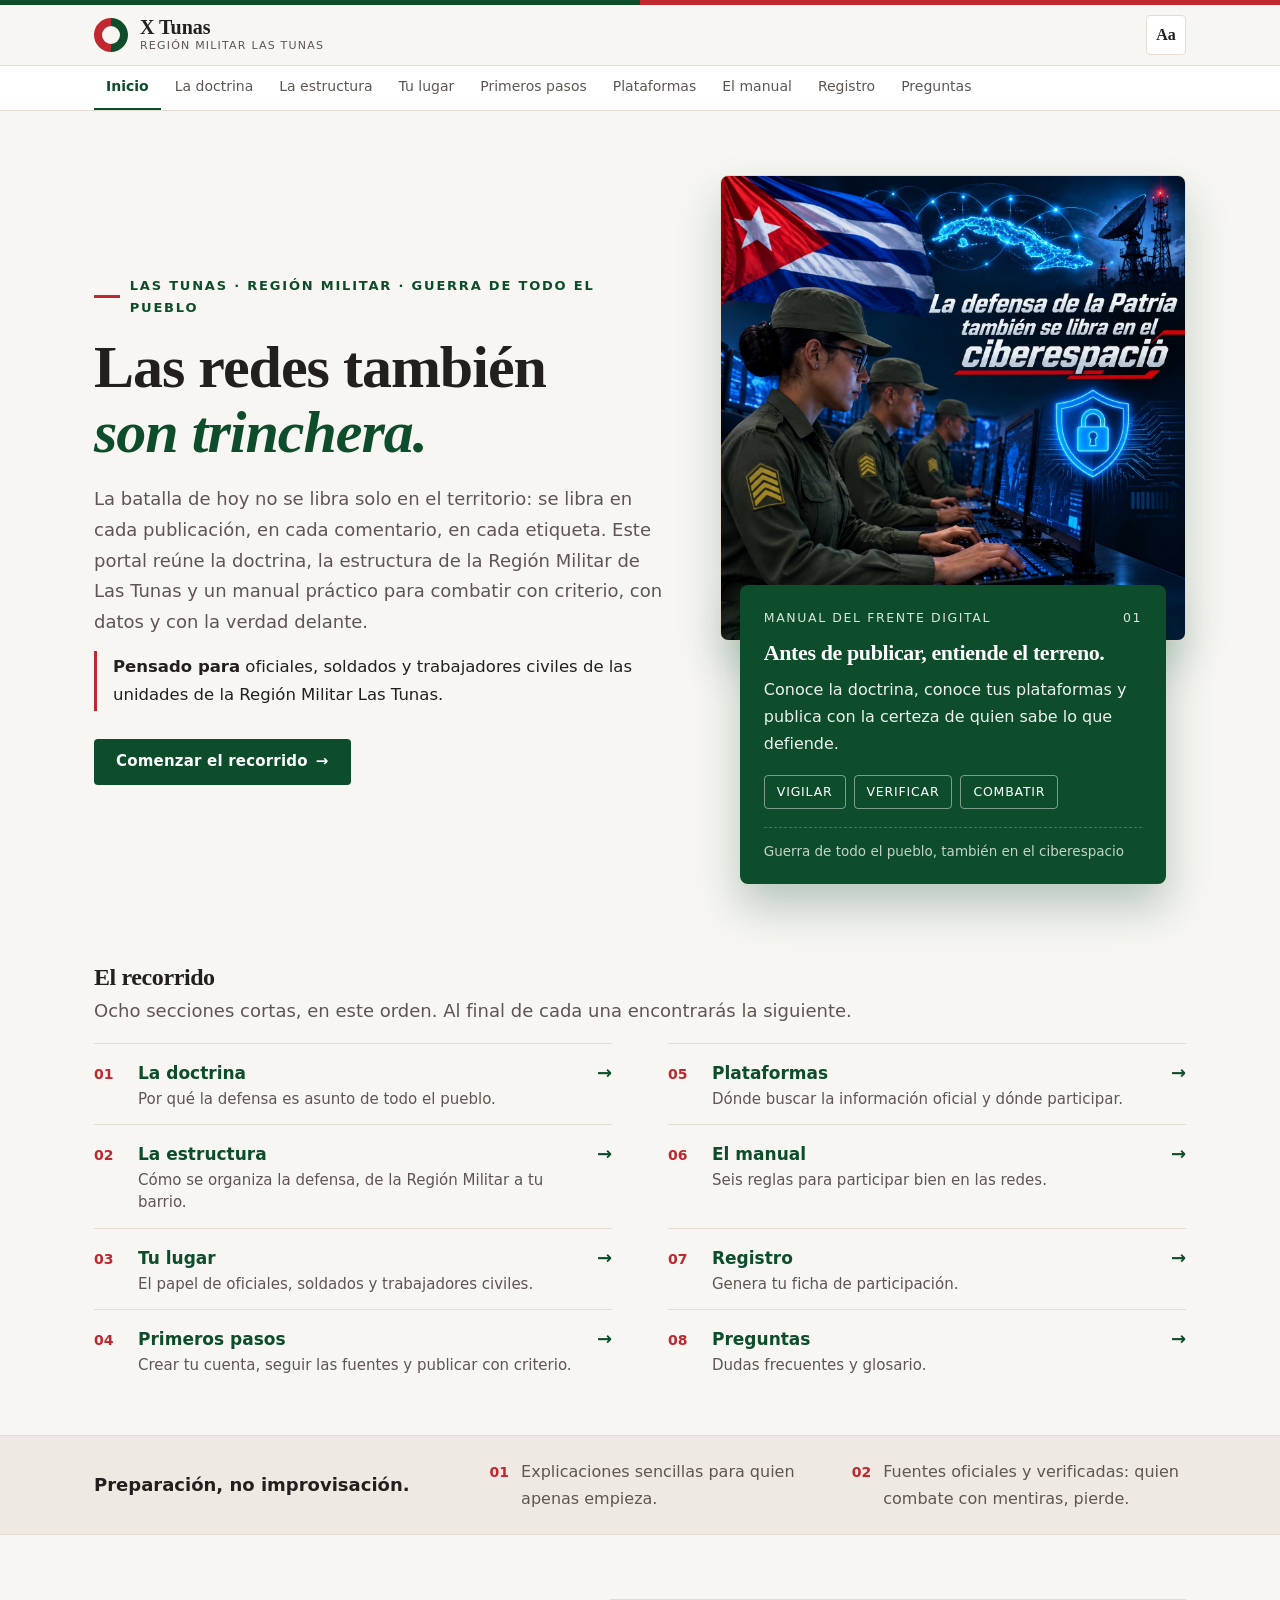
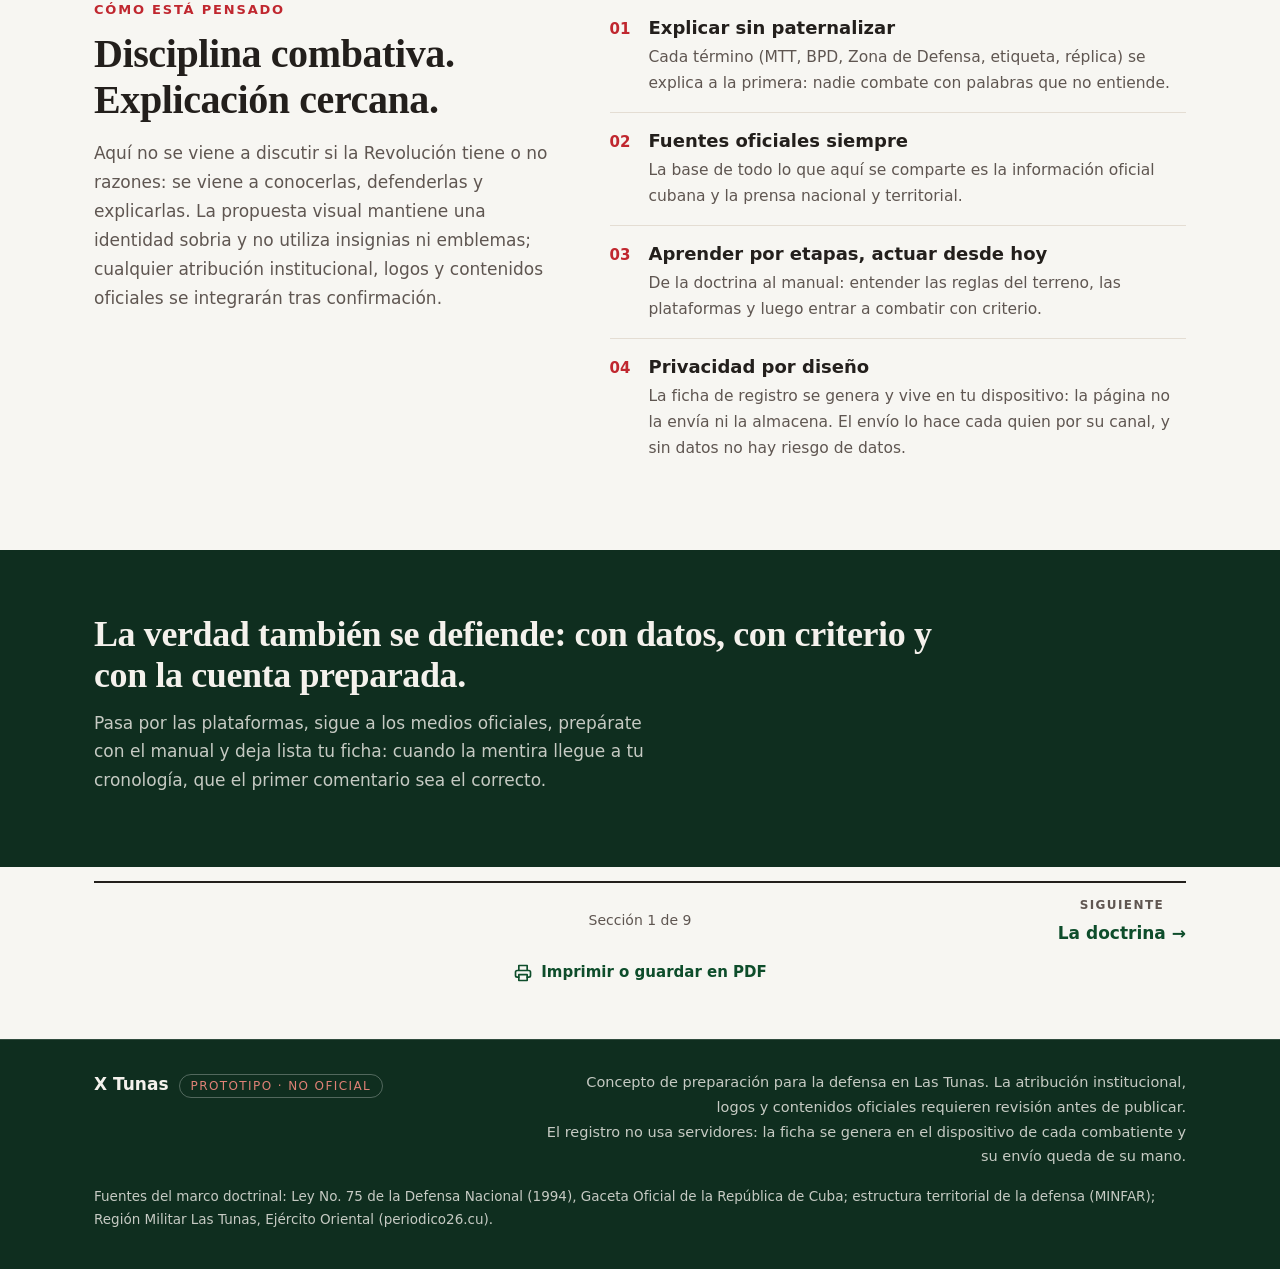
==== commit c07b3b0d: "Encabezado compacto y plegable, pestañas planas, panel de lectura y ajustes de tipografía - Móvil: u" ====
--- a/index.html
+++ b/index.html
@@ -566,10 +566,82 @@
       .paso { grid-template-columns: 1fr; gap: 4px; }
     }
 
+
+    /* ═════ ENCABEZADO COMPACTO, PESTAÑAS PLANAS, TIPOGRAFÍA ═════ */
+    #cabecera { transition: transform .25s ease; }
+    .progreso { position: fixed; top: 0; left: 0; right: 0; height: 3px; background: transparent; z-index: 40; }
+    .progreso span { background: var(--verde); }
+    .nav { height: 60px; gap: 12px; }
+    .acciones-cab { display: flex; align-items: center; gap: 8px; margin-left: auto; min-width: 0; }
+    .btn-secciones { display: none; align-items: center; gap: 8px; min-height: 40px; max-width: 58vw; padding: 0 12px; border: 1px solid var(--line); border-radius: 4px; background: #fff; color: var(--ink); font: inherit; font-size: .875rem; font-weight: 600; cursor: pointer; }
+    .btn-secciones span { overflow: hidden; text-overflow: ellipsis; white-space: nowrap; }
+    .btn-secciones .i { width: 14px; height: 14px; stroke-width: 2.5; transition: transform .2s; }
+    .btn-secciones[aria-expanded="true"] .i { transform: rotate(180deg); }
+    .lectura { position: relative; flex: none; }
+    .btn-aa { min-width: 40px; min-height: 40px; padding: 0 8px; border: 1px solid var(--line); border-radius: 4px; background: #fff; color: var(--ink); font-family: Georgia, serif; font-size: 1rem; font-weight: 700; cursor: pointer; }
+    .btn-aa:hover, .btn-aa[aria-expanded="true"] { border-color: var(--verde); color: var(--verde); }
+    .panel-lectura { position: absolute; right: 0; top: calc(100% + 8px); z-index: 30; min-width: 268px; background: #fff; border: 1px solid var(--line); border-radius: 6px; padding: 14px; box-shadow: 0 10px 28px rgba(35, 31, 28, .14); display: grid; gap: 12px; }
+    .panel-lectura[hidden] { display: none; }
+    .panel-lectura .fila { display: flex; align-items: center; justify-content: space-between; gap: 14px; font-size: .9375rem; }
+    .panel-lectura .par { display: flex; gap: 6px; }
+    .panel-lectura .fila > span:first-child { white-space: nowrap; }
+    .panel-lectura button { min-height: 40px; min-width: 44px; padding: 0 10px; border: 1px solid var(--line); border-radius: 4px; background: #fff; color: var(--ink); font: inherit; font-size: .875rem; font-weight: 700; cursor: pointer; }
+    .panel-lectura button:disabled { opacity: .4; cursor: not-allowed; }
+    .panel-lectura button:hover:not(:disabled) { border-color: var(--verde); color: var(--verde); }
+    .panel-lectura #btn-contraste[aria-pressed="true"] { background: var(--verde); border-color: var(--verde); color: #fff; }
+
+    /* Pestañas planas: texto y una línea bajo la sección activa */
+    .menu { background: #fff; border-top: 1px solid var(--line); }
+    .tab-scroll { counter-reset: sec; padding-block: 0; gap: 2px; }
+    .tab { border-radius: 0; background: none; border-bottom: 2px solid transparent; padding: 0 12px; font-size: .875rem; font-weight: 500; color: var(--muted); }
+    .tab::before { counter-increment: sec; content: counter(sec, decimal-leading-zero); display: none; }
+    .tab:hover { background: none; color: var(--verde); border-bottom-color: var(--line); }
+    .tab.activo { background: none; color: var(--verde); font-weight: 700; border-bottom-color: var(--verde); }
+
+    /* Tipografía y color */
+    .lead, .war-lead, .baneo-intro { max-width: 62ch; }
+    .lead { font-size: 1.125rem; }
+    .hero { background: none; }
+    .rol:nth-child(2) { border-top-color: var(--verde); }
+    .rol:nth-child(2) .icono { background: var(--verde-suave); }
+    .rol:nth-child(2) .icono svg { stroke: var(--verde); }
+    .escalera li.cercano .nivel { background: var(--verde-osc); }
+
+    @media (max-width: 800px) {
+      .btn-secciones { display: inline-flex; }
+      .menu { display: none; position: absolute; left: 0; right: 0; top: 100%; border-top: 0; border-bottom: 1px solid var(--line); box-shadow: 0 16px 28px rgba(35, 31, 28, .14); max-height: calc(100vh - 64px); overflow-y: auto; }
+      .menu.abierto { display: block; }
+      .tab-scroll { flex-direction: column; overflow: visible; gap: 0; padding-block: 4px 8px; }
+      .tab { width: 100%; min-height: 50px; gap: 14px; padding: 0; border-bottom: 1px solid var(--line); font-size: 1rem; font-weight: 500; color: var(--ink); }
+      .tab::before { display: inline; width: 24px; color: var(--rojo); font-size: .8125rem; font-weight: 700; }
+      .tab:last-child { border-bottom: 0; }
+      .tab.activo { color: var(--verde); font-weight: 700; border-bottom-color: var(--line); box-shadow: inset 3px 0 0 var(--verde); padding-left: 12px; }
+      .tab.activo::before { color: var(--verde); }
+      #cabecera.cab-oculta { transform: translateY(-100%); }
+    }
+    @media (max-width: 660px) {
+      .nav { height: 56px; }
+      .brand-name { font-size: 1.125rem; }
+      .brand-mark { width: 28px; height: 28px; }
+      .brand-mark::after { inset: 6px; }
+      .lead { font-size: 1.0625rem; }
+      section.tab-panel { padding: 36px 0 44px; }
+      .hero { padding: 24px 0 28px; }
+      h1 { font-size: clamp(2rem, 9vw, 2.4rem); margin: 10px 0 12px; }
+      .eyebrow { font-size: .6875rem; letter-spacing: 1.2px; gap: 8px; }
+      .eyebrow::before { width: 18px; }
+      .hero .lead { font-size: 1rem; line-height: 1.65; }
+      .para-quien { font-size: 1rem; margin-top: 12px; }
+      .hero-visual .hero-card { display: none; }
+      .hero-img img { aspect-ratio: 16 / 11; object-position: center 30%; }
+      .hero-actions { margin-top: 18px; }
+    }
+    @media (max-width: 360px) { .brand-name { display: none; } }
+
     @media print {
       @page { margin: 16mm; }
       * { background: transparent !important; color: #000 !important; box-shadow: none !important; animation: none !important; }
-      header, .recorrido-inicio, .recorrido-fin, footer, .salto, .topline, .progreso, .controles { display: none !important; }
+      header, .recorrido-inicio, .recorrido-fin, footer, .salto, .topline, .progreso, .controles, .lectura { display: none !important; }
       .solo-imprimir { display: block; font-weight: 700; border-bottom: 2px solid #000; padding-bottom: 6px; margin-bottom: 14px; font-size: 11pt; }
       body { font-size: 12pt; line-height: 1.5; }
       section.tab-panel, .hero { padding: 0 0 14px; }
@@ -604,16 +676,22 @@
   <a class="salto" href="#contenido">Saltar al contenido</a>
   <div class="topline" aria-hidden="true"></div>
 
-  <header>
+  <div class="progreso" aria-hidden="true"><span id="progreso-barra"></span></div>
+  <header id="cabecera">
     <div class="nav wrap">
       <a class="brand" href="#inicio-tab" aria-label="X Tunas, inicio">
         <span class="brand-mark" aria-hidden="true"></span>
         <span><span class="brand-name">X Tunas</span><span class="brand-sub">Región Militar Las Tunas</span></span>
       </a>
-      <div class="controles" role="group" aria-label="Opciones de lectura">
-        <button type="button" id="btn-menos" aria-label="Reducir el tamaño de la letra">A−</button>
-        <button type="button" id="btn-mas" aria-label="Aumentar el tamaño de la letra">A+</button>
-        <button type="button" id="btn-contraste" aria-pressed="false">Contraste</button>
+      <div class="acciones-cab">
+        <button type="button" class="btn-secciones" id="btn-secciones" aria-expanded="false" aria-controls="tabbar"><span id="secciones-actual">1 · Inicio</span><svg class="i" viewBox="0 0 24 24" aria-hidden="true"><path d="M6 9l6 6 6-6"/></svg></button>
+        <div class="lectura">
+          <button type="button" class="btn-aa" id="btn-aa" aria-expanded="false" aria-controls="panel-lectura" aria-label="Opciones de lectura: tamaño de letra y contraste">Aa</button>
+          <div class="panel-lectura" id="panel-lectura" role="group" aria-label="Opciones de lectura" hidden>
+            <div class="fila"><span>Tamaño de letra</span><span class="par"><button type="button" id="btn-menos" aria-label="Reducir el tamaño de la letra">A−</button><button type="button" id="btn-mas" aria-label="Aumentar el tamaño de la letra">A+</button></span></div>
+            <div class="fila"><span>Alto contraste</span><button type="button" id="btn-contraste" aria-pressed="false">Activar</button></div>
+          </div>
+        </div>
       </div>
     </div>
     <nav class="menu" id="tabbar" aria-label="Secciones del portal">
@@ -629,7 +707,6 @@
         <a class="tab" href="#preguntas-tab" data-tab="preguntas">Preguntas</a>
       </div>
     </nav>
-    <div class="progreso" aria-hidden="true"><span id="progreso-barra"></span></div>
   </header>
 
   <main id="contenido">
@@ -1251,6 +1328,8 @@
       pestanaActual = nombre;
       activarPestana(nombre);
       const indice = recorrido.findIndex(item => item[0] === nombre);
+      const rotulo = document.querySelector('#secciones-actual');
+      if (rotulo) rotulo.textContent = (indice + 1) + ' · ' + recorrido[indice][1];
       const ultima = indice === recorrido.length - 1;
       const destino = ultima ? recorrido[0] : recorrido[indice + 1];
       siguiente.href = '#' + destino[0] + '-tab';
@@ -1392,11 +1471,13 @@
       function aplicarContraste(activo) {
         if (activo) raiz.setAttribute('data-contraste', 'alto'); else raiz.removeAttribute('data-contraste');
         contraste.setAttribute('aria-pressed', String(activo));
+        contraste.textContent = activo ? 'Activado' : 'Activar';
         guardar('xt-contraste', activo ? '1' : '');
       }
       contraste.addEventListener('click', () => aplicarContraste(raiz.getAttribute('data-contraste') !== 'alto'));
       aplicarTam();
       contraste.setAttribute('aria-pressed', String(raiz.getAttribute('data-contraste') === 'alto'));
+      contraste.textContent = raiz.getAttribute('data-contraste') === 'alto' ? 'Activado' : 'Activar';
     })();
 
     // IMPRIMIR: abre los desplegables para que salga todo el contenido
@@ -1422,5 +1503,49 @@
       }));
     })();
   </script>
+
+  <script>
+    // ENCABEZADO: menú de secciones, panel de lectura y plegado al bajar (móvil)
+    (function () {
+      const cab = document.querySelector('#cabecera');
+      const menu = document.querySelector('#tabbar');
+      const btnSec = document.querySelector('#btn-secciones');
+      const btnAa = document.querySelector('#btn-aa');
+      const panel = document.querySelector('#panel-lectura');
+      function cerrarMenu() { menu.classList.remove('abierto'); btnSec.setAttribute('aria-expanded', 'false'); }
+      function cerrarPanel() { panel.hidden = true; btnAa.setAttribute('aria-expanded', 'false'); }
+      btnSec.addEventListener('click', () => {
+        const abrir = !menu.classList.contains('abierto');
+        cerrarPanel();
+        menu.classList.toggle('abierto', abrir);
+        btnSec.setAttribute('aria-expanded', String(abrir));
+      });
+      btnAa.addEventListener('click', () => {
+        const abrir = panel.hidden;
+        cerrarMenu();
+        panel.hidden = !abrir;
+        btnAa.setAttribute('aria-expanded', String(abrir));
+      });
+      document.addEventListener('click', e => {
+        if (!panel.contains(e.target) && !btnAa.contains(e.target)) cerrarPanel();
+        if (!menu.contains(e.target) && !btnSec.contains(e.target)) cerrarMenu();
+      });
+      document.addEventListener('keydown', e => { if (e.key === 'Escape') { cerrarPanel(); cerrarMenu(); } });
+      menu.querySelectorAll('a.tab').forEach(a => a.addEventListener('click', cerrarMenu));
+
+      // En móvil el encabezado se pliega al bajar y reaparece al subir
+      let ultimo = window.scrollY;
+      window.addEventListener('scroll', () => {
+        const y = window.scrollY;
+        const movil = window.innerWidth <= 800;
+        const abierto = menu.classList.contains('abierto') || !panel.hidden;
+        if (!movil || abierto || y <= 90) cab.classList.remove('cab-oculta');
+        else if (y > ultimo + 6) cab.classList.add('cab-oculta');
+        else if (y < ultimo - 6) cab.classList.remove('cab-oculta');
+        ultimo = y;
+      }, { passive: true });
+      cab.addEventListener('focusin', () => cab.classList.remove('cab-oculta'));
+    })();
+  </script>
 </body>
 </html>
